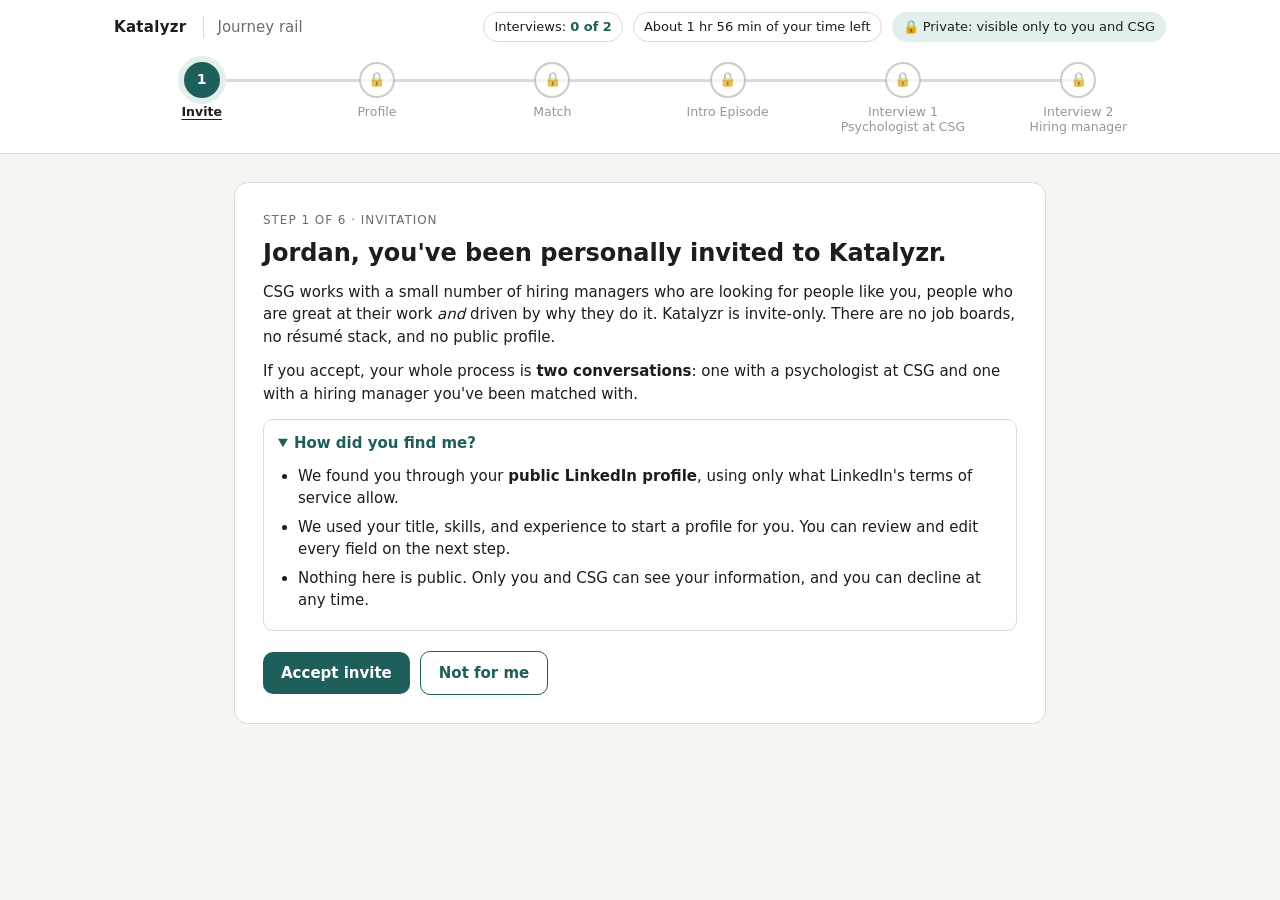
==== katalyzr/index.html @ b051dd06 "Add calendar date picker to interview booking Co-Authored-By: Claude Opus 5.5 <noreply@anthropic.com" ====
<!doctype html>
<html lang="en">
<head>
<meta charset="utf-8">
<meta name="viewport" content="width=device-width, initial-scale=1">
<title>Katalyzr Prototype</title>
<style>
:root{
  --bg:#f6f5f2; --panel:#ffffff; --ink:#1d1d1f; --muted:#6b6b70; --line:#dcdad4;
  --accent:#1f5f5b; --accent-soft:#e3efed; --done:#2e7d4f; --locked:#b9b7b0; --warn:#8a5a00;
}
@media (prefers-color-scheme: dark){
  :root:not([data-theme="light"]){
    --bg:#16171a; --panel:#1f2024; --ink:#ececee; --muted:#a3a3a8; --line:#34353a;
    --accent:#6cc2b9; --accent-soft:#1f3633; --done:#6fcf97; --locked:#55565c; --warn:#e0b25c;
  }
}
:root[data-theme="dark"]{
  --bg:#16171a; --panel:#1f2024; --ink:#ececee; --muted:#a3a3a8; --line:#34353a;
  --accent:#6cc2b9; --accent-soft:#1f3633; --done:#6fcf97; --locked:#55565c; --warn:#e0b25c;
}
*{box-sizing:border-box}
body{margin:0;background:var(--bg);color:var(--ink);font:15px/1.5 system-ui,-apple-system,"Segoe UI",sans-serif}
button{font:inherit;cursor:pointer}
.top{position:sticky;top:0;z-index:5;background:var(--panel);border-bottom:1px solid var(--line)}
.bar{max-width:1100px;margin:0 auto;padding:12px 24px;display:flex;align-items:center;gap:16px;flex-wrap:wrap}
.logo{font-weight:700;letter-spacing:.02em}
.ptitle{font-size:15px;font-weight:500;color:var(--muted);margin:0;padding-left:14px;border-left:1px solid var(--line)}
.status{margin-left:auto;display:flex;gap:10px;align-items:center;flex-wrap:wrap;font-size:13px}
.pill{border:1px solid var(--line);border-radius:999px;padding:4px 10px;white-space:nowrap}
.pill strong{color:var(--accent)}
.pill.private{background:var(--accent-soft);border-color:transparent}
.rail{max-width:1100px;margin:0 auto;padding:8px 24px 18px;display:grid;grid-template-columns:repeat(6,1fr);position:relative}
.rail::before{content:"";position:absolute;left:calc(24px + 100%/12 - 4px);right:calc(24px + 100%/12 - 4px);top:25px;height:3px;background:var(--line)}
.fill{position:absolute;left:calc(24px + (100% - 48px)/12);top:25px;height:3px;background:var(--done);transition:width .4s}
.stop{position:relative;display:flex;flex-direction:column;align-items:center;gap:6px;background:none;border:0;color:var(--muted);padding:0 4px;text-align:center}
.dot{width:36px;height:36px;border-radius:50%;display:grid;place-items:center;background:var(--panel);border:2px solid var(--locked);font-size:14px;font-weight:600;transition:.2s}
.stop .lbl{font-size:12.5px;line-height:1.25}
.stop.done .dot{border-color:var(--done);background:var(--done);color:#fff}
.stop.done{color:var(--ink)}
.stop.current .dot{border-color:var(--accent);background:var(--accent);color:#fff;box-shadow:0 0 0 6px var(--accent-soft)}
.stop.current{color:var(--ink);font-weight:600}
.stop.locked{cursor:not-allowed;opacity:.7}
.stop.viewing .lbl{text-decoration:underline;text-underline-offset:3px}
main{max-width:860px;margin:28px auto;padding:0 24px}
.card{background:var(--panel);border:1px solid var(--line);border-radius:14px;padding:28px}
.eyebrow{font-size:12px;text-transform:uppercase;letter-spacing:.08em;color:var(--muted);margin:0 0 6px}
h1{font-size:24px;margin:0 0 10px}
h2{font-size:16px;margin:22px 0 8px}
p{margin:0 0 12px}
.muted{color:var(--muted)}
.btn{background:var(--accent);color:#fff;border:0;border-radius:10px;padding:10px 18px;font-weight:600}
.btn:disabled{background:var(--locked);cursor:not-allowed}
.btn.ghost{background:none;color:var(--accent);border:1px solid var(--accent)}
.row{display:flex;gap:10px;align-items:center;flex-wrap:wrap;margin-top:20px}
details{border:1px solid var(--line);border-radius:10px;padding:12px 14px;margin:14px 0}
summary{cursor:pointer;font-weight:600;color:var(--accent)}
details ul{margin:10px 0 0;padding-left:20px}
details li{margin-bottom:6px}
.grid2{display:grid;grid-template-columns:1fr 1fr;gap:14px}
label{display:block;font-size:13px;color:var(--muted);margin-bottom:4px}
input,textarea{width:100%;font:inherit;color:var(--ink);background:var(--bg);border:1px solid var(--line);border-radius:8px;padding:9px 10px}
textarea{min-height:70px;resize:vertical}
.person{display:flex;gap:16px;align-items:center}
.avatar{width:64px;height:64px;border-radius:50%;background:var(--accent-soft);color:var(--accent);display:grid;place-items:center;font-weight:700;font-size:20px;flex:none}
.player{border:1px solid var(--line);border-radius:12px;padding:16px;margin-top:12px}
.track{height:6px;background:var(--line);border-radius:3px;overflow:hidden;margin:12px 0 6px}
.track div{height:100%;width:0;background:var(--accent);transition:width .2s linear}
.times{display:flex;justify-content:space-between;font-size:12px;color:var(--muted)}
.chapters{list-style:none;padding:0;margin:12px 0 0}
.chapters li{display:flex;gap:10px;padding:6px 0;border-top:1px solid var(--line);font-size:14px}
.chapters li span:first-child{color:var(--muted);width:44px;flex:none}
.seg{display:inline-flex;border:1px solid var(--line);border-radius:10px;overflow:hidden}
.seg button{background:none;border:0;padding:7px 12px;color:var(--ink)}
.seg button.on{background:var(--accent);color:#fff}
.calwrap{display:grid;grid-template-columns:320px 1fr;gap:24px;margin-top:8px}
.cal{border:1px solid var(--line);border-radius:12px;padding:14px}
.calhead{display:flex;align-items:center;justify-content:space-between;margin-bottom:8px}
.caltitle{font-weight:600;margin:0}
.navb{background:none;border:1px solid var(--line);border-radius:8px;width:32px;height:32px;color:var(--ink);font-size:18px}
.calgrid{display:grid;grid-template-columns:repeat(7,1fr);gap:4px;text-align:center}
.dow{font-size:11px;color:var(--muted);padding:4px 0}
.day{aspect-ratio:1;border:0;border-radius:8px;background:none;color:var(--locked);font-size:14px}
.day.avail{background:var(--accent-soft);color:var(--accent);font-weight:600}
.day.avail:hover{outline:2px solid var(--accent)}
.day.sel{background:var(--accent);color:#fff}
.day.today{box-shadow:inset 0 0 0 1px var(--muted)}
.day:disabled{cursor:default}
.legend{display:inline-block;width:12px;height:12px;border-radius:3px;background:var(--accent-soft);border:1px solid var(--accent);vertical-align:-1px}
.timepanel .slots{grid-template-columns:repeat(2,1fr);margin-top:0;align-content:start}
.timepanel .slot{text-align:center}
.slots{display:grid;grid-template-columns:repeat(3,1fr);gap:10px;margin-top:10px}
.slot{background:var(--bg);border:1px solid var(--line);border-radius:10px;padding:12px;text-align:left;color:var(--ink)}
.slot.on{border-color:var(--accent);background:var(--accent-soft);font-weight:600}
.booked{border:1px dashed var(--accent);border-radius:12px;padding:14px 16px;margin-top:16px;background:var(--accent-soft)}
.demo{background:none;border:1px dashed var(--muted);color:var(--muted);border-radius:8px;padding:6px 10px;font-size:12.5px}
.room{background:#111;border-radius:14px;padding:14px;margin-top:6px}
.tiles{display:grid;grid-template-columns:1fr 1fr;gap:12px}
.tile{aspect-ratio:16/10;background:#2a2b2f;border-radius:10px;position:relative;display:grid;place-items:center;color:#ddd;overflow:hidden}
.tile video{width:100%;height:100%;object-fit:cover;transform:scaleX(-1)}
.tile .big{width:72px;height:72px;border-radius:50%;background:#3d3f45;display:grid;place-items:center;font-size:24px;font-weight:700}
.tile .name{position:absolute;left:10px;bottom:8px;font-size:12px;background:rgba(0,0,0,.5);padding:2px 8px;border-radius:6px}
.controls{display:flex;justify-content:center;gap:10px;margin-top:12px}
.controls button{border:0;border-radius:999px;padding:8px 14px;background:#3d3f45;color:#fff;font-size:13px}
.controls .end{background:#c0392b}
.note{font-size:13px;color:var(--muted);margin-top:10px}
.recap{list-style:none;padding:0;margin:16px 0 0}
.recap li{padding:8px 0;border-top:1px solid var(--line);display:flex;gap:10px}
.recap li::before{content:"✓";color:var(--done);font-weight:700}
.toast{position:fixed;left:50%;bottom:28px;transform:translateX(-50%) translateY(20px);opacity:0;background:var(--ink);color:var(--bg);padding:10px 18px;border-radius:10px;font-size:14px;transition:.25s;pointer-events:none;z-index:10}
.toast.show{opacity:1;transform:translateX(-50%) translateY(0)}
.revisit{font-size:13px;background:var(--accent-soft);border-radius:8px;padding:8px 12px;margin-bottom:14px}
</style>
</head>
<body>
<div class="top">
  <div class="bar">
    <span class="logo">Katalyzr</span><h1 class="ptitle">Journey rail</h1>
    <div class="status">
      <span class="pill">Interviews: <strong id="ivCount">0 of 2</strong></span>
      <span class="pill" id="timeLeft"></span>
      <span class="pill private">🔒 Private: visible only to you and CSG</span>
    </div>
  </div>
  <nav class="rail" id="rail" aria-label="Your hiring journey"><div class="fill" id="fill"></div></nav>
</div>
<main id="main"></main>
<div class="toast" id="toast" role="status"></div>

<script>
const STOPS = [
  {key:"invite",  label:"Invite",                 mins:2},
  {key:"profile", label:"Profile",                mins:3},
  {key:"match",   label:"Match",                  mins:3},
  {key:"episode", label:"Intro Episode",          mins:3},
  {key:"int1",    label:"Interview 1<br>Psychologist at CSG", mins:45},
  {key:"int2",    label:"Interview 2<br>Hiring manager",      mins:60},
];
const DOW=["Sun","Mon","Tue","Wed","Thu","Fri","Sat"];
const MON=["Jan","Feb","Mar","Apr","May","Jun","Jul","Aug","Sep","Oct","Nov","Dec"];
const MONTH_FULL=["January","February","March","April","May","June","July","August","September","October","November","December"];
const TODAY=new Date(2026,9,21);
const key=d=>d.getFullYear()+"-"+(d.getMonth()+1)+"-"+d.getDate();
const fromKey=k=>{const [y,m,d]=k.split("-").map(Number);return new Date(y,m-1,d);};
const label=d=>DOW[d.getDay()]+", "+MON[d.getMonth()]+" "+d.getDate();
// Open times for a given interview and date ([] = unavailable)
function openTimes(n,d){
  const wd=d.getDay(); if(wd===0||wd===6||d<=TODAY) return [];
  if(n===1){
    const start=new Date(2026,9,26), end=new Date(2026,10,13);
    if(d<start||d>end||[30].includes(d.getDate())&&d.getMonth()===9||key(d)==="2026-11-11") return [];
    const base=["9:30 AM","11:00 AM","1:30 PM","4:00 PM"]; base.splice(d.getDate()%4,1); return base;
  } else {
    const b=S.int[1].date?fromKey(S.int[1].date):new Date(2026,9,28);
    const start=new Date(b.getFullYear(),b.getMonth(),b.getDate()+3), end=new Date(2026,10,25);
    if(d<start||d>end||key(d)==="2026-11-11") return [];
    const base=["10:00 AM","2:00 PM","3:30 PM"]; base.splice(d.getDate()%3,1); return base;
  }
}

const S = {
  reached:0, viewing:0, finished:false, interviews:0,
  profile:{name:"Jordan Reyes", role:"Senior Product Designer", skills:"Service design, research synthesis, design systems", motivation:"Building products that make complicated systems feel human."},
  episodeStarted:false, mode:"highlight", pos:0, playing:false, timer:null,
  int:{1:{slot:null,date:null,time:null,month:null,booked:false,open:false,inRoom:false,done:false},2:{slot:null,date:null,time:null,month:null,booked:false,open:false,inRoom:false,done:false}},
  stream:null
};

const $ = id => document.getElementById(id);
function toast(msg){const t=$("toast");t.textContent=msg;t.classList.add("show");clearTimeout(t._h);t._h=setTimeout(()=>t.classList.remove("show"),2400);}
function esc(s){return s.replace(/[&<>"]/g,c=>({"&":"&amp;","<":"&lt;",">":"&gt;",'"':"&quot;"}[c]));}
function fmt(sec){sec=Math.floor(sec);return Math.floor(sec/60)+":"+String(sec%60).padStart(2,"0");}

function renderStatus(){
  $("ivCount").textContent = S.interviews+" of 2";
  const left = S.finished ? 0 : STOPS.slice(S.reached).reduce((a,s)=>a+s.mins,0);
  const h=Math.floor(left/60), m=left%60;
  $("timeLeft").textContent = S.finished ? "Process complete" : "About "+(h?h+" hr ":"")+(m?m+" min":"")+" of your time left";
}

function renderRail(){
  const rail=$("rail"); rail.querySelectorAll(".stop").forEach(n=>n.remove());
  STOPS.forEach((s,i)=>{
    const done = S.finished || i<S.reached;
    const current = !S.finished && i===S.reached;
    const locked = i>S.reached;
    const b=document.createElement("button");
    b.className="stop "+(done?"done":current?"current":"locked")+(i===S.viewing&&!S.finished?" viewing":"");
    b.innerHTML=`<span class="dot">${done?"✓":locked?"🔒":i+1}</span><span class="lbl">${s.label}</span>`;
    b.setAttribute("aria-label",s.label.replace("<br>"," – ")+(done?" (completed)":locked?" (locked)":" (current)"));
    b.onclick=()=>{ if(locked){toast("Finish the current step to unlock this one.");return;} S.viewing=i; S.finished? showStop(i,true) : render(); };
    rail.appendChild(b);
  });
  const pct = S.finished?1:S.reached/(STOPS.length-1);
  $("fill").style.width = `calc((100% - 48px) * ${5/6} * ${pct})`;
}

function advance(){
  stopAudio();
  if(S.reached<STOPS.length-1){S.reached++; S.viewing=S.reached;}
  render(); window.scrollTo({top:0,behavior:"smooth"});
}

function render(){renderStatus();renderRail();showStop(S.viewing,false);}

function revisitNote(i){
  return (i<S.reached && !S.finished) ? `<div class="revisit">You're revisiting a completed step. <button class="demo" onclick="S.viewing=S.reached;render()">Back to current step →</button></div>` : "";
}

function showStop(i,fromDone){
  const m=$("main"), k=STOPS[i].key;
  if(S.finished && !fromDone){ return showDone(); }
  let h = fromDone ? `<div class="revisit">Looking back at a completed step. <button class="demo" onclick="S.viewing=-1;showDone();renderRail()">Back to summary →</button></div>` : revisitNote(i);
  const isPast = i<S.reached || S.finished;

  if(k==="invite"){
    h+=`<div class="card"><p class="eyebrow">Step 1 of 6 · Invitation</p>
    <h1>Jordan, you've been personally invited to Katalyzr.</h1>
    <p>CSG works with a small number of hiring managers who are looking for people like you, people who are great at their work <em>and</em> driven by why they do it. Katalyzr is invite-only. There are no job boards, no résumé stack, and no public profile.</p>
    <p>If you accept, your whole process is <strong>two conversations</strong>: one with a psychologist at CSG and one with a hiring manager you've been matched with.</p>
    <details open><summary>How did you find me?</summary><ul>
      <li>We found you through your <strong>public LinkedIn profile</strong>, using only what LinkedIn's terms of service allow.</li>
      <li>We used your title, skills, and experience to start a profile for you. You can review and edit every field on the next step.</li>
      <li>Nothing here is public. Only you and CSG can see your information, and you can decline at any time.</li>
    </ul></details>
    <div class="row">${isPast?`<span class="muted">✓ Invite accepted</span>`:`<button class="btn" id="accept">Accept invite</button><button class="btn ghost" onclick="toast('No problem. Your data will be deleted and you won\\'t hear from us again.')">Not for me</button>`}</div></div>`;
    m.innerHTML=h; if($("accept")) $("accept").onclick=()=>{toast("Invite accepted. Welcome to Katalyzr.");advance();};
  }

  if(k==="profile"){
    const p=S.profile;
    h+=`<div class="card"><p class="eyebrow">Step 2 of 6 · Your profile</p>
    <h1>Does this sound like you?</h1>
    <p class="muted">We started this from your public LinkedIn. Change anything that's off. This is what the matching uses, along with what motivates you.</p>
    <div class="grid2" style="margin-top:16px">
      <div><label for="f1">Name</label><input id="f1" value="${esc(p.name)}"></div>
      <div><label for="f2">Current role</label><input id="f2" value="${esc(p.role)}"></div>
    </div>
    <div style="margin-top:14px"><label for="f3">Top skills</label><input id="f3" value="${esc(p.skills)}"></div>
    <div style="margin-top:14px"><label for="f4">What motivates you at work? (in your words)</label><textarea id="f4">${esc(p.motivation)}</textarea></div>
    <div class="row"><button class="btn" id="conf">${isPast?"Save changes":"Confirm profile"}</button><span class="muted" style="font-size:13px">🔒 Never shared outside Katalyzr</span></div></div>`;
    m.innerHTML=h;
    $("conf").onclick=()=>{
      S.profile={name:$("f1").value,role:$("f2").value,skills:$("f3").value,motivation:$("f4").value};
      if(isPast){toast("Profile updated.");} else {toast("Profile confirmed.");advance();}
    };
  }

  if(k==="match"){
    h+=`<div class="card"><p class="eyebrow">Step 3 of 6 · Your match</p>
    <h1>You've been matched with one hiring manager.</h1>
    <div class="person" style="margin-top:16px"><div class="avatar">DW</div>
      <div><strong style="font-size:18px">Dana Whitfield</strong><br><span class="muted">VP of Product · Meridian Health · Chicago (hybrid)</span><br><span style="font-size:14px">Role: Principal Product Designer, Care Experience</span></div></div>
    <details id="why"><summary>Why you were paired</summary><ul>
      <li><strong>Shared motivation:</strong> You both describe the goal of your work as making complicated systems feel human. Dana talks about this a lot on her podcast episode.</li>
      <li><strong>Skills she needs:</strong> Her team is rebuilding patient scheduling and needs someone strong in service design and research synthesis. Those are your top two skills.</li>
      <li><strong>How you like to work:</strong> You both prefer small teams, direct feedback, and time to think before deciding.</li>
    </ul><p class="note">Matching does not use age, gender, race, or other demographic factors, and it doesn't reward simply being similar to the hiring manager. Dana sees these same three reasons, nothing more.</p></details>
    <div class="row">${isPast?`<span class="muted">✓ Match viewed</span>`:`<button class="btn" id="go">Continue to intro episode</button>`}</div></div>`;
    m.innerHTML=h;
    $("why").addEventListener("toggle",e=>{ if(e.target.open) toast("Showing why you were paired."); });
    if($("go")) $("go").onclick=()=>advance();
  }

  if(k==="episode"){
    const dur = S.mode==="highlight"?180:3480;
    h+=`<div class="card"><p class="eyebrow">Step 4 of 6 · Get to know Dana</p>
    <h1>Hear from Dana before you meet her.</h1>
    <p class="muted">Dana was a guest on CSG's podcast. Start with a 3-minute highlight, or listen to the full conversation if you want more.</p>
    <div class="player">
      <div style="display:flex;justify-content:space-between;align-items:center;gap:10px;flex-wrap:wrap">
        <div><strong>Ep. 42 · Dana Whitfield on designing care people can actually use</strong></div>
        <div class="seg"><button id="mH" class="${S.mode==="highlight"?"on":""}">3-min highlight</button><button id="mF" class="${S.mode==="full"?"on":""}">Full episode (58 min)</button></div>
      </div>
      <div class="track"><div id="prog"></div></div>
      <div class="times"><span id="cur">${fmt(S.pos)}</span><span>${fmt(dur)}</span></div>
      <div class="row" style="margin-top:10px"><button class="btn" id="play">${S.playing?"❚❚ Pause":"▶ Play"}</button><span class="note" style="margin:0">Demo plays sped up.</span></div>
      <ul class="chapters">${(S.mode==="highlight"
        ?[["0:00","Why I left consulting for healthcare"],["1:05","What a great first 90 days looks like on my team"],["2:10","The kind of person I want to hire"]]
        :[["0:00","Intro"],["6:40","Why I left consulting for healthcare"],["21:15","Building a team that disagrees well"],["38:30","What a great first 90 days looks like"],["51:00","The kind of person I want to hire"]]
      ).map(c=>`<li data-t="${c[0]}"><span>${c[0]}</span><span>${c[1]}</span></li>`).join("")}</ul>
    </div>
    <div class="row">${isPast?`<span class="muted">✓ Episode started</span>`:`<button class="btn" id="go" ${S.episodeStarted?"":"disabled"}>Continue to Interview 1</button>${S.episodeStarted?"":`<span class="muted" style="font-size:13px">Press play to continue</span>`}`}</div></div>`;
    m.innerHTML=h;
    const setMode=md=>{stopAudio();S.mode=md;S.pos=0;showStop(i,fromDone);toast(md==="highlight"?"Switched to 3-minute highlight.":"Switched to full episode.");};
    $("mH").onclick=()=>setMode("highlight"); $("mF").onclick=()=>setMode("full");
    $("play").onclick=()=>togglePlay(dur,i,fromDone);
    m.querySelectorAll(".chapters li").forEach(li=>li.onclick=()=>{const [mm,ss]=li.dataset.t.split(":");S.pos=(+mm)*60+(+ss);updProg(dur);toast("Jumped to "+li.dataset.t);});
    updProg(dur);
    if($("go")) $("go").onclick=()=>advance();
  }

  if(k==="int1"||k==="int2") showInterview(k==="int1"?1:2, h, isPast);
}

function updProg(dur){const p=$("prog"); if(!p) return; p.style.width=Math.min(100,S.pos/dur*100)+"%"; $("cur").textContent=fmt(S.pos);}
function togglePlay(dur,i,fromDone){
  if(S.playing){stopAudio();$("play").textContent="▶ Play";return;}
  S.playing=true; $("play").textContent="❚❚ Pause";
  if(!S.episodeStarted){S.episodeStarted=true; toast("Playing highlight. You can continue whenever you're ready."); if($("go")){$("go").disabled=false; const n=$("go").nextElementSibling; if(n) n.remove();}}
  const step = dur/60;
  S.timer=setInterval(()=>{S.pos+=step/4; if(S.pos>=dur){S.pos=dur;stopAudio();if($("play"))$("play").textContent="▶ Replay";S.pos=0;toast("Highlight finished.");} updProg(dur);},250);
}
function stopAudio(){S.playing=false;clearInterval(S.timer);}

function calendarHTML(n,st){
  if(!st.month){ // open on the month of the first available date
    const d=new Date(TODAY); for(let i=0;i<90;i++){d.setDate(d.getDate()+1); if(openTimes(n,d).length) break;}
    st.month=[d.getFullYear(),d.getMonth()];
  }
  const [y,mo]=st.month, first=new Date(y,mo,1), days=new Date(y,mo+1,0).getDate();
  let cells=DOW.map(d=>`<div class="dow">${d.slice(0,2)}</div>`).join("");
  for(let i=0;i<first.getDay();i++) cells+=`<div></div>`;
  for(let d=1;d<=days;d++){
    const dt=new Date(y,mo,d), k=key(dt), ok=openTimes(n,dt).length>0;
    cells+=`<button class="day ${ok?"avail":""} ${st.date===k?"sel":""} ${k===key(TODAY)?"today":""}" ${ok?`data-k="${k}"`:"disabled"} aria-label="${label(dt)}${ok?" (available)":" (unavailable)"}">${d}</button>`;
  }
  const times = st.date ? openTimes(n,fromKey(st.date)) : [];
  const right = st.date
    ? `<p class="caltitle" style="margin-top:6px">${label(fromKey(st.date))}</p><p class="muted" style="font-size:13px;margin-bottom:10px">Open times (Central Time)</p>
       <div class="slots">${times.map(t=>`<button class="slot ${st.time===t?"on":""}" data-t="${t}">${t}</button>`).join("")}</div>`
    : `<p class="muted" style="margin-top:40px">Pick a highlighted date to see open times.</p>`;
  return `<h2>Pick a date and time</h2><div class="calwrap">
    <div class="cal"><div class="calhead"><button class="navb" id="calPrev" aria-label="Previous month">‹</button><span class="caltitle">${MONTH_FULL[mo]} ${y}</span><button class="navb" id="calNext" aria-label="Next month">›</button></div>
      <div class="calgrid">${cells}</div>
      <p class="note" style="margin:10px 0 0"><span class="legend"></span> Available ${n===2?"(starting a few days after Interview 1)":""}</p></div>
    <div class="timepanel">${right}</div></div>`;
}

function showInterview(n, h, isPast){
  const st=S.int[n], m=$("main");
  const who = n===1
    ? {title:"Interview 1 of 2 · Psychologist at CSG", head:"A two-way check, not a test.", init:"PC", name:"Psychologist at CSG",
       body:"This is a relaxed 45-minute conversation. The psychologist helps you think through what you want from your next role and what Dana's team is really like, and she can share your strengths with Dana in your words. There's nothing to prepare and no right answers. You can also ask her anything."}
    : {title:"Interview 2 of 2 · Hiring manager", head:"Meet Dana. This is the last step.", init:"DW", name:"Dana Whitfield",
       body:"A 60-minute conversation with Dana Whitfield. She's already heard your strengths from the psychologist at CSG, in your words, so this is about getting to know each other, not proving yourself."};
  h+=`<div class="card"><p class="eyebrow">${who.title}</p><h1>${who.head}</h1><p>${who.body}</p>`;

  if(st.inRoom){
    h+=`<div class="room"><div class="tiles">
      <div class="tile" id="meTile"><div class="big">${esc(S.profile.name.split(" ").map(w=>w[0]).join("").slice(0,2))}</div><span class="name">You</span></div>
      <div class="tile"><div class="big">${who.init}</div><span class="name">${who.name}</span></div></div>
      <div class="controls"><button id="cam">📷 Turn on my camera</button><button onclick="toast('Mic muted (demo).')">🎙 Mute</button><button class="end" id="end">Leave call</button></div></div>
      <p class="note">Mock video room. Your camera is only shown on your own screen and nothing is recorded.</p>`;
  } else if(st.done){
    h+=`<div class="booked">✓ Completed · ${st.slot}</div>`;
  } else if(!st.booked){
    h+=calendarHTML(n,st)+`<div class="row"><button class="btn" id="book" ${st.time?"":"disabled"}>${st.time?"Book "+label(fromKey(st.date))+" at "+st.time:"Book this time"}</button>
      <span class="muted" style="font-size:13px">${n===1?"45":"60"} min · video call inside Katalyzr</span></div>`;
  } else {
    h+=`<div class="booked"><strong>Booked: ${st.slot} CT</strong><br>
      ${st.open?"Your room is open now.":"Your room opens at your booked time. We'll send a reminder."}</div>
      <div class="row"><button class="btn" id="join" ${st.open?"":"disabled"}>Join interview</button>
      ${st.open?"":`<button class="demo" id="skip">⏩ Prototype only: skip to booked time</button>`}
      <button class="btn ghost" id="resched">Change time</button></div>`;
  }
  h+=`</div>`;
  m.innerHTML=h;

  const re=()=>showInterview(n,revisitNote(S.viewing),isPast);
  m.querySelectorAll(".day.avail").forEach(b=>b.onclick=()=>{st.date=b.dataset.k;st.time=null;re();});
  m.querySelectorAll(".slot").forEach(b=>b.onclick=()=>{st.time=b.dataset.t;re();});
  if($("calPrev")) $("calPrev").onclick=()=>{const [y,mo]=st.month;st.month=mo===0?[y-1,11]:[y,mo-1];re();};
  if($("calNext")) $("calNext").onclick=()=>{const [y,mo]=st.month;st.month=mo===11?[y+1,0]:[y,mo+1];re();};
  if($("book")) $("book").onclick=()=>{st.slot=label(fromKey(st.date))+" · "+st.time;st.booked=true;toast("Interview booked: "+st.slot);showInterview(n,revisitNote(S.viewing),isPast);};
  if($("skip")) $("skip").onclick=()=>{st.open=true;toast("It's "+st.slot.split(" · ")[1]+" on "+st.slot.split(" · ")[0]+". Your room is open.");showInterview(n,revisitNote(S.viewing),isPast);};
  if($("resched")) $("resched").onclick=()=>{st.booked=false;st.open=false;toast("Pick a new time.");showInterview(n,revisitNote(S.viewing),isPast);};
  if($("join")) $("join").onclick=()=>{
    st.inRoom=true;
    S.interviews=n; renderStatus();
    toast(n===1?"You've joined. The psychologist will be right with you.":"You've joined. Dana is here.");
    showInterview(n,"",isPast);
  };
  if($("cam")) $("cam").onclick=async()=>{
    try{ if(S.stream){S.stream.getTracks().forEach(t=>t.stop());S.stream=null;$("meTile").querySelector("video")?.remove();$("cam").textContent="📷 Turn on my camera";return;}
      S.stream=await navigator.mediaDevices.getUserMedia({video:true});
      const v=document.createElement("video");v.autoplay=true;v.muted=true;v.playsInline=true;v.srcObject=S.stream;
      const t=$("meTile");t.querySelector(".big").style.display="none";t.prepend(v);$("cam").textContent="📷 Turn off camera";
    }catch(e){toast("Camera unavailable. That's fine for this demo.");}
  };
  if($("end")) $("end").onclick=()=>{
    if(S.stream){S.stream.getTracks().forEach(t=>t.stop());S.stream=null;}
    st.inRoom=false; st.done=true;
    if(n===1){ S.interviews=1; toast("Interview 1 complete. Only one to go."); advance(); }
    else { S.finished=true; S.viewing=-1; toast("Interview 2 complete."); renderStatus(); renderRail(); showDone(); window.scrollTo({top:0,behavior:"smooth"}); }
  };
}

function showDone(){
  $("main").innerHTML=`<div class="card"><p class="eyebrow">Complete</p>
  <h1>That's it: two interviews.</h1>
  <p>You're done, Jordan. Dana and the psychologist at CSG will compare notes, and you'll hear back from CSG within 3 business days. There are no more rounds, take-home tests, or panels.</p>
  <ul class="recap">
    <li>Accepted your invite and saw exactly how CSG found you</li>
    <li>Confirmed your profile in your own words</li>
    <li>Matched with Dana Whitfield, and saw why</li>
    <li>Heard Dana's story before meeting her</li>
    <li>Interview 1 with the psychologist at CSG · ${S.int[1].slot}</li>
    <li>Interview 2 with Dana Whitfield · ${S.int[2].slot}</li>
  </ul>
  <p class="note">Click any stop on the rail to look back. 🔒 Everything stays private between you and CSG.</p>
  <div class="row"><button class="btn ghost" onclick="location.reload()">Restart demo</button></div></div>`;
}

render();
</script>
</body>
</html>
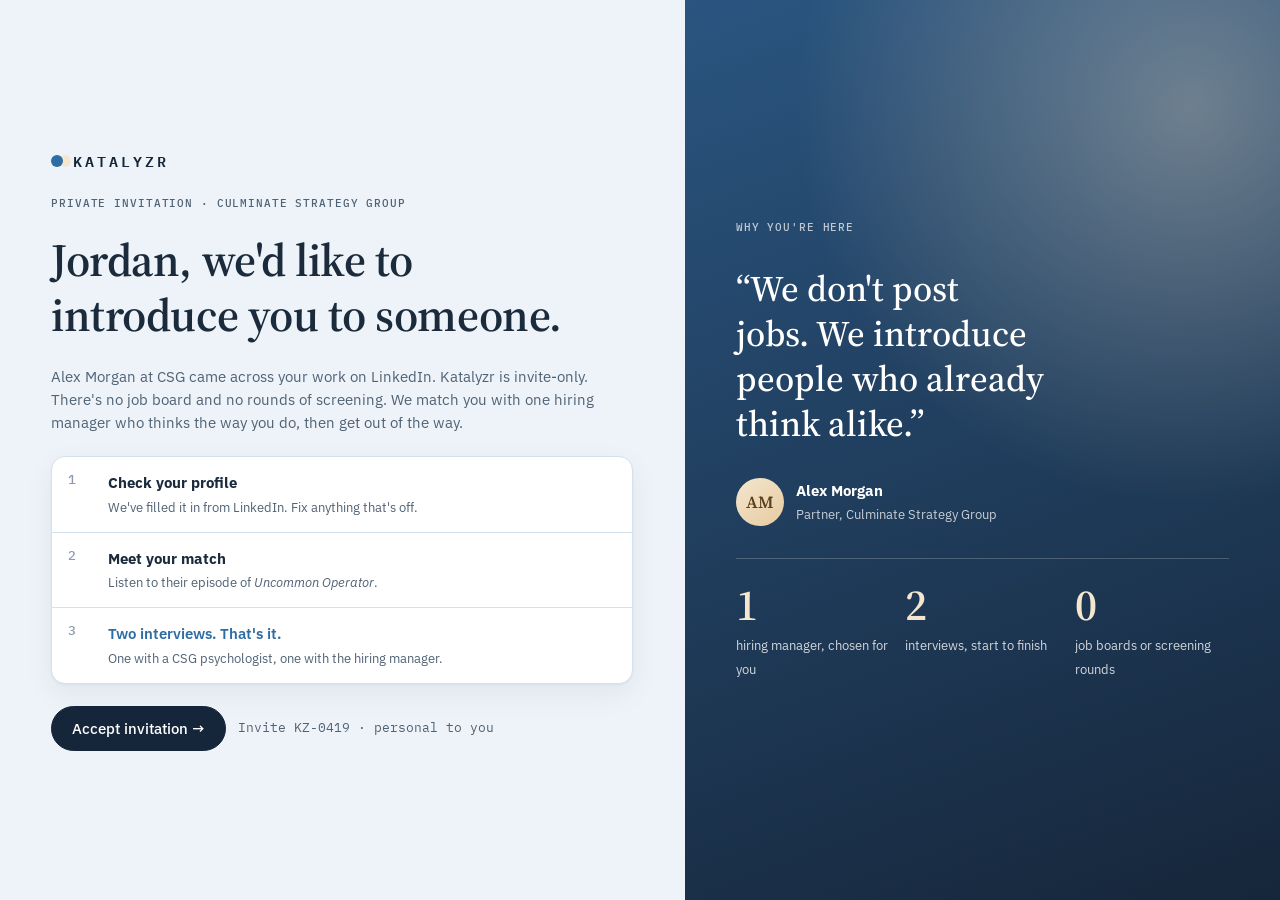
==== commit 40004a2b: "Update Katalyzr applicant prototype to latest version" ====
--- a/katalyzr/index.html
+++ b/katalyzr/index.html
@@ -1,408 +1,884 @@
-<!doctype html>
-<html lang="en">
-<head>
+<!doctype html><html><head><meta charset=utf8><meta name=viewport content="width=device-width,initial-scale=1,viewport-fit=cover"><style>:root{color-scheme:light;box-sizing:border-box;padding-top:env(safe-area-inset-top,0px);padding-bottom:env(safe-area-inset-bottom,0px)}html{scroll-padding-top:env(safe-area-inset-top,0px)}body{margin:0;padding:0;font:14px -apple-system,BlinkMacSystemFont,sans-serif;background:#fff;color:#000}img{max-width:100%}[hidden]:not([hidden=until-found i]){display:none!important}</style></head><body>
 <meta charset="utf-8">
-<meta name="viewport" content="width=device-width, initial-scale=1">
-<title>Katalyzr Prototype</title>
+<title>Katalyzr Applicant Prototype</title>
+<link rel="preconnect" href="https://fonts.googleapis.com">
+<link rel="stylesheet" href="https://fonts.googleapis.com/css2?family=IBM+Plex+Mono:wght@400;500&family=IBM+Plex+Sans:wght@400;500;600;700&family=Source+Serif+4:opsz,wght@8..60,500;8..60,600&display=swap">
 <style>
+/* Layout: fixed left sidebar (doubles as progress), full-width main column. Calm light-blue ground, navy ink, a little sand for warmth. Single light look on purpose. */
 :root{
-  --bg:#f6f5f2; --panel:#ffffff; --ink:#1d1d1f; --muted:#6b6b70; --line:#dcdad4;
-  --accent:#1f5f5b; --accent-soft:#e3efed; --done:#2e7d4f; --locked:#b9b7b0; --warn:#8a5a00;
-}
-@media (prefers-color-scheme: dark){
-  :root:not([data-theme="light"]){
-    --bg:#16171a; --panel:#1f2024; --ink:#ececee; --muted:#a3a3a8; --line:#34353a;
-    --accent:#6cc2b9; --accent-soft:#1f3633; --done:#6fcf97; --locked:#55565c; --warn:#e0b25c;
+  color-scheme:light;
+  --paper:#edf3f8; --card:#ffffff; --ink:#1b2b3c; --ink2:#506275; --ink3:#8b9bad;
+  --line:#d5e1ec; --fill:#e4edf5; --accent:#2e6da4; --accent-soft:#deebf7; --ok:#2f7d5b; --bad:#c94a4a;
+  --navy:#16263a; --sand:#f4e6cf; --sand-ink:#8a6532;
+  --f:'IBM Plex Sans',system-ui,-apple-system,'Segoe UI',sans-serif;
+  --disp:'Source Serif 4',Georgia,'Times New Roman',serif;
+  --mono:'IBM Plex Mono',ui-monospace,Consolas,monospace;
+  --sb:256px; --r:14px;
+  --shadow:0 1px 2px rgba(22,38,58,.05),0 10px 30px rgba(22,38,58,.06);
+}
+html,body,#app{height:100%}
+body{background:var(--paper);color:var(--ink);font:15px/1.55 var(--f)}
+h1,h2,h3{margin:0;line-height:1.2;text-wrap:balance}
+h1{font-family:var(--disp);font-size:36px;font-weight:600;letter-spacing:-.01em}
+h2{font-family:var(--disp);font-size:22px;font-weight:600}
+h3{font-size:15px;font-weight:600}
+p{margin:0}
+button{font:inherit;color:inherit;cursor:pointer}
+button:focus-visible,[tabindex]:focus-visible,input:focus-visible,textarea:focus-visible{outline:2px solid var(--accent);outline-offset:2px}
+.eyebrow{font:500 11px/1.3 var(--mono);letter-spacing:.08em;text-transform:uppercase;color:var(--ink2)}
+.muted{color:var(--ink2)}
+.small{font-size:13px}
+.mono{font-family:var(--mono);font-variant-numeric:tabular-nums}
+
+/* buttons */
+.btn{display:inline-flex;align-items:center;gap:8px;border:1px solid var(--line);background:var(--card);border-radius:999px;padding:10px 20px;font-weight:500}
+.btn:hover{background:var(--fill)}
+.btn.primary{background:var(--navy);border-color:var(--navy);color:#fff}
+.btn.primary:hover{background:var(--accent);border-color:var(--accent)}
+.btn.ghost{border-color:var(--line)}
+.btn.danger{background:var(--bad);border-color:var(--bad);color:#fff}
+.btn:disabled{opacity:.4;cursor:not-allowed}
+.row{display:flex;gap:12px;flex-wrap:wrap;align-items:center}
+
+/* placeholder image (wireframe X) */
+.ph{background:linear-gradient(140deg,var(--accent-soft),#c3d8ec);border-radius:var(--r);position:relative;flex:none;overflow:hidden;display:grid;place-items:center}
+.ph.hm{background:linear-gradient(140deg,var(--sand),#e6cb9f)}
+.ph .ini{font-family:var(--disp);font-weight:600;color:var(--navy);line-height:1}
+.ph.hm .ini{color:#5d4220}
+.ph.round{border-radius:50%}
+.ph img{position:absolute;inset:0;width:100%;height:100%;object-fit:cover}
+.ph .ph-l{position:absolute;left:6px;bottom:4px;font:500 10px var(--mono);color:var(--ink3);background:var(--fill);padding:0 3px}
+
+/* shell */
+.shell{display:grid;grid-template-columns:var(--sb) minmax(0,1fr);height:100%;transition:grid-template-columns .3s}
+.shell.collapsed{grid-template-columns:0 minmax(0,1fr)}
+.sb{border-right:1px solid var(--line);background:var(--card);overflow:hidden;display:flex;flex-direction:column;min-width:0}
+.sb-in{width:var(--sb);padding:20px 16px;display:flex;flex-direction:column;gap:20px;height:100%;overflow:auto}
+.logo{font:600 15px var(--mono);letter-spacing:.2em;color:var(--navy);display:inline-flex;align-items:center;gap:10px;align-self:flex-start}
+.logo::before{content:"";width:12px;height:12px;border-radius:50%;background:var(--accent);box-shadow:8px 0 0 var(--sand)}
+.me{display:flex;gap:10px;align-items:center}
+.me b{display:block;font-size:14px}
+.nav{display:flex;flex-direction:column;gap:2px}
+.nav-i{display:grid;grid-template-columns:22px 1fr auto;gap:10px;align-items:center;text-align:left;border:0;background:none;padding:9px 10px;border-radius:6px}
+.nav-i:hover{background:var(--fill)}
+.nav-i.on{background:var(--accent-soft);color:var(--accent);font-weight:600}
+.nav-i.locked{color:var(--ink3)}
+.nav-i .sub{display:block;font-size:11px;color:var(--ink3);font-weight:400}
+.nav-i .badge{font:500 10px var(--mono);color:var(--ink3)}
+.nav-i .done{color:var(--ok)}
+.sb-prog{margin-top:auto;border-top:1.5px solid var(--line);padding-top:14px;display:flex;flex-direction:column;gap:8px}
+.bar{height:6px;background:var(--fill);border-radius:3px;overflow:hidden}
+.bar i{display:block;height:100%;background:var(--ink)}
+
+.main{overflow:auto;height:100%;min-width:0}
+.wrap{max-width:1480px;margin:0 auto;padding:32px max(16px,3vw,env(safe-area-inset-right,0px)) 56px max(16px,3vw,env(safe-area-inset-left,0px));display:flex;flex-direction:column;gap:28px}
+.pagehead{display:flex;flex-direction:column;gap:10px}
+.back{align-self:flex-start;border:0;background:none;color:var(--ink2);padding:4px 0;display:inline-flex;gap:6px;align-items:center;font-size:14px}
+.back:hover{color:var(--ink)}
+.row .back{align-self:center}
+.card{background:var(--card);border:1px solid var(--line);border-radius:var(--r);padding:24px;box-shadow:var(--shadow);display:flex;flex-direction:column;gap:12px;min-width:0}
+.grid2{display:grid;grid-template-columns:repeat(auto-fit,minmax(280px,1fr));gap:16px}
+.grid3{display:grid;grid-template-columns:repeat(auto-fit,minmax(220px,1fr));gap:16px}
+.chips{display:flex;flex-wrap:wrap;gap:6px}
+.chip{border:1.5px solid var(--line);border-radius:999px;padding:3px 10px;font-size:13px;background:var(--card)}
+.chip.match{border-color:var(--accent);color:var(--accent);background:var(--accent-soft)}
+
+/* full-screen (welcome, reveal) */
+.full{min-height:100%;box-sizing:border-box;display:grid;place-items:center;padding:40px max(16px,env(safe-area-inset-right,0px)) 56px max(16px,env(safe-area-inset-left,0px));background:radial-gradient(ellipse at 50% 0%,#d4e5f5,var(--paper) 65%)}
+.invite{max-width:620px;display:flex;flex-direction:column;gap:22px}
+.invite h1{font-size:46px}
+.how{margin:0;padding:0;list-style:none;display:flex;flex-direction:column;gap:0;border:1px solid var(--line);border-radius:var(--r);background:var(--card);box-shadow:var(--shadow)}
+.how li{display:grid;grid-template-columns:28px 1fr;gap:12px;padding:14px 16px;border-top:1px solid var(--line)}
+.welcome{display:grid;grid-template-columns:minmax(0,1.15fr) minmax(0,1fr);min-height:100%}
+.w-left{display:grid;place-items:center;padding:48px max(16px,4vw,env(safe-area-inset-left,0px))}
+.w-right{background:radial-gradient(circle at 85% 12%,rgba(244,230,207,.35),transparent 42%),linear-gradient(160deg,#2a5580,var(--navy));color:#fff;display:flex;flex-direction:column;justify-content:center;gap:32px;padding:48px max(16px,4vw,env(safe-area-inset-right,0px))}
+.w-right .eyebrow{color:rgba(255,255,255,.7)}
+.w-quote{font:500 36px/1.25 var(--disp);max-width:18ch;text-wrap:balance}
+.w-from{display:flex;gap:12px;align-items:center}
+.w-from b{display:block}
+.w-from span{font-size:13px;color:rgba(255,255,255,.75)}
+.w-stats{display:grid;grid-template-columns:repeat(3,minmax(0,1fr));gap:16px;border-top:1px solid rgba(255,255,255,.2);padding-top:24px}
+.w-stats b{display:block;font:600 44px/1 var(--disp);color:var(--sand);margin-bottom:6px}
+.w-stats span{font-size:13px;color:rgba(255,255,255,.8)}
+.how li:first-child{border-top:0}
+.how .n{font:500 13px var(--mono);color:var(--ink3)}
+.how b{display:block}
+.how .two{color:var(--accent);font-weight:600}
+
+/* profile */
+.prof{display:grid;grid-template-columns:200px minmax(0,1fr);gap:24px;align-items:start}
+.li-note{display:flex;gap:10px;align-items:center;border:1.5px dashed var(--accent);background:var(--accent-soft);color:var(--accent);border-radius:var(--r);padding:10px 14px;font-size:14px}
+.field{display:flex;flex-direction:column;gap:6px}
+.field-h{display:flex;gap:8px;align-items:baseline;flex-wrap:wrap}
+.field label{font-weight:600;font-size:14px}
+.src{font:500 10px var(--mono);color:var(--ink3);text-transform:uppercase;letter-spacing:.06em}
+.edited{font:500 10px var(--mono);color:var(--accent);text-transform:uppercase;letter-spacing:.06em;display:none}
+.field.is-edited .edited{display:inline}
+.field input,.field textarea{font:inherit;color:var(--ink);background:var(--card);border:1.5px solid var(--line);border-radius:6px;padding:9px 11px;width:100%;box-sizing:border-box;resize:vertical}
+.field input:focus,.field textarea:focus{border-color:var(--ink)}
+.filebtn{position:relative;overflow:hidden}
+.filebtn input{position:absolute;inset:0;opacity:0;cursor:pointer}
+
+/* waiting */
+.wait{display:flex;flex-direction:column;align-items:center;text-align:center;gap:16px;padding:56px 16px}
+.spin{width:72px;height:72px;border:2px dashed var(--ink3);border-radius:50%;display:grid;place-items:center;animation:spin 12s linear infinite}
+.spin b{font:600 18px var(--mono);animation:spin 12s linear infinite reverse}
+@keyframes spin{to{transform:rotate(360deg)}}
+.checks{list-style:none;margin:0;padding:0;display:flex;flex-direction:column;gap:8px;text-align:left}
+.checks li{display:flex;gap:10px;align-items:center;font-size:14px;color:var(--ink3)}
+.checks li.done{color:var(--ink)}
+.checks li.now{color:var(--ink);font-weight:600}
+.dot{width:14px;height:14px;border:1.5px solid currentColor;border-radius:50%;flex:none;display:grid;place-items:center;font-size:9px}
+.done .dot{background:var(--ink);border-color:var(--ink);color:#fff}
+.now .dot{border-style:dashed;animation:spin 4s linear infinite}
+
+/* reveal */
+.seal{width:min(440px,100%);aspect-ratio:4/3;border:1px solid var(--line);border-radius:20px;background:var(--card);box-shadow:var(--shadow);display:flex;flex-direction:column;align-items:center;justify-content:center;gap:12px;text-align:center;padding:24px;box-sizing:border-box;transition:transform .5s,opacity .5s}
+.seal:hover{transform:translateY(-3px)}
+.seal .k{width:56px;height:56px;border-radius:50%;background:var(--navy);color:var(--sand);display:grid;place-items:center;font:600 24px var(--disp)}
+.seal.opening{transform:scale(1.08) rotateX(70deg);opacity:0}
+.pulse{animation:pulse 2s ease-in-out infinite}
+@keyframes pulse{50%{box-shadow:0 0 0 10px rgba(47,86,200,.12)}}
+.revealed{max-width:900px;width:100%;display:flex;flex-direction:column;align-items:center;gap:20px;text-align:center}
+.pair{display:flex;align-items:center;gap:0}
+.pair .link{width:110px;border-top:2px dashed var(--ink);position:relative}
+.pair .link span{position:absolute;left:50%;top:-14px;transform:translateX(-50%);background:var(--paper);padding:0 8px;font:600 14px var(--mono)}
+.rise{animation:rise .6s both}
+.rise.d1{animation-delay:.15s}.rise.d2{animation-delay:.3s}.rise.d3{animation-delay:.45s}
+@keyframes rise{from{opacity:0;transform:translateY(12px)}}
+.pair .ph:first-child{animation:inL .7s both}
+.pair .ph:last-child{animation:inR .7s both}
+@keyframes inL{from{transform:translateX(-60px);opacity:0}}
+@keyframes inR{from{transform:translateX(60px);opacity:0}}
+.revealed .grid3{width:100%;text-align:left}
+
+/* player */
+.hero{border:1px solid var(--line);border-radius:var(--r);overflow:hidden;background:var(--card);box-shadow:var(--shadow)}
+.ph.cover{position:relative;display:block;width:100%;aspect-ratio:21/8;min-height:320px;max-width:100%;border-radius:0;
+  background:radial-gradient(circle at 78% 35%,rgba(244,230,207,.55),transparent 38%),radial-gradient(circle at 15% 110%,rgba(110,165,215,.65),transparent 55%),linear-gradient(120deg,var(--navy),#2a5580)}
+.cover-ui{position:absolute;inset:0;display:flex;flex-direction:column;justify-content:flex-end;gap:12px;padding:32px;color:#fff;background:linear-gradient(to right,rgba(22,38,58,.75),rgba(22,38,58,.25) 60%,transparent)}
+.cover-ui .eyebrow,.cover-ui .muted{color:rgba(255,255,255,.78)}
+.cover-ui h2{font-size:40px;max-width:16ch}
+.cover-ui .btn.primary{background:#fff;color:var(--navy);border-color:#fff}
+.cover-ui .btn.primary:hover{background:var(--sand);border-color:var(--sand)}
+.cover-ui .btn:not(.primary){background:transparent;color:#fff;border-color:rgba(255,255,255,.5)}
+.wave{position:absolute;right:32px;top:32px;display:flex;gap:4px;align-items:flex-end;height:44px}
+.wave i{width:4px;border-radius:2px;background:rgba(255,255,255,.85);height:var(--h);transform-origin:bottom;animation:wv 1s ease-in-out infinite alternate;animation-play-state:paused}
+.is-playing .wave i{animation-play-state:running}
+@keyframes wv{to{transform:scaleY(.25)}}
+.player{display:grid;grid-template-columns:auto auto auto auto minmax(0,1fr) auto auto;gap:12px;align-items:center;padding:14px 18px}
+.pbtn{border:1.5px solid var(--line);background:var(--card);border-radius:6px;height:36px;min-width:36px;padding:0 8px;display:inline-flex;align-items:center;justify-content:center;gap:4px;font:500 12px var(--mono)}
+.pbtn:hover{border-color:var(--ink)}
+.pbtn.big{width:48px;height:48px;border-radius:50%;border-color:var(--ink);background:var(--ink);color:#fff}
+.scrub{position:relative;height:28px;display:flex;align-items:center;cursor:pointer;touch-action:none}
+.track{position:relative;height:6px;width:100%;background:var(--fill);border-radius:3px}
+.fill{position:absolute;left:0;top:0;bottom:0;background:var(--ink);border-radius:3px}
+.mark{position:absolute;top:-3px;width:2px;height:12px;background:var(--ink3)}
+.knob{position:absolute;top:50%;width:14px;height:14px;margin:-7px 0 0 -7px;background:var(--card);border:2px solid var(--ink);border-radius:50%}
+.tip{position:absolute;bottom:30px;transform:translateX(-50%);background:var(--ink);color:#fff;font:500 11px var(--mono);padding:3px 6px;border-radius:4px;white-space:nowrap;pointer-events:none;display:none}
+.scrub:hover .tip{display:block}
+.pmeta{display:flex;justify-content:space-between;gap:12px;flex-wrap:wrap;padding:0 18px 14px;font-size:13px;color:var(--ink2)}
+.ep-info{display:flex;flex-direction:column;gap:6px;max-width:68ch}
+.chapters{list-style:none;margin:0;padding:0;display:flex;flex-direction:column}
+.chapters button{width:100%;display:grid;grid-template-columns:64px 1fr;gap:12px;text-align:left;border:0;border-top:1.5px solid var(--fill);background:none;padding:10px 4px}
+.chapters li:first-child button{border-top:0}
+.chapters button:hover{background:var(--fill)}
+.chapters button.on{font-weight:600;color:var(--accent)}
+
+/* match */
+.hm-head{display:flex;gap:20px;align-items:center;flex-wrap:wrap}
+.trait{display:grid;grid-template-columns:120px minmax(0,1fr) 120px;gap:12px;align-items:center;font-size:13px}
+.trait .axis{position:relative;height:2px;background:var(--line)}
+.trait .axis span{position:absolute;top:-6px;width:14px;height:14px;margin-left:-7px;border-radius:50%;border:2px solid var(--ink);background:var(--card)}
+.trait .axis span.hm{background:var(--ink)}
+.trait .r{text-align:right}
+.legend{display:flex;gap:16px;font-size:12px;color:var(--ink2)}
+.legend i{display:inline-block;width:10px;height:10px;border-radius:50%;border:2px solid var(--ink);margin-right:6px;vertical-align:-1px}
+.legend i.hm{background:var(--ink)}
+.career{list-style:none;margin:0;padding:0;display:flex;flex-direction:column;gap:10px}
+.career li{display:grid;grid-template-columns:96px 1fr;gap:12px;font-size:14px}
+blockquote{margin:0;border-left:3px solid var(--ink);padding:4px 0 4px 14px;font-size:17px}
+
+/* interviews */
+.iv{display:grid;grid-template-columns:48px minmax(0,1fr);gap:16px}
+.iv .num{width:40px;height:40px;border-radius:50%;border:1.5px solid var(--ink);display:grid;place-items:center;font:600 15px var(--mono)}
+.iv.locked{opacity:.5}
+.iv.done .num{background:var(--ok);border-color:var(--ok);color:#fff}
+.slots{display:flex;flex-wrap:wrap;gap:8px}
+.slot{border:1.5px solid var(--line);background:var(--card);border-radius:6px;padding:8px 12px;font-size:14px}
+.slot.on{border-color:var(--ink);background:var(--ink);color:#fff}
+.booked{display:flex;gap:10px;align-items:center;flex-wrap:wrap;border:1.5px dashed var(--line);border-radius:6px;padding:10px 14px}
+
+/* call */
+.callwrap{height:100%;display:flex;flex-direction:column}
+.call-top{display:flex;align-items:center;gap:14px;padding:12px max(16px,env(safe-area-inset-right,0px)) 12px max(16px,env(safe-area-inset-left,0px));border-bottom:1.5px solid var(--line);background:var(--card);flex-wrap:wrap}
+.live-dot{display:inline-flex;align-items:center;gap:6px;font:500 12px var(--mono);color:var(--bad)}
+.live-dot::before{content:"";width:8px;height:8px;border-radius:50%;background:var(--bad);animation:pulse2 1.4s infinite}
+@keyframes pulse2{50%{opacity:.3}}
+.stage{flex:1;position:relative;margin:16px max(16px,env(safe-area-inset-right,0px)) 0 max(16px,env(safe-area-inset-left,0px));border:0;border-radius:var(--r);background:radial-gradient(circle at 50% 40%,#2c5179,var(--navy) 72%);display:grid;place-items:center;min-height:300px;overflow:hidden}
+.stage .who{position:absolute;left:16px;bottom:14px;color:#fff;font-size:14px;background:rgba(0,0,0,.45);padding:4px 10px;border-radius:4px}
+.speaking{box-shadow:0 0 0 4px rgba(255,255,255,.18);animation:spk 1.6s ease-in-out infinite}
+@keyframes spk{50%{box-shadow:0 0 0 10px rgba(255,255,255,.06)}}
+.caption{position:absolute;left:50%;bottom:56px;transform:translateX(-50%);max-width:80%;background:rgba(0,0,0,.7);color:#fff;padding:6px 12px;border-radius:4px;font-size:15px;text-align:center}
+.pip{position:absolute;right:16px;bottom:16px;width:180px;aspect-ratio:4/3;max-width:40%;border:2px solid rgba(255,255,255,.8);border-radius:10px;background:#2a5580;display:grid;place-items:center;color:#fff;font-size:12px}
+.controls{display:flex;justify-content:center;gap:12px;padding:16px;flex-wrap:wrap}
+.ctl{border:1.5px solid var(--ink);background:var(--card);border-radius:999px;padding:10px 18px;font-weight:500}
+.ctl.off{background:var(--fill);color:var(--bad);border-color:var(--bad)}
+.waitroom{display:grid;grid-template-columns:minmax(0,1.3fr) minmax(0,1fr);gap:24px;align-items:start}
+.selfview{aspect-ratio:16/10;max-width:100%;border:0;border-radius:var(--r);background:radial-gradient(circle at 50% 40%,#2c5179,var(--navy) 72%);display:grid;place-items:center;position:relative;color:#fff}
+
+/* status */
+.tl{list-style:none;margin:0;padding:0}
+.tl li{display:grid;grid-template-columns:32px minmax(0,1fr) auto;gap:14px;padding-bottom:22px;position:relative}
+.tl li::before{content:"";position:absolute;left:15px;top:30px;bottom:0;border-left:1.5px dashed var(--line)}
+.tl li:last-child::before{display:none}
+.tl .m{width:30px;height:30px;border-radius:50%;border:1.5px solid var(--line);display:grid;place-items:center;font:500 12px var(--mono);color:var(--ink3);background:var(--card)}
+.tl li.done .m{background:var(--ink);border-color:var(--ink);color:#fff}
+.tl li.done::before{border-left-style:solid;border-color:var(--ink)}
+.tl li.now .m{border-color:var(--accent);color:var(--accent);border-width:2px}
+.tl li.todo h3{color:var(--ink3)}
+.tl .date{font:500 12px var(--mono);color:var(--ink2)}
+
+/* demo shortcut (sidebar footer, deliberately quiet) */
+.demo{border-top:1.5px dashed var(--line);padding-top:12px;display:flex;flex-direction:column;gap:4px}
+.demo .eyebrow{color:var(--ink3)}
+.linkbtn{border:0;background:none;padding:2px 0;text-align:left;font-size:12px;color:var(--ink2);text-decoration:underline;text-decoration-color:var(--line);text-underline-offset:3px}
+.linkbtn:hover{color:var(--ink);text-decoration-color:var(--ink)}
+.linkbtn:disabled{color:var(--ink3);text-decoration:none;cursor:default}
+.toast{position:fixed;left:50%;bottom:calc(24px + env(safe-area-inset-bottom,0px));transform:translateX(-50%);background:var(--ink);color:#fff;padding:10px 16px;border-radius:8px;font-size:14px;z-index:60;max-width:calc(100vw - 32px)}
+
+@media (max-width:760px){
+  .shell,.shell.collapsed{grid-template-columns:minmax(0,1fr);grid-template-rows:auto minmax(0,1fr)}
+  .sb{border-right:0;border-bottom:1.5px solid var(--line)}
+  .sb-in{width:auto;height:auto;padding:12px 16px;gap:10px}
+  .me,.sb-prog,.demo{display:none}
+  .welcome{grid-template-columns:minmax(0,1fr)}
+  .invite h1{font-size:34px}
+  .cover-ui h2{font-size:26px}
+  .nav{flex-direction:row;overflow-x:auto}
+  .nav-i{grid-template-columns:auto auto;white-space:nowrap}
+  .nav-i .sub,.nav-i .badge{display:none}
+  .shell.collapsed .sb{display:none}
+  .prof,.waitroom{grid-template-columns:minmax(0,1fr)}
+  .player{grid-template-columns:auto auto auto minmax(0,1fr) auto}
+  .player .p-cur,.player .p-rem{display:none}
+  .cover{aspect-ratio:4/3}
+  .trait{grid-template-columns:80px minmax(0,1fr) 80px}
+}
+@media (prefers-reduced-motion:reduce){*{animation:none!important;transition:none!important}}
+</style>
+
+<div id="app"></div>
+<div id="toast" class="toast" hidden></div>
+
+<script>
+/* ---------- fake data ---------- */
+const DUR = 3522; // 58:42
+const LINKEDIN = {
+  name:'Jordan Ellis',
+  role:'Senior Operations Lead, Brightline Health',
+  location:'Denver, CO',
+  skills:'Operating cadence design, Cross-functional leadership, Process automation, Data storytelling, Change management',
+  experience:'9 years in operations across logistics and digital health. Scaled Brightline Health\'s operating rhythm from 40 to 400 people and led a 12-state clinic rollout. Before that: fulfillment ops at a regional 3PL.',
+  values:'Candor, Ownership, Calm under pressure, Curiosity',
+  style:'Writes things down first. Prefers short async updates and one deep weekly sync.',
+  personality:'Calm, direct, quietly competitive. Recharges alone, energized by hard problems.',
+  mindset:'I like walking into messy situations and leaving them calmer than I found them. I\'d rather fix the system than be the hero who puts out the fire.'
+};
+const FIELDS = [
+  ['name','Name','input','From LinkedIn'],
+  ['role','Current role','input','From LinkedIn'],
+  ['location','Location','input','From LinkedIn'],
+  ['skills','Key skills','input','From LinkedIn · comma separated'],
+  ['experience','Experience','textarea','From LinkedIn'],
+  ['values','Values','input','Drafted from your LinkedIn posts'],
+  ['style','Working style','textarea','Drafted from your LinkedIn posts'],
+  ['personality','Personality','textarea','Drafted from your LinkedIn posts'],
+  ['mindset','Mindset','textarea','Drafted from your LinkedIn posts'],
+];
+const HM = {
+  name:'Daniel Reyes', title:'VP, Operations', company:'Northwind Labs',
+  companyLine:'Climate-logistics company · Series C · 280 people', location:'Austin, TX · Hybrid',
+  about:'Daniel started on a warehouse floor and has run operations at three logistics companies. At Northwind he owns planning, fulfillment and the internal tools that tie them together.',
+  hiring:'Head of Operating Systems: the person who designs how Northwind plans, decides and ships as it doubles in size.',
+  quote:'I don\'t need someone who has done this job. I need someone who gets curious when things break.',
+  career:[['2021 – now','VP, Operations · Northwind Labs'],['2016 – 2021','Director of Fulfillment Ops · Parcelwise'],['2011 – 2016','Site lead → Regional ops manager · Meridian Freight']],
+  skills:['Operating cadence design','Cross-functional leadership','Process automation','Change management','Network planning'],
+  values:['Candor','Ownership','Calm under pressure','Long-term thinking'],
+  fit:92
+};
+const SHARED_SKILLS = ['Operating cadence design','Cross-functional leadership','Process automation','Change management'];
+const SHARED_VALUES = ['Candor','Ownership','Calm under pressure'];
+const TRAITS = [ // [left label, right label, you 0-100, Daniel 0-100]
+  ['Recharges alone','Recharges with people',34,42],
+  ['Improvises','Plans ahead',70,76],
+  ['Detail first','Big picture first',62,66],
+  ['Moves fast','Moves deliberately',48,40],
+];
+const PSY = {name:'Dr. Priya Raman', title:'Talent Psychologist, CSG'};
+const CHAPTERS = [
+  [0,'Cold open'],[130,'From the warehouse floor to VP'],[705,'Why I hire for curiosity over credentials'],
+  [1470,'The operating rhythm at Northwind'],[2165,'What a bad week looks like'],[2840,'The person I\'m looking for'],[3310,'A question for you']
+];
+const IV = {
+  psych:{n:1,title:'Conversation with a CSG psychologist',who:PSY.name,whoLine:PSY.title,len:'30 min',
+    why:'Priya is your go-between. She checks the match from your side, answers questions you might not want to ask Daniel directly, and passes on anything he should know.',
+    slots:['Tue, Oct 27 · 10:00 AM CT','Tue, Oct 27 · 2:30 PM CT','Wed, Oct 28 · 11:00 AM CT','Thu, Oct 29 · 9:30 AM CT'],
+    lines:['Thanks for joining, Jordan. This is a relaxed conversation.','I want to understand how you like to work. This isn\'t a quiz.','What stayed with you from Daniel\'s episode?','Tell me about a time you changed your mind about something important.']},
+  hm:{n:2,title:'Conversation with the hiring manager',who:HM.name,whoLine:HM.title+' · '+HM.company,len:'45 min',
+    why:'You\'ve heard Daniel\'s story. This is your turn. No panel, no case study, just the two of you.',
+    slots:['Mon, Nov 2 · 1:00 PM CT','Tue, Nov 3 · 10:30 AM CT','Wed, Nov 4 · 4:00 PM CT'],
+    lines:['Great to finally meet you after the episode.','Priya told me you like fixing the system, not the fire.','Walk me through how you\'d spend your first 30 days.','What would make you say no to this?']}
+};
+
+/* ---------- state ---------- */
+function initial(){
+  return {view:'welcome', hist:[], stage:0, matchReady:false, revealOpen:false, sbCollapsed:false,
+    profile:{...LINKEDIN, photo:null},
+    p:{t:0, playing:false, speed:1, heard:false},
+    iv:{psych:{status:'open',slot:null,pick:0}, hm:{status:'locked',slot:null,pick:0}},
+    call:null, callT:0, mic:true, cam:true, cc:true};
+}
+let S = initial();
+let stepIdx = 0;
+
+function listened(s){ s.p.heard=true; s.stage=Math.max(s.stage,3); }
+function book(s,k){ const iv=s.iv[k]; iv.slot=IV[k].slots[iv.pick||0]; iv.status='scheduled'; }
+function waitRoom(s,k){ if(!s.iv[k].slot) book(s,k); s.iv[k].status='waiting'; s.call=k; s.view='call'; s.sbCollapsed=false; }
+function goLive(s,k){ s.iv[k].status='live'; s.call=k; s.callT=0; s.view='call'; s.sbCollapsed=true; }
+function endCall(s,k){
+  s.iv[k].status='done'; s.call=null; s.sbCollapsed=false;
+  if(k==='psych'){ s.stage=Math.max(s.stage,4); if(s.iv.hm.status==='locked') s.iv.hm.status='open'; s.view='interviews'; }
+  else { s.stage=5; s.view='status'; }
+}
+
+/* Each step is one move through the core flow. Next applies the following step with dummy data. */
+const STEPS = [
+  ['welcome','Welcome screen', s=>{s.view='welcome'}],
+  ['accept','Accept the invitation', s=>{s.view='profile'}],
+  ['confirm','Confirm the LinkedIn profile', s=>{s.stage=Math.max(s.stage,1); s.view='home'}],
+  ['matched','Match is ready', s=>{s.matchReady=true; s.revealOpen=false; s.view='reveal'}],
+  ['open','Open the match card', s=>{s.matchReady=true; s.revealOpen=true; s.view='reveal'}],
+  ['toHome','Go to the introduction', s=>{s.stage=Math.max(s.stage,2); s.view='home'}],
+  ['play','Play the episode', s=>{s.view='intro'; s.p.playing=true}],
+  ['pause','Leave partway (shows resume)', s=>{s.p.t=1394; s.p.playing=false; s.view='home'}],
+  ['finish','Finish the episode', s=>{s.p.t=DUR; s.p.playing=false; listened(s); s.view='home'}],
+  ['ivs','Open Interviews', s=>{s.view='interviews'}],
+  ['bookPsych','Book the psychologist', s=>{s.view='interviews'; book(s,'psych')}],
+  ['psychWait','Enter the waiting room', s=>waitRoom(s,'psych')],
+  ['psychLive','Join the call', s=>goLive(s,'psych')],
+  ['psychEnd','End the call', s=>endCall(s,'psych')],
+  ['bookHm','Book the hiring manager', s=>{s.view='interviews'; book(s,'hm')}],
+  ['hmWait','Enter the waiting room', s=>waitRoom(s,'hm')],
+  ['hmLive','Join the call', s=>goLive(s,'hm')],
+  ['hmEnd','End the call', s=>endCall(s,'hm')],
+];
+const stepNo = id => STEPS.findIndex(x=>x[0]===id);
+
+function runStep(i){
+  if(i<0||i>=STEPS.length) return;
+  const before=S.view;
+  STEPS[i][2](S);
+  if(S.view!==before) S.hist.push(before);
+  stepIdx=i;
+  render();
+}
+
+/* ---------- helpers ---------- */
+const esc = v => String(v??'').replace(/[&<>"]/g,c=>({'&':'&amp;','<':'&lt;','>':'&gt;','"':'&quot;'}[c]));
+const fmt = t => { t=Math.max(0,Math.floor(t)); return Math.floor(t/60)+':'+String(t%60).padStart(2,'0'); };
+const first = n => String(n||'').trim().split(/\s+/)[0] || 'there';
+function ph(w,h,label,{round=false,img=null,cls='',init=''}={}){
+  const inner = img ? `<img src="${img}" alt="">` : init ? `<span class="ini" style="font-size:${Math.round(Math.min(w,h)*.36)}px">${esc(init)}</span>` : '';
+  return `<div class="ph ${round?'round':''} ${cls}" style="width:${w}px;height:${h}px;max-width:100%">${inner}${label&&!round&&!img?`<span class="ph-l">${esc(label)}</span>`:''}</div>`;
+}
+const ini = n => String(n||'').trim().split(/\s+/).map(x=>x[0]||'').slice(0,2).join('').toUpperCase();
+function toast(msg){
+  const t=document.getElementById('toast'); t.textContent=msg; t.hidden=false;
+  clearTimeout(toast.h); toast.h=setTimeout(()=>t.hidden=true,2600);
+}
+function nav(v){
+  if(v===S.view){ render(); return; }
+  S.hist.push(S.view); S.view=v; render();
+}
+function back(){
+  if(S.view==='call'){ const k=S.call; if(S.iv[k].status==='live'||S.iv[k].status==='waiting') S.iv[k].status='scheduled'; S.call=null; S.sbCollapsed=false; }
+  S.view = S.hist.pop() || 'home';
+  if(S.view==='call' && !S.call) S.view='interviews';
+  render();
+}
+const backBtn = () => `<button class="back" data-act="back">← Back</button>`;
+function head(eyebrow,title,sub){
+  return `<div class="pagehead">${backBtn()}<p class="eyebrow">${eyebrow}</p><h1>${title}</h1>${sub?`<p class="muted">${sub}</p>`:''}</div>`;
+}
+
+/* ---------- sidebar ---------- */
+const NAV = [
+  ['home','Home'],['profile','My Profile'],['match','My Match'],['intro','Introduction','Podcast'],['interviews','Interviews'],['status','Status']
+];
+function unlocked(v){
+  if(v==='match'||v==='intro') return S.stage>=2;
+  if(v==='interviews') return S.stage>=3;
+  return true;
+}
+function lockHint(v){
+  return v==='interviews' ? 'Interviews unlock after you listen to the episode.' : 'This unlocks when you\'re matched.';
+}
+function navState(v){
+  if(!unlocked(v)) return `<span class="badge">🔒</span>`;
+  const done = (v==='profile'&&S.stage>=1)||(v==='match'&&S.stage>=2)||(v==='intro'&&S.p.heard)||(v==='interviews'&&S.stage>=5);
+  if(done) return `<span class="done">✓</span>`;
+  if(v==='interviews') return `<span class="badge">${S.stage>=4?1:0}/2</span>`;
+  return '';
+}
+const ICON = {home:'⌂',profile:'◐',match:'✦',intro:'▶',interviews:'◫',status:'⚑'};
+function sidebar(){
+  const p=S.profile; const pct=Math.round(S.stage/5*100);
+  const active = S.view==='call' ? 'interviews' : S.view;
+  return `<aside class="sb" aria-label="Sections"><div class="sb-in">
+    <div class="logo">KATALYZR</div>
+    <div class="me">${ph(40,40,'',{round:true,img:p.photo,init:ini(p.name)})}<div><b>${esc(p.name)}</b><span class="small muted">Invited by CSG</span></div></div>
+    <nav class="nav">${NAV.map(([v,l,sub])=>`
+      <button class="nav-i ${active===v?'on':''} ${unlocked(v)?'':'locked'}" data-act="nav" data-v="${v}" ${active===v?'aria-current="page"':''}>
+        <span aria-hidden="true">${ICON[v]}</span><span>${l}${sub?`<span class="sub">${sub}</span>`:''}</span>${navState(v)}
+      </button>`).join('')}</nav>
+    <div class="sb-prog">
+      <p class="eyebrow">Your progress</p>
+      <div class="bar"><i style="width:${pct}%"></i></div>
+      <p class="small muted">${['Invited','Profile confirmed','Matched','Episode listened','1 of 2 interviews done','Both interviews done'][S.stage]}</p>
+    </div>
+    ${demoLinks()}
+  </div></aside>`;
+}
+
+/* ---------- views ---------- */
+function vWelcome(){
+  return `<div class="welcome"><div class="w-left"><div class="invite">
+    <div class="logo">KATALYZR</div>
+    <p class="eyebrow">Private invitation · Culminate Strategy Group</p>
+    <h1>${esc(first(S.profile.name))}, we'd like to introduce you to someone.</h1>
+    <p class="muted">Alex Morgan at CSG came across your work on LinkedIn. Katalyzr is invite-only. There's no job board and no rounds of screening. We match you with one hiring manager who thinks the way you do, then get out of the way.</p>
+    <ol class="how">
+      <li><span class="n">1</span><span><b>Check your profile</b><span class="muted small">We've filled it in from LinkedIn. Fix anything that's off.</span></span></li>
+      <li><span class="n">2</span><span><b>Meet your match</b><span class="muted small">Listen to their episode of <i>Uncommon Operator</i>.</span></span></li>
+      <li><span class="n">3</span><span><b class="two">Two interviews. That's it.</b><span class="muted small">One with a CSG psychologist, one with the hiring manager.</span></span></li>
+    </ol>
+    <div class="row"><button class="btn primary" data-act="step" data-v="accept">Accept invitation →</button><span class="small muted mono">Invite KZ-0419 · personal to you</span></div>
+  </div></div>
+  <aside class="w-right">
+    <p class="eyebrow">Why you're here</p>
+    <p class="w-quote">“We don't post jobs. We introduce people who already think alike.”</p>
+    <div class="w-from">${ph(48,48,'',{round:true,init:'AM',cls:'hm'})}<div><b>Alex Morgan</b><span>Partner, Culminate Strategy Group</span></div></div>
+    <div class="w-stats">
+      <div><b>1</b><span>hiring manager, chosen for you</span></div>
+      <div><b>2</b><span>interviews, start to finish</span></div>
+      <div><b>0</b><span>job boards or screening rounds</span></div>
+    </div>
+  </aside></div>`;
+}
+
+function vProfile(){
+  const p=S.profile;
+  return `${head('My Profile','Is this you?','We pulled this from your LinkedIn. Edit anything in plain words. The hiring manager sees exactly this.')}
+  <div class="li-note">in&nbsp; Imported from LinkedIn on Oct 19. Fields marked “drafted” are our best guess from your posts.</div>
+  <div class="prof">
+    <div class="card" style="align-items:flex-start">
+      ${ph(160,160,'',{img:p.photo,init:ini(p.name)})}
+      <span class="btn ghost filebtn small">Replace photo<input type="file" accept="image/*" id="f-photo" aria-label="Replace photo"></span>
+      <p class="small muted">From LinkedIn</p>
+    </div>
+    <div class="card" style="gap:18px">
+      ${FIELDS.map(([k,l,t,src])=>{
+        const ed = p[k]!==LINKEDIN[k];
+        const val=esc(p[k]);
+        return `<div class="field ${ed?'is-edited':''}" data-wrap="${k}">
+          <div class="field-h"><label for="f-${k}">${l}</label><span class="src">${src}</span><span class="edited">· edited</span></div>
+          ${t==='input'?`<input id="f-${k}" data-f="${k}" value="${val}">`:`<textarea id="f-${k}" data-f="${k}" rows="3">${val}</textarea>`}
+        </div>`;}).join('')}
+      <div class="row">
+        ${S.stage<1
+          ? `<button class="btn primary" data-act="step" data-v="confirm">Looks right, find my match →</button><span class="small muted">You can still edit it later.</span>`
+          : `<span class="small muted">✓ Confirmed. Changes save as you type.</span>`}
+      </div>
+    </div>
+  </div>`;
+}
+
+function vHome(){
+  if(S.stage<1) return `${head('Home','Welcome, '+esc(first(S.profile.name)))}
+    <div class="card"><h2>Check your profile to start matching</h2><p class="muted">It's already filled in from LinkedIn. It takes about two minutes.</p><div><button class="btn primary" data-act="nav" data-v="profile">Review my profile →</button></div></div>`;
+  if(!S.matchReady) return `${backBtn()}<div class="wait card">
+      <div class="spin"><b>K</b></div>
+      <p class="eyebrow">Matching in progress</p>
+      <h1>The Katalyzr bot is finding your match.</h1>
+      <p class="muted" style="max-width:52ch">We're looking for one hiring manager who shares your mindset. There's nothing you need to do. We'll email you when it's ready, usually within 2–3 days.</p>
+      <p class="small muted">In this prototype, your match arrives in a few seconds.</p>
+      <ul class="checks">
+        <li class="done"><span class="dot">✓</span>Profile received</li>
+        <li class="now"><span class="dot"></span>Comparing values, working style and personality</li>
+        <li><span class="dot"></span>A person at CSG reviews the match</li>
+        <li><span class="dot"></span>Your match is revealed</li>
+      </ul>
+    </div>`;
+  if(S.stage<2) return `${backBtn()}<div class="wait card">
+      <div class="spin"><b>✦</b></div><h1>Your match is ready.</h1>
+      <button class="btn primary pulse" data-act="nav" data-v="reveal">Open it →</button></div>`;
+  return `${head('Home · Your introduction','Meet '+HM.name.split(' ')[0]+' first.','Listen before you talk. Daniel recorded this episode so you know who you\'d be working with.')}
+    ${hero()}
+    ${epInfo()}
+    <div class="grid2">${matchSummary()}${nextStep()}</div>`;
+}
+
+function hero(){
+  const bars = Array.from({length:28},(_,i)=>`<i style="--h:${10+Math.round(30*Math.abs(Math.sin(i*1.7)))}px;animation-delay:${(i%7)*-.13}s"></i>`).join('');
+  const marks = CHAPTERS.slice(1).map(c=>`<span class="mark" style="left:${c[0]/DUR*100}%"></span>`).join('');
+  return `<section class="hero ${S.p.playing?'is-playing':''}" data-hero>
+    <div class="ph cover">
+      <div class="wave" aria-hidden="true">${bars}</div>
+      <div class="cover-ui">
+        <p class="eyebrow">Uncommon Operator · Episode 47</p>
+        <h2>Building calm inside chaos</h2>
+        <p class="small muted">with ${HM.name} · 58 min</p>
+        <div class="row p-cta">${cta()}</div>
+      </div>
+    </div>
+    <div class="player">
+      <button class="pbtn big p-play" data-act="toggle" aria-label="Play or pause">${S.p.playing?'❚❚':'▶'}</button>
+      <button class="pbtn" data-act="skip" data-v="-15" aria-label="Back 15 seconds">↺15</button>
+      <button class="pbtn" data-act="skip" data-v="30" aria-label="Forward 30 seconds">30↻</button>
+      <span class="mono small p-cur">0:00</span>
+      <div class="scrub" role="slider" tabindex="0" aria-label="Seek" aria-valuemin="0" aria-valuemax="${DUR}">
+        <div class="track"><div class="fill p-fill"></div>${marks}</div><div class="knob p-knob"></div><div class="tip"></div>
+      </div>
+      <span class="mono small p-rem">-58:42</span>
+      <button class="pbtn p-speed" data-act="speed" aria-label="Playback speed">1×</button>
+    </div>
+    <div class="pmeta"><span>Chapter: <b class="p-chap">Cold open</b></span><span class="p-saved">Your place is saved automatically</span></div>
+  </section>`;
+}
+function cta(){
+  const t=S.p.t;
+  if(S.p.playing) return `<button class="btn primary" data-act="toggle">❚❚ Pause</button>`;
+  if(t>0 && t<DUR) return `<button class="btn primary" data-act="toggle">▶ Resume from ${fmt(t)}</button><button class="btn ghost" data-act="restart">Start over</button>`;
+  if(t>=DUR) return `<button class="btn" data-act="restart">▶ Play again</button><span class="small">✓ Listened</span>`;
+  return `<button class="btn primary" data-act="toggle">▶ Play episode</button>`;
+}
+function epInfo(){
+  return `<div class="ep-info">
+    <h2>Building calm inside chaos</h2>
+    <p><b>${HM.name}</b> <span class="muted">· ${HM.title}, ${HM.company}</span></p>
+    <p class="muted">Daniel talks about going from the warehouse floor to VP, why he hires for curiosity over credentials, and what a bad week at Northwind looks like. He closes with a question for whoever he hires next.</p>
+  </div>`;
+}
+function matchSummary(){
+  return `<div class="card">
+    <p class="eyebrow">Your match</p>
+    <div class="row">${ph(48,48,'',{round:true,init:'DR',cls:'hm'})}<div><h3>${HM.name}</h3><p class="small muted">${HM.title} · ${HM.company}</p></div><span class="mono" style="margin-left:auto;font-size:22px;font-weight:600">${HM.fit}%</span></div>
+    <div class="chips">${SHARED_SKILLS.slice(0,3).map(x=>`<span class="chip match">${x}</span>`).join('')}${SHARED_VALUES.slice(0,2).map(x=>`<span class="chip">${x}</span>`).join('')}</div>
+    <div><button class="btn ghost" data-act="nav" data-v="match">Why you were matched →</button></div>
+  </div>`;
+}
+function nextStep(){
+  let t,d,b;
+  const ps=S.iv.psych, hs=S.iv.hm;
+  if(!S.p.heard){ t='Listen to Daniel\'s episode'; d='Interviews unlock once you\'ve heard it. You can stop and pick up where you left off.'; b=`<button class="btn primary" data-act="toggle">${S.p.t>0?'Resume':'Play'} episode</button>`; }
+  else if(ps.status!=='done'){ t=ps.slot?'Your call with Priya':'Book your first interview'; d=ps.slot?ps.slot:'30 minutes with Dr. Priya Raman at CSG. She\'s on your side of the table.'; b=`<button class="btn primary" data-act="nav" data-v="interviews">${ps.slot?'Go to interview':'Pick a time'} →</button>`; }
+  else if(hs.status!=='done'){ t=hs.slot?'Your call with Daniel':'Book your second and last interview'; d=hs.slot?hs.slot:'45 minutes with Daniel. No panel, no case study.'; b=`<button class="btn primary" data-act="nav" data-v="interviews">${hs.slot?'Go to interview':'Pick a time'} →</button>`; }
+  else { t='You\'re done'; d='Both interviews are complete. CSG will be in touch within 48 hours.'; b=`<button class="btn ghost" data-act="nav" data-v="status">See status →</button>`; }
+  return `<div class="card"><p class="eyebrow">Next step</p><h3>${t}</h3><p class="muted small">${d}</p><div>${b}</div></div>`;
+}
+
+function vIntro(){
+  const cur = curChapter();
+  return `${head('Introduction · Podcast','Uncommon Operator','The episode Daniel recorded about how he works and who he\'s looking for.')}
+    ${hero()}
+    ${epInfo()}
+    <div class="grid2">
+      <div class="card"><p class="eyebrow">Chapters</p><ul class="chapters">${CHAPTERS.map((c,i)=>`<li><button data-act="seek" data-v="${c[0]}" class="${i===cur?'on':''}" data-chap="${i}"><span class="mono">${fmt(c[0])}</span><span>${esc(c[1])}</span></button></li>`).join('')}</ul></div>
+      <div class="card"><p class="eyebrow">Think about before your interviews</p>
+        <ul style="margin:0;padding-left:18px;display:flex;flex-direction:column;gap:8px" class="small">
+          <li>Which part of Daniel's “bad week” sounded familiar?</li>
+          <li>Where would you push back on how Northwind runs today?</li>
+          <li>His closing question at 55:10. What's your answer?</li>
+        </ul>
+      </div>
+    </div>`;
+}
+
+function vMatch(){
+  return `${head('My Match','Why you were matched with '+HM.name.split(' ')[0])}
+    <div class="card"><div class="hm-head">${ph(96,96,'',{round:true,init:'DR',cls:'hm'})}
+      <div style="display:flex;flex-direction:column;gap:4px"><h2>${HM.name}</h2><p>${HM.title} · ${HM.company}</p><p class="small muted">${HM.companyLine} · ${HM.location}</p></div>
+      <div style="margin-left:auto;text-align:right"><span class="mono" style="font-size:34px;font-weight:600">${HM.fit}%</span><p class="small muted">overall fit</p></div></div>
+      <blockquote>“${HM.quote}”</blockquote>
+    </div>
+    <h2>Why you were matched</h2>
+    <div class="grid3">
+      <div class="card"><p class="eyebrow">Shared skills · ${SHARED_SKILLS.length}</p><div class="chips">${SHARED_SKILLS.map(x=>`<span class="chip match">${x}</span>`).join('')}</div><p class="small muted">You also bring <b>Data storytelling</b>. Daniel brings <b>Network planning</b>.</p></div>
+      <div class="card"><p class="eyebrow">Matching values · ${SHARED_VALUES.length}</p><div class="chips">${SHARED_VALUES.map(x=>`<span class="chip match">${x}</span>`).join('')}</div><p class="small muted">Daniel also lists <b>Long-term thinking</b>. You also list <b>Curiosity</b>.</p></div>
+      <div class="card"><p class="eyebrow">Personality fit</p><p class="small">You land close to Daniel on 4 of 4 traits. The biggest gap is pace: you move a little faster.</p></div>
+    </div>
+    <div class="card"><div class="row" style="justify-content:space-between"><p class="eyebrow">Personality, side by side</p><div class="legend"><span><i></i>You</span><span><i class="hm"></i>Daniel</span></div></div>
+      ${TRAITS.map(([a,b,y,d])=>`<div class="trait"><span>${a}</span><div class="axis"><span style="left:${y}%"></span><span class="hm" style="left:${d}%"></span></div><span class="r">${b}</span></div>`).join('')}
+    </div>
+    <div class="grid2">
+      <div class="card"><p class="eyebrow">About Daniel</p><p>${HM.about}</p><p class="eyebrow" style="margin-top:6px">Hiring for</p><p>${HM.hiring}</p></div>
+      <div class="card"><p class="eyebrow">Career</p><ul class="career">${HM.career.map(([y,r])=>`<li><span class="mono small muted">${y}</span><span>${r}</span></li>`).join('')}</ul></div>
+    </div>
+    <p class="small muted">Match data is placeholder. Every match is reviewed by a person at CSG before you see it.</p>`;
+}
+
+function vInterviews(){
+  return `${head('Interviews','Two conversations. That\'s the whole process.','Both happen here, by video. Nothing to install.')}
+    ${['psych','hm'].map(k=>ivCard(k)).join('')}`;
+}
+function ivCard(k){
+  const d=IV[k], s=S.iv[k];
+  let body='';
+  if(s.status==='locked') body=`<p class="small muted">🔒 Opens after your conversation with Priya.</p>`;
+  else if(s.status==='open') body=`<p class="small"><b>Pick a time</b></p><div class="slots">${d.slots.map((x,i)=>`<button class="slot ${s.pick===i?'on':''}" data-act="pick" data-k="${k}" data-v="${i}">${x}</button>`).join('')}</div><div><button class="btn primary" data-act="book" data-k="${k}">Book this time</button></div>`;
+  else if(s.status==='done') body=`<div class="booked"><span style="color:var(--ok)">✓</span><span>Completed · ${s.slot}</span></div>`;
+  else body=`<div class="booked"><span>📅</span><b>${s.slot}</b><span class="muted small">· ${d.len} · video in Katalyzr</span></div>
+    <div class="row"><button class="btn primary" data-act="wait" data-k="${k}">Enter waiting room →</button><button class="btn ghost" data-act="rebook" data-k="${k}">Change time</button></div>
+    <p class="small muted">Prototype: the waiting room is open any time.</p>`;
+  return `<div class="card iv ${s.status==='locked'?'locked':''} ${s.status==='done'?'done':''}">
+    <span class="num">${s.status==='done'?'✓':d.n}</span>
+    <div style="display:flex;flex-direction:column;gap:12px;min-width:0">
+      <div><p class="eyebrow">Interview ${d.n} of 2 · ${d.len}</p><h2>${d.title}</h2><p class="muted small">with ${d.who}, ${d.whoLine}</p></div>
+      <p class="small">${d.why}</p>${body}
+    </div></div>`;
+}
+
+function vCall(){
+  const k=S.call, d=IV[k], s=S.iv[k];
+  if(s.status==='waiting') return `<div class="wrap">${head('Waiting room · Interview '+d.n+' of 2', esc(d.who)+' will let you in.', s.slot+' · '+d.len)}
+    <div class="waitroom">
+      <div class="selfview">${ph(120,120,'',{round:true,img:S.profile.photo,init:ini(S.profile.name)})}<span class="who" style="position:absolute;left:12px;bottom:10px;background:rgba(0,0,0,.45);padding:3px 8px;border-radius:4px;font-size:13px">You · camera preview (simulated)</span></div>
+      <div class="card">
+        <ul class="checks"><li class="done"><span class="dot">✓</span>Camera works</li><li class="done"><span class="dot">✓</span>Microphone works</li><li class="done"><span class="dot">✓</span>Connection is good</li><li class="now"><span class="dot"></span>Waiting for ${esc(d.who.split(' ').slice(-2).join(' '))}</li></ul>
+        <div class="row"><button class="ctl ${S.mic?'':'off'}" data-act="mic">${S.mic?'Mic on':'Mic off'}</button><button class="ctl ${S.cam?'':'off'}" data-act="cam">${S.cam?'Camera on':'Camera off'}</button></div>
+        <p class="small muted">${d.why}</p>
+        <div><button class="btn primary" data-act="live" data-k="${k}">Join call →</button></div>
+      </div>
+    </div></div>`;
+  const line = d.lines[Math.floor(S.callT/5)%d.lines.length];
+  return `<div class="callwrap">
+    <div class="call-top">
+      <button class="btn ghost" data-act="back">← Leave</button>
+      <button class="btn ghost" data-act="sb" aria-label="Show or hide sidebar">${S.sbCollapsed?'☰ Show sidebar':'⇤ Hide sidebar'}</button>
+      <div><b>${esc(d.who)}</b> <span class="muted small">· ${esc(d.whoLine)}</span></div>
+      <span class="live-dot" style="margin-left:auto">LIVE <span class="call-t mono">${fmt(S.callT)}</span></span>
+      <span class="small muted">Interview ${d.n} of 2 · not recorded</span>
+    </div>
+    <div class="stage">
+      ${ph(160,160,'',{round:true,cls:'speaking'+(k==='hm'?' hm':''),init:ini(d.who.replace('Dr. ',''))})}
+      <span class="who">${esc(d.who)}</span>
+      ${S.cc?`<div class="caption" data-cap>${esc(line)}</div>`:''}
+      <div class="pip">${S.cam?ph(56,56,'',{round:true,img:S.profile.photo,init:ini(S.profile.name)}):'Camera off'}</div>
+    </div>
+    <div class="controls">
+      <button class="ctl ${S.mic?'':'off'}" data-act="mic">${S.mic?'🎙 Mute':'🎙 Unmute'}</button>
+      <button class="ctl ${S.cam?'':'off'}" data-act="cam">${S.cam?'Camera off':'Camera on'}</button>
+      <button class="ctl" data-act="cc">${S.cc?'Hide captions':'Captions'}</button>
+      <button class="btn danger" data-act="end" data-k="${k}">End call</button>
+    </div>
+  </div>`;
+}
+
+function vStatus(){
+  const ps=S.iv.psych, hs=S.iv.hm;
+  const M = [
+    ['Invited','CSG sent your personal invite after finding you on LinkedIn.','Oct 19'],
+    ['Profile complete','You confirmed your LinkedIn profile.','Oct 20'],
+    ['Matched','Katalyzr matched you with '+HM.name+', '+HM.company+'.','Oct 22'],
+    ['Episode listened','You heard Daniel\'s Uncommon Operator episode.','Oct 24'],
+    ['Psychologist interview','30 min with '+PSY.name+', CSG.', ps.slot? ps.slot.split(' · ')[0] : ''],
+    ['Hiring manager interview','45 min with '+HM.name+'.', hs.slot? hs.slot.split(' · ')[0] : ''],
+  ];
+  return `${head('Status','Where you are', S.stage>=5?'That\'s everything. CSG will be in touch within 48 hours.':'Six steps, two interviews. No surprise rounds.')}
+    <div class="card"><ol class="tl">${M.map(([t,d,date],i)=>{
+      const st = i<=S.stage ? 'done' : i===S.stage+1 ? 'now' : 'todo';
+      return `<li class="${st}"><span class="m">${st==='done'?'✓':i+1}</span><div><h3>${t}</h3><p class="small muted">${d}</p>${st==='now'?'<p class="small" style="color:var(--accent);font-weight:600">You are here</p>':''}</div><span class="date">${st==='done'||st==='now'?date:''}</span></li>`;}).join('')}</ol></div>`;
+}
+
+function vReveal(){
+  if(!S.revealOpen) return `<div class="full"><div style="display:flex;flex-direction:column;align-items:center;gap:20px">
+    <div class="seal pulse" role="button" tabindex="0" data-act="openReveal" aria-label="Open your match">
+      <span class="k">K</span><p class="eyebrow">For ${esc(first(S.profile.name))}, from Katalyzr</p><h1>Your match is ready</h1>
+      <p class="muted small">One person, chosen for how you think as much as what you've done.</p>
+      <span class="small" style="text-decoration:underline">Click to open</span>
+    </div>
+    ${backBtn()}
+  </div></div>`;
+  return `<div class="full"><div class="revealed">
+    <div class="pair">${ph(96,96,'',{round:true,img:S.profile.photo,init:ini(S.profile.name)})}<div class="link"><span>${HM.fit}%</span></div>${ph(96,96,'',{round:true,init:'DR',cls:'hm'})}</div>
+    <div class="rise"><p class="eyebrow">You've been matched with</p><h1 style="font-size:44px;margin-top:6px">${HM.name}</h1><p class="muted">${HM.title} · ${HM.company} · ${HM.location}</p></div>
+    <div class="grid3">
+      <div class="card rise d1"><p class="eyebrow">Overlapping skills</p><div class="chips">${SHARED_SKILLS.map(x=>`<span class="chip match">${x}</span>`).join('')}</div></div>
+      <div class="card rise d2"><p class="eyebrow">Matching values</p><div class="chips">${SHARED_VALUES.map(x=>`<span class="chip match">${x}</span>`).join('')}</div></div>
+      <div class="card rise d3"><p class="eyebrow">Personality fit</p><p class="small">Both of you plan ahead, start from the big picture and recharge alone.</p></div>
+    </div>
+    <div class="row rise d3" style="justify-content:center"><button class="btn primary" data-act="step" data-v="toHome">Listen to Daniel's introduction →</button>${backBtn()}</div>
+    <p class="small muted">A person at CSG reviewed this match before you saw it.</p>
+  </div></div>`;
+}
+
+/* ---------- render ---------- */
+const VIEWS = {home:vHome,profile:vProfile,intro:vIntro,match:vMatch,interviews:vInterviews,status:vStatus};
+function render(){
+  const app=document.getElementById('app');
+  const prevMain=app.querySelector('.main'); const keep = prevMain && render.last===S.view ? prevMain.scrollTop : 0;
+  if(S.view==='welcome') app.innerHTML=`<div class="main">${vWelcome()}</div>`;
+  else if(S.view==='reveal') app.innerHTML=`<div class="main">${vReveal()}</div>`;
+  else {
+    const inner = S.view==='call' ? vCall() : `<div class="wrap">${VIEWS[S.view]()}</div>`;
+    app.innerHTML=`<div class="shell ${S.sbCollapsed?'collapsed':''}">${sidebar()}<main class="main">${inner}</main></div>`;
   }
-}
-:root[data-theme="dark"]{
-  --bg:#16171a; --panel:#1f2024; --ink:#ececee; --muted:#a3a3a8; --line:#34353a;
-  --accent:#6cc2b9; --accent-soft:#1f3633; --done:#6fcf97; --locked:#55565c; --warn:#e0b25c;
-}
-*{box-sizing:border-box}
-body{margin:0;background:var(--bg);color:var(--ink);font:15px/1.5 system-ui,-apple-system,"Segoe UI",sans-serif}
-button{font:inherit;cursor:pointer}
-.top{position:sticky;top:0;z-index:5;background:var(--panel);border-bottom:1px solid var(--line)}
-.bar{max-width:1100px;margin:0 auto;padding:12px 24px;display:flex;align-items:center;gap:16px;flex-wrap:wrap}
-.logo{font-weight:700;letter-spacing:.02em}
-.ptitle{font-size:15px;font-weight:500;color:var(--muted);margin:0;padding-left:14px;border-left:1px solid var(--line)}
-.status{margin-left:auto;display:flex;gap:10px;align-items:center;flex-wrap:wrap;font-size:13px}
-.pill{border:1px solid var(--line);border-radius:999px;padding:4px 10px;white-space:nowrap}
-.pill strong{color:var(--accent)}
-.pill.private{background:var(--accent-soft);border-color:transparent}
-.rail{max-width:1100px;margin:0 auto;padding:8px 24px 18px;display:grid;grid-template-columns:repeat(6,1fr);position:relative}
-.rail::before{content:"";position:absolute;left:calc(24px + 100%/12 - 4px);right:calc(24px + 100%/12 - 4px);top:25px;height:3px;background:var(--line)}
-.fill{position:absolute;left:calc(24px + (100% - 48px)/12);top:25px;height:3px;background:var(--done);transition:width .4s}
-.stop{position:relative;display:flex;flex-direction:column;align-items:center;gap:6px;background:none;border:0;color:var(--muted);padding:0 4px;text-align:center}
-.dot{width:36px;height:36px;border-radius:50%;display:grid;place-items:center;background:var(--panel);border:2px solid var(--locked);font-size:14px;font-weight:600;transition:.2s}
-.stop .lbl{font-size:12.5px;line-height:1.25}
-.stop.done .dot{border-color:var(--done);background:var(--done);color:#fff}
-.stop.done{color:var(--ink)}
-.stop.current .dot{border-color:var(--accent);background:var(--accent);color:#fff;box-shadow:0 0 0 6px var(--accent-soft)}
-.stop.current{color:var(--ink);font-weight:600}
-.stop.locked{cursor:not-allowed;opacity:.7}
-.stop.viewing .lbl{text-decoration:underline;text-underline-offset:3px}
-main{max-width:860px;margin:28px auto;padding:0 24px}
-.card{background:var(--panel);border:1px solid var(--line);border-radius:14px;padding:28px}
-.eyebrow{font-size:12px;text-transform:uppercase;letter-spacing:.08em;color:var(--muted);margin:0 0 6px}
-h1{font-size:24px;margin:0 0 10px}
-h2{font-size:16px;margin:22px 0 8px}
-p{margin:0 0 12px}
-.muted{color:var(--muted)}
-.btn{background:var(--accent);color:#fff;border:0;border-radius:10px;padding:10px 18px;font-weight:600}
-.btn:disabled{background:var(--locked);cursor:not-allowed}
-.btn.ghost{background:none;color:var(--accent);border:1px solid var(--accent)}
-.row{display:flex;gap:10px;align-items:center;flex-wrap:wrap;margin-top:20px}
-details{border:1px solid var(--line);border-radius:10px;padding:12px 14px;margin:14px 0}
-summary{cursor:pointer;font-weight:600;color:var(--accent)}
-details ul{margin:10px 0 0;padding-left:20px}
-details li{margin-bottom:6px}
-.grid2{display:grid;grid-template-columns:1fr 1fr;gap:14px}
-label{display:block;font-size:13px;color:var(--muted);margin-bottom:4px}
-input,textarea{width:100%;font:inherit;color:var(--ink);background:var(--bg);border:1px solid var(--line);border-radius:8px;padding:9px 10px}
-textarea{min-height:70px;resize:vertical}
-.person{display:flex;gap:16px;align-items:center}
-.avatar{width:64px;height:64px;border-radius:50%;background:var(--accent-soft);color:var(--accent);display:grid;place-items:center;font-weight:700;font-size:20px;flex:none}
-.player{border:1px solid var(--line);border-radius:12px;padding:16px;margin-top:12px}
-.track{height:6px;background:var(--line);border-radius:3px;overflow:hidden;margin:12px 0 6px}
-.track div{height:100%;width:0;background:var(--accent);transition:width .2s linear}
-.times{display:flex;justify-content:space-between;font-size:12px;color:var(--muted)}
-.chapters{list-style:none;padding:0;margin:12px 0 0}
-.chapters li{display:flex;gap:10px;padding:6px 0;border-top:1px solid var(--line);font-size:14px}
-.chapters li span:first-child{color:var(--muted);width:44px;flex:none}
-.seg{display:inline-flex;border:1px solid var(--line);border-radius:10px;overflow:hidden}
-.seg button{background:none;border:0;padding:7px 12px;color:var(--ink)}
-.seg button.on{background:var(--accent);color:#fff}
-.calwrap{display:grid;grid-template-columns:320px 1fr;gap:24px;margin-top:8px}
-.cal{border:1px solid var(--line);border-radius:12px;padding:14px}
-.calhead{display:flex;align-items:center;justify-content:space-between;margin-bottom:8px}
-.caltitle{font-weight:600;margin:0}
-.navb{background:none;border:1px solid var(--line);border-radius:8px;width:32px;height:32px;color:var(--ink);font-size:18px}
-.calgrid{display:grid;grid-template-columns:repeat(7,1fr);gap:4px;text-align:center}
-.dow{font-size:11px;color:var(--muted);padding:4px 0}
-.day{aspect-ratio:1;border:0;border-radius:8px;background:none;color:var(--locked);font-size:14px}
-.day.avail{background:var(--accent-soft);color:var(--accent);font-weight:600}
-.day.avail:hover{outline:2px solid var(--accent)}
-.day.sel{background:var(--accent);color:#fff}
-.day.today{box-shadow:inset 0 0 0 1px var(--muted)}
-.day:disabled{cursor:default}
-.legend{display:inline-block;width:12px;height:12px;border-radius:3px;background:var(--accent-soft);border:1px solid var(--accent);vertical-align:-1px}
-.timepanel .slots{grid-template-columns:repeat(2,1fr);margin-top:0;align-content:start}
-.timepanel .slot{text-align:center}
-.slots{display:grid;grid-template-columns:repeat(3,1fr);gap:10px;margin-top:10px}
-.slot{background:var(--bg);border:1px solid var(--line);border-radius:10px;padding:12px;text-align:left;color:var(--ink)}
-.slot.on{border-color:var(--accent);background:var(--accent-soft);font-weight:600}
-.booked{border:1px dashed var(--accent);border-radius:12px;padding:14px 16px;margin-top:16px;background:var(--accent-soft)}
-.demo{background:none;border:1px dashed var(--muted);color:var(--muted);border-radius:8px;padding:6px 10px;font-size:12.5px}
-.room{background:#111;border-radius:14px;padding:14px;margin-top:6px}
-.tiles{display:grid;grid-template-columns:1fr 1fr;gap:12px}
-.tile{aspect-ratio:16/10;background:#2a2b2f;border-radius:10px;position:relative;display:grid;place-items:center;color:#ddd;overflow:hidden}
-.tile video{width:100%;height:100%;object-fit:cover;transform:scaleX(-1)}
-.tile .big{width:72px;height:72px;border-radius:50%;background:#3d3f45;display:grid;place-items:center;font-size:24px;font-weight:700}
-.tile .name{position:absolute;left:10px;bottom:8px;font-size:12px;background:rgba(0,0,0,.5);padding:2px 8px;border-radius:6px}
-.controls{display:flex;justify-content:center;gap:10px;margin-top:12px}
-.controls button{border:0;border-radius:999px;padding:8px 14px;background:#3d3f45;color:#fff;font-size:13px}
-.controls .end{background:#c0392b}
-.note{font-size:13px;color:var(--muted);margin-top:10px}
-.recap{list-style:none;padding:0;margin:16px 0 0}
-.recap li{padding:8px 0;border-top:1px solid var(--line);display:flex;gap:10px}
-.recap li::before{content:"✓";color:var(--done);font-weight:700}
-.toast{position:fixed;left:50%;bottom:28px;transform:translateX(-50%) translateY(20px);opacity:0;background:var(--ink);color:var(--bg);padding:10px 18px;border-radius:10px;font-size:14px;transition:.25s;pointer-events:none;z-index:10}
-.toast.show{opacity:1;transform:translateX(-50%) translateY(0)}
-.revisit{font-size:13px;background:var(--accent-soft);border-radius:8px;padding:8px 12px;margin-bottom:14px}
-</style>
-</head>
-<body>
-<div class="top">
-  <div class="bar">
-    <span class="logo">Katalyzr</span><h1 class="ptitle">Journey rail</h1>
-    <div class="status">
-      <span class="pill">Interviews: <strong id="ivCount">0 of 2</strong></span>
-      <span class="pill" id="timeLeft"></span>
-      <span class="pill private">🔒 Private: visible only to you and CSG</span>
-    </div>
-  </div>
-  <nav class="rail" id="rail" aria-label="Your hiring journey"><div class="fill" id="fill"></div></nav>
-</div>
-<main id="main"></main>
-<div class="toast" id="toast" role="status"></div>
-
-<script>
-const STOPS = [
-  {key:"invite",  label:"Invite",                 mins:2},
-  {key:"profile", label:"Profile",                mins:3},
-  {key:"match",   label:"Match",                  mins:3},
-  {key:"episode", label:"Intro Episode",          mins:3},
-  {key:"int1",    label:"Interview 1<br>Psychologist at CSG", mins:45},
-  {key:"int2",    label:"Interview 2<br>Hiring manager",      mins:60},
-];
-const DOW=["Sun","Mon","Tue","Wed","Thu","Fri","Sat"];
-const MON=["Jan","Feb","Mar","Apr","May","Jun","Jul","Aug","Sep","Oct","Nov","Dec"];
-const MONTH_FULL=["January","February","March","April","May","June","July","August","September","October","November","December"];
-const TODAY=new Date(2026,9,21);
-const key=d=>d.getFullYear()+"-"+(d.getMonth()+1)+"-"+d.getDate();
-const fromKey=k=>{const [y,m,d]=k.split("-").map(Number);return new Date(y,m-1,d);};
-const label=d=>DOW[d.getDay()]+", "+MON[d.getMonth()]+" "+d.getDate();
-// Open times for a given interview and date ([] = unavailable)
-function openTimes(n,d){
-  const wd=d.getDay(); if(wd===0||wd===6||d<=TODAY) return [];
-  if(n===1){
-    const start=new Date(2026,9,26), end=new Date(2026,10,13);
-    if(d<start||d>end||[30].includes(d.getDate())&&d.getMonth()===9||key(d)==="2026-11-11") return [];
-    const base=["9:30 AM","11:00 AM","1:30 PM","4:00 PM"]; base.splice(d.getDate()%4,1); return base;
-  } else {
-    const b=S.int[1].date?fromKey(S.int[1].date):new Date(2026,9,28);
-    const start=new Date(b.getFullYear(),b.getMonth(),b.getDate()+3), end=new Date(2026,10,25);
-    if(d<start||d>end||key(d)==="2026-11-11") return [];
-    const base=["10:00 AM","2:00 PM","3:30 PM"]; base.splice(d.getDate()%3,1); return base;
+  const m=app.querySelector('.main'); if(m) m.scrollTop=keep;
+  render.last=S.view;
+  syncPlayer(true);
+  /* the match "arrives" on its own a few seconds after the profile is confirmed */
+  if(S.stage===1 && !S.matchReady && !render.mt){
+    render.mt=setTimeout(()=>{
+      render.mt=null;
+      if(S.stage!==1 || S.matchReady) return;
+      S.matchReady=true; stepIdx=Math.max(stepIdx,stepNo('confirm'));
+      toast('Your match is ready.'); render();
+    },6000);
   }
 }
-
-const S = {
-  reached:0, viewing:0, finished:false, interviews:0,
-  profile:{name:"Jordan Reyes", role:"Senior Product Designer", skills:"Service design, research synthesis, design systems", motivation:"Building products that make complicated systems feel human."},
-  episodeStarted:false, mode:"highlight", pos:0, playing:false, timer:null,
-  int:{1:{slot:null,date:null,time:null,month:null,booked:false,open:false,inRoom:false,done:false},2:{slot:null,date:null,time:null,month:null,booked:false,open:false,inRoom:false,done:false}},
-  stream:null
-};
-
-const $ = id => document.getElementById(id);
-function toast(msg){const t=$("toast");t.textContent=msg;t.classList.add("show");clearTimeout(t._h);t._h=setTimeout(()=>t.classList.remove("show"),2400);}
-function esc(s){return s.replace(/[&<>"]/g,c=>({"&":"&amp;","<":"&lt;",">":"&gt;",'"':"&quot;"}[c]));}
-function fmt(sec){sec=Math.floor(sec);return Math.floor(sec/60)+":"+String(sec%60).padStart(2,"0");}
-
-function renderStatus(){
-  $("ivCount").textContent = S.interviews+" of 2";
-  const left = S.finished ? 0 : STOPS.slice(S.reached).reduce((a,s)=>a+s.mins,0);
-  const h=Math.floor(left/60), m=left%60;
-  $("timeLeft").textContent = S.finished ? "Process complete" : "About "+(h?h+" hr ":"")+(m?m+" min":"")+" of your time left";
-}
-
-function renderRail(){
-  const rail=$("rail"); rail.querySelectorAll(".stop").forEach(n=>n.remove());
-  STOPS.forEach((s,i)=>{
-    const done = S.finished || i<S.reached;
-    const current = !S.finished && i===S.reached;
-    const locked = i>S.reached;
-    const b=document.createElement("button");
-    b.className="stop "+(done?"done":current?"current":"locked")+(i===S.viewing&&!S.finished?" viewing":"");
-    b.innerHTML=`<span class="dot">${done?"✓":locked?"🔒":i+1}</span><span class="lbl">${s.label}</span>`;
-    b.setAttribute("aria-label",s.label.replace("<br>"," – ")+(done?" (completed)":locked?" (locked)":" (current)"));
-    b.onclick=()=>{ if(locked){toast("Finish the current step to unlock this one.");return;} S.viewing=i; S.finished? showStop(i,true) : render(); };
-    rail.appendChild(b);
-  });
-  const pct = S.finished?1:S.reached/(STOPS.length-1);
-  $("fill").style.width = `calc((100% - 48px) * ${5/6} * ${pct})`;
-}
-
-function advance(){
-  stopAudio();
-  if(S.reached<STOPS.length-1){S.reached++; S.viewing=S.reached;}
-  render(); window.scrollTo({top:0,behavior:"smooth"});
-}
-
-function render(){renderStatus();renderRail();showStop(S.viewing,false);}
-
-function revisitNote(i){
-  return (i<S.reached && !S.finished) ? `<div class="revisit">You're revisiting a completed step. <button class="demo" onclick="S.viewing=S.reached;render()">Back to current step →</button></div>` : "";
-}
-
-function showStop(i,fromDone){
-  const m=$("main"), k=STOPS[i].key;
-  if(S.finished && !fromDone){ return showDone(); }
-  let h = fromDone ? `<div class="revisit">Looking back at a completed step. <button class="demo" onclick="S.viewing=-1;showDone();renderRail()">Back to summary →</button></div>` : revisitNote(i);
-  const isPast = i<S.reached || S.finished;
-
-  if(k==="invite"){
-    h+=`<div class="card"><p class="eyebrow">Step 1 of 6 · Invitation</p>
-    <h1>Jordan, you've been personally invited to Katalyzr.</h1>
-    <p>CSG works with a small number of hiring managers who are looking for people like you, people who are great at their work <em>and</em> driven by why they do it. Katalyzr is invite-only. There are no job boards, no résumé stack, and no public profile.</p>
-    <p>If you accept, your whole process is <strong>two conversations</strong>: one with a psychologist at CSG and one with a hiring manager you've been matched with.</p>
-    <details open><summary>How did you find me?</summary><ul>
-      <li>We found you through your <strong>public LinkedIn profile</strong>, using only what LinkedIn's terms of service allow.</li>
-      <li>We used your title, skills, and experience to start a profile for you. You can review and edit every field on the next step.</li>
-      <li>Nothing here is public. Only you and CSG can see your information, and you can decline at any time.</li>
-    </ul></details>
-    <div class="row">${isPast?`<span class="muted">✓ Invite accepted</span>`:`<button class="btn" id="accept">Accept invite</button><button class="btn ghost" onclick="toast('No problem. Your data will be deleted and you won\\'t hear from us again.')">Not for me</button>`}</div></div>`;
-    m.innerHTML=h; if($("accept")) $("accept").onclick=()=>{toast("Invite accepted. Welcome to Katalyzr.");advance();};
+/* Optional shortcut for demos. Every screen also has its own way forward. */
+function demoLinks(){
+  const nxt=STEPS[stepIdx+1];
+  return `<div class="demo">
+    <p class="eyebrow">Demo shortcuts</p>
+    <button class="linkbtn" data-act="next" ${nxt?'':'disabled'}>${nxt?'Skip ahead: '+nxt[1]:'End of the demo'}</button>
+    <button class="linkbtn" data-act="reset">Restart demo</button>
+  </div>`;
+}
+
+/* ---------- player ---------- */
+function curChapter(){ let c=0; CHAPTERS.forEach((x,i)=>{ if(S.p.t>=x[0]) c=i; }); return c; }
+let ctaKey='';
+function syncPlayer(force){
+  const t=S.p.t, r=t/DUR*100;
+  document.querySelectorAll('.p-cur').forEach(e=>e.textContent=fmt(t));
+  document.querySelectorAll('.p-rem').forEach(e=>e.textContent='-'+fmt(DUR-t));
+  document.querySelectorAll('.p-fill').forEach(e=>e.style.width=r+'%');
+  document.querySelectorAll('.p-knob').forEach(e=>e.style.left=r+'%');
+  document.querySelectorAll('.p-play').forEach(e=>e.textContent=S.p.playing?'❚❚':'▶');
+  document.querySelectorAll('.p-speed').forEach(e=>e.textContent=S.p.speed+'×');
+  document.querySelectorAll('.scrub').forEach(e=>{e.setAttribute('aria-valuenow',Math.round(t));e.setAttribute('aria-valuetext',fmt(t))});
+  const c=curChapter();
+  document.querySelectorAll('.p-chap').forEach(e=>e.textContent=CHAPTERS[c][1]);
+  document.querySelectorAll('[data-chap]').forEach(e=>e.classList.toggle('on',+e.dataset.chap===c));
+  document.querySelectorAll('[data-hero]').forEach(e=>e.classList.toggle('is-playing',S.p.playing));
+  const key = S.p.playing+'|'+(t>0&&t<DUR?fmt(t):'')+'|'+(t>=DUR);
+  if(force || key!==ctaKey || !S.p.playing){ /* resume label tracks the time while paused */
+    if(force || key.split('|')[0]!==ctaKey.split('|')[0] || !S.p.playing) document.querySelectorAll('.p-cta').forEach(e=>e.innerHTML=cta());
+    ctaKey=key;
   }
-
-  if(k==="profile"){
-    const p=S.profile;
-    h+=`<div class="card"><p class="eyebrow">Step 2 of 6 · Your profile</p>
-    <h1>Does this sound like you?</h1>
-    <p class="muted">We started this from your public LinkedIn. Change anything that's off. This is what the matching uses, along with what motivates you.</p>
-    <div class="grid2" style="margin-top:16px">
-      <div><label for="f1">Name</label><input id="f1" value="${esc(p.name)}"></div>
-      <div><label for="f2">Current role</label><input id="f2" value="${esc(p.role)}"></div>
-    </div>
-    <div style="margin-top:14px"><label for="f3">Top skills</label><input id="f3" value="${esc(p.skills)}"></div>
-    <div style="margin-top:14px"><label for="f4">What motivates you at work? (in your words)</label><textarea id="f4">${esc(p.motivation)}</textarea></div>
-    <div class="row"><button class="btn" id="conf">${isPast?"Save changes":"Confirm profile"}</button><span class="muted" style="font-size:13px">🔒 Never shared outside Katalyzr</span></div></div>`;
-    m.innerHTML=h;
-    $("conf").onclick=()=>{
-      S.profile={name:$("f1").value,role:$("f2").value,skills:$("f3").value,motivation:$("f4").value};
-      if(isPast){toast("Profile updated.");} else {toast("Profile confirmed.");advance();}
-    };
+}
+function seek(t){
+  S.p.t=Math.max(0,Math.min(DUR,t));
+  if(S.p.t>=DUR) S.p.playing=false;
+  checkHeard(); syncPlayer(true);
+}
+function checkHeard(){
+  if(!S.p.heard && S.p.t>=DUR*0.9){
+    listened(S); toast('Episode marked as listened. Interviews are unlocked.');
+    if(stepIdx<stepNo('finish')) stepIdx=stepNo('finish');
+    render();
   }
-
-  if(k==="match"){
-    h+=`<div class="card"><p class="eyebrow">Step 3 of 6 · Your match</p>
-    <h1>You've been matched with one hiring manager.</h1>
-    <div class="person" style="margin-top:16px"><div class="avatar">DW</div>
-      <div><strong style="font-size:18px">Dana Whitfield</strong><br><span class="muted">VP of Product · Meridian Health · Chicago (hybrid)</span><br><span style="font-size:14px">Role: Principal Product Designer, Care Experience</span></div></div>
-    <details id="why"><summary>Why you were paired</summary><ul>
-      <li><strong>Shared motivation:</strong> You both describe the goal of your work as making complicated systems feel human. Dana talks about this a lot on her podcast episode.</li>
-      <li><strong>Skills she needs:</strong> Her team is rebuilding patient scheduling and needs someone strong in service design and research synthesis. Those are your top two skills.</li>
-      <li><strong>How you like to work:</strong> You both prefer small teams, direct feedback, and time to think before deciding.</li>
-    </ul><p class="note">Matching does not use age, gender, race, or other demographic factors, and it doesn't reward simply being similar to the hiring manager. Dana sees these same three reasons, nothing more.</p></details>
-    <div class="row">${isPast?`<span class="muted">✓ Match viewed</span>`:`<button class="btn" id="go">Continue to intro episode</button>`}</div></div>`;
-    m.innerHTML=h;
-    $("why").addEventListener("toggle",e=>{ if(e.target.open) toast("Showing why you were paired."); });
-    if($("go")) $("go").onclick=()=>advance();
+}
+setInterval(()=>{
+  if(S.p.playing){
+    S.p.t=Math.min(DUR,S.p.t+0.25*S.p.speed);
+    if(S.p.t>=DUR){ S.p.playing=false; }
+    checkHeard(); syncPlayer(S.p.t>=DUR);
   }
-
-  if(k==="episode"){
-    const dur = S.mode==="highlight"?180:3480;
-    h+=`<div class="card"><p class="eyebrow">Step 4 of 6 · Get to know Dana</p>
-    <h1>Hear from Dana before you meet her.</h1>
-    <p class="muted">Dana was a guest on CSG's podcast. Start with a 3-minute highlight, or listen to the full conversation if you want more.</p>
-    <div class="player">
-      <div style="display:flex;justify-content:space-between;align-items:center;gap:10px;flex-wrap:wrap">
-        <div><strong>Ep. 42 · Dana Whitfield on designing care people can actually use</strong></div>
-        <div class="seg"><button id="mH" class="${S.mode==="highlight"?"on":""}">3-min highlight</button><button id="mF" class="${S.mode==="full"?"on":""}">Full episode (58 min)</button></div>
-      </div>
-      <div class="track"><div id="prog"></div></div>
-      <div class="times"><span id="cur">${fmt(S.pos)}</span><span>${fmt(dur)}</span></div>
-      <div class="row" style="margin-top:10px"><button class="btn" id="play">${S.playing?"❚❚ Pause":"▶ Play"}</button><span class="note" style="margin:0">Demo plays sped up.</span></div>
-      <ul class="chapters">${(S.mode==="highlight"
-        ?[["0:00","Why I left consulting for healthcare"],["1:05","What a great first 90 days looks like on my team"],["2:10","The kind of person I want to hire"]]
-        :[["0:00","Intro"],["6:40","Why I left consulting for healthcare"],["21:15","Building a team that disagrees well"],["38:30","What a great first 90 days looks like"],["51:00","The kind of person I want to hire"]]
-      ).map(c=>`<li data-t="${c[0]}"><span>${c[0]}</span><span>${c[1]}</span></li>`).join("")}</ul>
-    </div>
-    <div class="row">${isPast?`<span class="muted">✓ Episode started</span>`:`<button class="btn" id="go" ${S.episodeStarted?"":"disabled"}>Continue to Interview 1</button>${S.episodeStarted?"":`<span class="muted" style="font-size:13px">Press play to continue</span>`}`}</div></div>`;
-    m.innerHTML=h;
-    const setMode=md=>{stopAudio();S.mode=md;S.pos=0;showStop(i,fromDone);toast(md==="highlight"?"Switched to 3-minute highlight.":"Switched to full episode.");};
-    $("mH").onclick=()=>setMode("highlight"); $("mF").onclick=()=>setMode("full");
-    $("play").onclick=()=>togglePlay(dur,i,fromDone);
-    m.querySelectorAll(".chapters li").forEach(li=>li.onclick=()=>{const [mm,ss]=li.dataset.t.split(":");S.pos=(+mm)*60+(+ss);updProg(dur);toast("Jumped to "+li.dataset.t);});
-    updProg(dur);
-    if($("go")) $("go").onclick=()=>advance();
+  if(S.view==='call' && S.call && S.iv[S.call].status==='live'){
+    S.callT+=0.25;
+    const el=document.querySelector('.call-t'); if(el) el.textContent=fmt(S.callT);
+    const cap=document.querySelector('[data-cap]'); const d=IV[S.call];
+    if(cap) cap.textContent=d.lines[Math.floor(S.callT/5)%d.lines.length];
   }
-
-  if(k==="int1"||k==="int2") showInterview(k==="int1"?1:2, h, isPast);
-}
-
-function updProg(dur){const p=$("prog"); if(!p) return; p.style.width=Math.min(100,S.pos/dur*100)+"%"; $("cur").textContent=fmt(S.pos);}
-function togglePlay(dur,i,fromDone){
-  if(S.playing){stopAudio();$("play").textContent="▶ Play";return;}
-  S.playing=true; $("play").textContent="❚❚ Pause";
-  if(!S.episodeStarted){S.episodeStarted=true; toast("Playing highlight. You can continue whenever you're ready."); if($("go")){$("go").disabled=false; const n=$("go").nextElementSibling; if(n) n.remove();}}
-  const step = dur/60;
-  S.timer=setInterval(()=>{S.pos+=step/4; if(S.pos>=dur){S.pos=dur;stopAudio();if($("play"))$("play").textContent="▶ Replay";S.pos=0;toast("Highlight finished.");} updProg(dur);},250);
-}
-function stopAudio(){S.playing=false;clearInterval(S.timer);}
-
-function calendarHTML(n,st){
-  if(!st.month){ // open on the month of the first available date
-    const d=new Date(TODAY); for(let i=0;i<90;i++){d.setDate(d.getDate()+1); if(openTimes(n,d).length) break;}
-    st.month=[d.getFullYear(),d.getMonth()];
+},250);
+
+/* scrubbing */
+let drag=null;
+function ratioAt(el,x){ const b=el.getBoundingClientRect(); return Math.max(0,Math.min(1,(x-b.left)/b.width)); }
+document.addEventListener('pointerdown',e=>{
+  const sc=e.target.closest('.scrub'); if(!sc) return;
+  drag=sc; sc.setPointerCapture(e.pointerId); seek(ratioAt(sc,e.clientX)*DUR);
+});
+document.addEventListener('pointermove',e=>{
+  const sc=e.target.closest('.scrub')||drag; if(!sc) return;
+  const r=ratioAt(sc,e.clientX), tip=sc.querySelector('.tip');
+  let c=0; CHAPTERS.forEach((x,i)=>{ if(r*DUR>=x[0]) c=i; });
+  if(tip){ tip.style.left=r*100+'%'; tip.textContent=fmt(r*DUR)+' · '+CHAPTERS[c][1]; }
+  if(drag) seek(r*DUR);
+});
+document.addEventListener('pointerup',()=>drag=null);
+
+/* ---------- events ---------- */
+const SPEEDS=[0.75,1,1.25,1.5,2];
+document.addEventListener('click',e=>{
+  const el=e.target.closest('[data-act]'); if(!el || el.disabled) return;
+  const a=el.dataset.act, v=el.dataset.v, k=el.dataset.k;
+  switch(a){
+    case 'next': runStep(stepIdx+1); break;
+    case 'reset': S=initial(); stepIdx=0; render(); break;
+    case 'back': back(); break;
+    case 'step': runStep(stepNo(v)); break;
+    case 'nav':
+      if(!unlocked(v)){ toast(lockHint(v)); return; }
+      if(v==='reveal' && S.stage<2) { nav('reveal'); return; }
+      nav(v); break;
+    case 'openReveal': openReveal(el); break;
+    case 'toggle':
+      if(S.p.t>=DUR) S.p.t=0;
+      S.p.playing=!S.p.playing;
+      if(S.p.playing && stepIdx<stepNo('play')) stepIdx=stepNo('play');
+      syncPlayer(true); break;
+    case 'restart': S.p.t=0; S.p.playing=true; syncPlayer(true); break;
+    case 'skip': seek(S.p.t+ +v); break;
+    case 'seek': seek(+v); if(!S.p.playing){S.p.playing=true; syncPlayer(true);} break;
+    case 'speed': S.p.speed=SPEEDS[(SPEEDS.indexOf(S.p.speed)+1)%SPEEDS.length]; syncPlayer(); break;
+    case 'pick': S.iv[k].pick=+v; render(); break;
+    case 'book': book(S,k); stepIdx=Math.max(stepIdx,stepNo(k==='psych'?'bookPsych':'bookHm')); toast('Booked: '+S.iv[k].slot); render(); break;
+    case 'rebook': S.iv[k].status='open'; S.iv[k].slot=null; render(); break;
+    case 'wait': runStep(stepNo(k==='psych'?'psychWait':'hmWait')); break;
+    case 'live': runStep(stepNo(k==='psych'?'psychLive':'hmLive')); break;
+    case 'end': runStep(stepNo(k==='psych'?'psychEnd':'hmEnd')); toast(k==='psych'?'Interview 1 of 2 done. Book your call with Daniel.':'Both interviews done. That\'s the whole process.'); break;
+    case 'mic': S.mic=!S.mic; render(); break;
+    case 'cam': S.cam=!S.cam; render(); break;
+    case 'cc': S.cc=!S.cc; render(); break;
+    case 'sb': S.sbCollapsed=!S.sbCollapsed; render(); break;
   }
-  const [y,mo]=st.month, first=new Date(y,mo,1), days=new Date(y,mo+1,0).getDate();
-  let cells=DOW.map(d=>`<div class="dow">${d.slice(0,2)}</div>`).join("");
-  for(let i=0;i<first.getDay();i++) cells+=`<div></div>`;
-  for(let d=1;d<=days;d++){
-    const dt=new Date(y,mo,d), k=key(dt), ok=openTimes(n,dt).length>0;
-    cells+=`<button class="day ${ok?"avail":""} ${st.date===k?"sel":""} ${k===key(TODAY)?"today":""}" ${ok?`data-k="${k}"`:"disabled"} aria-label="${label(dt)}${ok?" (available)":" (unavailable)"}">${d}</button>`;
-  }
-  const times = st.date ? openTimes(n,fromKey(st.date)) : [];
-  const right = st.date
-    ? `<p class="caltitle" style="margin-top:6px">${label(fromKey(st.date))}</p><p class="muted" style="font-size:13px;margin-bottom:10px">Open times (Central Time)</p>
-       <div class="slots">${times.map(t=>`<button class="slot ${st.time===t?"on":""}" data-t="${t}">${t}</button>`).join("")}</div>`
-    : `<p class="muted" style="margin-top:40px">Pick a highlighted date to see open times.</p>`;
-  return `<h2>Pick a date and time</h2><div class="calwrap">
-    <div class="cal"><div class="calhead"><button class="navb" id="calPrev" aria-label="Previous month">‹</button><span class="caltitle">${MONTH_FULL[mo]} ${y}</span><button class="navb" id="calNext" aria-label="Next month">›</button></div>
-      <div class="calgrid">${cells}</div>
-      <p class="note" style="margin:10px 0 0"><span class="legend"></span> Available ${n===2?"(starting a few days after Interview 1)":""}</p></div>
-    <div class="timepanel">${right}</div></div>`;
-}
-
-function showInterview(n, h, isPast){
-  const st=S.int[n], m=$("main");
-  const who = n===1
-    ? {title:"Interview 1 of 2 · Psychologist at CSG", head:"A two-way check, not a test.", init:"PC", name:"Psychologist at CSG",
-       body:"This is a relaxed 45-minute conversation. The psychologist helps you think through what you want from your next role and what Dana's team is really like, and she can share your strengths with Dana in your words. There's nothing to prepare and no right answers. You can also ask her anything."}
-    : {title:"Interview 2 of 2 · Hiring manager", head:"Meet Dana. This is the last step.", init:"DW", name:"Dana Whitfield",
-       body:"A 60-minute conversation with Dana Whitfield. She's already heard your strengths from the psychologist at CSG, in your words, so this is about getting to know each other, not proving yourself."};
-  h+=`<div class="card"><p class="eyebrow">${who.title}</p><h1>${who.head}</h1><p>${who.body}</p>`;
-
-  if(st.inRoom){
-    h+=`<div class="room"><div class="tiles">
-      <div class="tile" id="meTile"><div class="big">${esc(S.profile.name.split(" ").map(w=>w[0]).join("").slice(0,2))}</div><span class="name">You</span></div>
-      <div class="tile"><div class="big">${who.init}</div><span class="name">${who.name}</span></div></div>
-      <div class="controls"><button id="cam">📷 Turn on my camera</button><button onclick="toast('Mic muted (demo).')">🎙 Mute</button><button class="end" id="end">Leave call</button></div></div>
-      <p class="note">Mock video room. Your camera is only shown on your own screen and nothing is recorded.</p>`;
-  } else if(st.done){
-    h+=`<div class="booked">✓ Completed · ${st.slot}</div>`;
-  } else if(!st.booked){
-    h+=calendarHTML(n,st)+`<div class="row"><button class="btn" id="book" ${st.time?"":"disabled"}>${st.time?"Book "+label(fromKey(st.date))+" at "+st.time:"Book this time"}</button>
-      <span class="muted" style="font-size:13px">${n===1?"45":"60"} min · video call inside Katalyzr</span></div>`;
-  } else {
-    h+=`<div class="booked"><strong>Booked: ${st.slot} CT</strong><br>
-      ${st.open?"Your room is open now.":"Your room opens at your booked time. We'll send a reminder."}</div>
-      <div class="row"><button class="btn" id="join" ${st.open?"":"disabled"}>Join interview</button>
-      ${st.open?"":`<button class="demo" id="skip">⏩ Prototype only: skip to booked time</button>`}
-      <button class="btn ghost" id="resched">Change time</button></div>`;
-  }
-  h+=`</div>`;
-  m.innerHTML=h;
-
-  const re=()=>showInterview(n,revisitNote(S.viewing),isPast);
-  m.querySelectorAll(".day.avail").forEach(b=>b.onclick=()=>{st.date=b.dataset.k;st.time=null;re();});
-  m.querySelectorAll(".slot").forEach(b=>b.onclick=()=>{st.time=b.dataset.t;re();});
-  if($("calPrev")) $("calPrev").onclick=()=>{const [y,mo]=st.month;st.month=mo===0?[y-1,11]:[y,mo-1];re();};
-  if($("calNext")) $("calNext").onclick=()=>{const [y,mo]=st.month;st.month=mo===11?[y+1,0]:[y,mo+1];re();};
-  if($("book")) $("book").onclick=()=>{st.slot=label(fromKey(st.date))+" · "+st.time;st.booked=true;toast("Interview booked: "+st.slot);showInterview(n,revisitNote(S.viewing),isPast);};
-  if($("skip")) $("skip").onclick=()=>{st.open=true;toast("It's "+st.slot.split(" · ")[1]+" on "+st.slot.split(" · ")[0]+". Your room is open.");showInterview(n,revisitNote(S.viewing),isPast);};
-  if($("resched")) $("resched").onclick=()=>{st.booked=false;st.open=false;toast("Pick a new time.");showInterview(n,revisitNote(S.viewing),isPast);};
-  if($("join")) $("join").onclick=()=>{
-    st.inRoom=true;
-    S.interviews=n; renderStatus();
-    toast(n===1?"You've joined. The psychologist will be right with you.":"You've joined. Dana is here.");
-    showInterview(n,"",isPast);
-  };
-  if($("cam")) $("cam").onclick=async()=>{
-    try{ if(S.stream){S.stream.getTracks().forEach(t=>t.stop());S.stream=null;$("meTile").querySelector("video")?.remove();$("cam").textContent="📷 Turn on my camera";return;}
-      S.stream=await navigator.mediaDevices.getUserMedia({video:true});
-      const v=document.createElement("video");v.autoplay=true;v.muted=true;v.playsInline=true;v.srcObject=S.stream;
-      const t=$("meTile");t.querySelector(".big").style.display="none";t.prepend(v);$("cam").textContent="📷 Turn off camera";
-    }catch(e){toast("Camera unavailable. That's fine for this demo.");}
-  };
-  if($("end")) $("end").onclick=()=>{
-    if(S.stream){S.stream.getTracks().forEach(t=>t.stop());S.stream=null;}
-    st.inRoom=false; st.done=true;
-    if(n===1){ S.interviews=1; toast("Interview 1 complete. Only one to go."); advance(); }
-    else { S.finished=true; S.viewing=-1; toast("Interview 2 complete."); renderStatus(); renderRail(); showDone(); window.scrollTo({top:0,behavior:"smooth"}); }
-  };
-}
-
-function showDone(){
-  $("main").innerHTML=`<div class="card"><p class="eyebrow">Complete</p>
-  <h1>That's it: two interviews.</h1>
-  <p>You're done, Jordan. Dana and the psychologist at CSG will compare notes, and you'll hear back from CSG within 3 business days. There are no more rounds, take-home tests, or panels.</p>
-  <ul class="recap">
-    <li>Accepted your invite and saw exactly how CSG found you</li>
-    <li>Confirmed your profile in your own words</li>
-    <li>Matched with Dana Whitfield, and saw why</li>
-    <li>Heard Dana's story before meeting her</li>
-    <li>Interview 1 with the psychologist at CSG · ${S.int[1].slot}</li>
-    <li>Interview 2 with Dana Whitfield · ${S.int[2].slot}</li>
-  </ul>
-  <p class="note">Click any stop on the rail to look back. 🔒 Everything stays private between you and CSG.</p>
-  <div class="row"><button class="btn ghost" onclick="location.reload()">Restart demo</button></div></div>`;
-}
+});
+document.addEventListener('keydown',e=>{
+  const sc=e.target.closest && e.target.closest('.scrub');
+  if(sc && (e.key==='ArrowLeft'||e.key==='ArrowRight')){ e.preventDefault(); seek(S.p.t+(e.key==='ArrowLeft'?-15:30)); }
+  if(e.target.dataset && e.target.dataset.act==='openReveal' && (e.key==='Enter'||e.key===' ')){ e.preventDefault(); openReveal(e.target); }
+});
+function openReveal(el){
+  el.classList.add('opening');
+  const reduce = window.matchMedia('(prefers-reduced-motion: reduce)').matches;
+  setTimeout(()=>{ S.revealOpen=true; stepIdx=Math.max(stepIdx,stepNo('open')); render(); }, reduce?0:550);
+}
+document.addEventListener('input',e=>{
+  const f=e.target.dataset && e.target.dataset.f; if(!f) return;
+  S.profile[f]=e.target.value;
+  const w=document.querySelector(`[data-wrap="${f}"]`); if(w) w.classList.toggle('is-edited',S.profile[f]!==LINKEDIN[f]);
+  if(f==='name'){ const b=document.querySelector('.me b'); if(b) b.textContent=S.profile.name; }
+});
+document.addEventListener('change',e=>{
+  if(e.target.id!=='f-photo' || !e.target.files[0]) return;
+  const rd=new FileReader(); rd.onload=()=>{ S.profile.photo=rd.result; render(); }; rd.readAsDataURL(e.target.files[0]);
+});
 
 render();
 </script>
-</body>
-</html>
+
+</body></html>
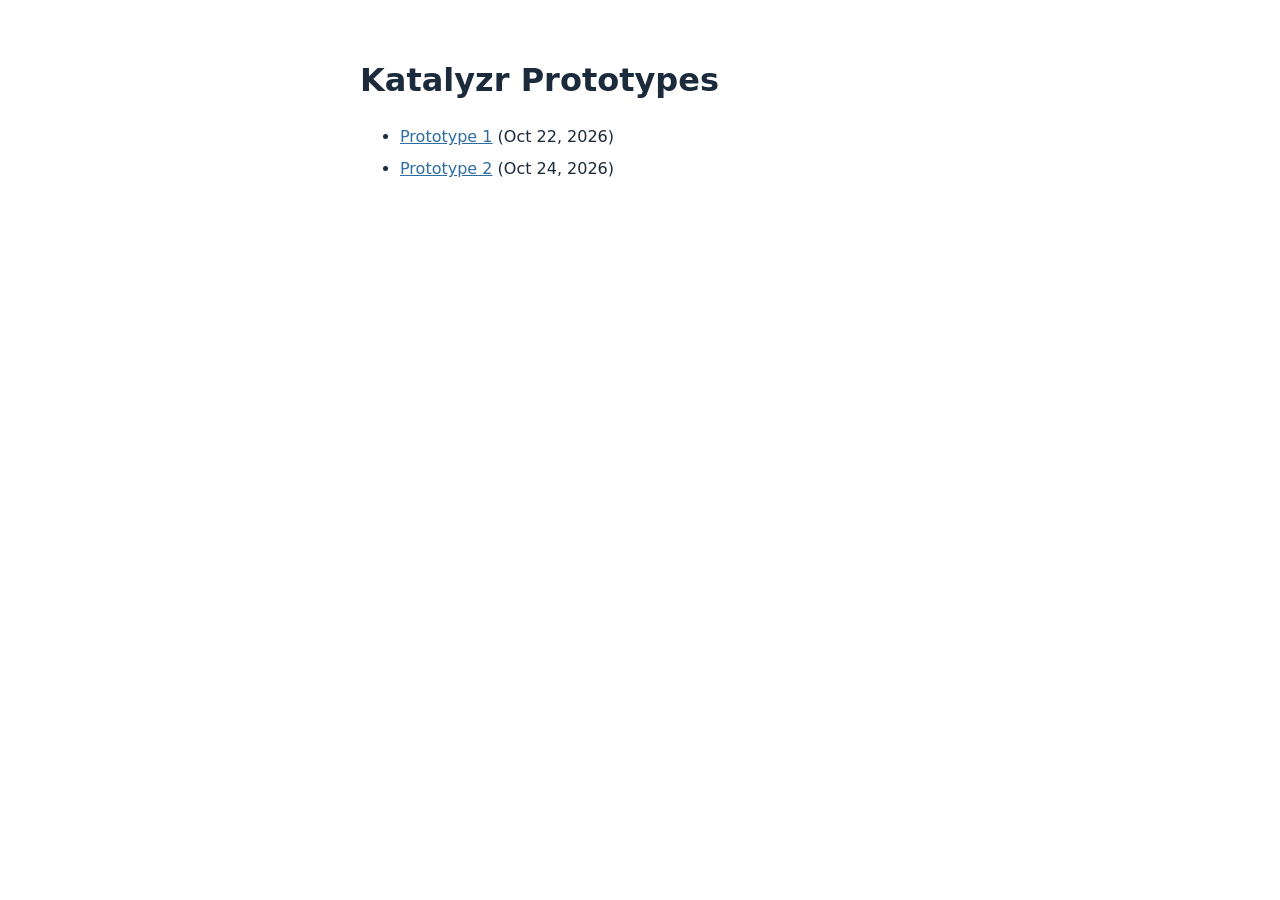
==== commit f6a02053: "Split Katalyzr into Prototype 1 (Oct 22) and Prototype 2 (Oct 24) Co-Authored-By: Claude Opus 5.5 <n" ====
--- a/katalyzr/index.html
+++ b/katalyzr/index.html
@@ -1,884 +1,20 @@
-<!doctype html><html><head><meta charset=utf8><meta name=viewport content="width=device-width,initial-scale=1,viewport-fit=cover"><style>:root{color-scheme:light;box-sizing:border-box;padding-top:env(safe-area-inset-top,0px);padding-bottom:env(safe-area-inset-bottom,0px)}html{scroll-padding-top:env(safe-area-inset-top,0px)}body{margin:0;padding:0;font:14px -apple-system,BlinkMacSystemFont,sans-serif;background:#fff;color:#000}img{max-width:100%}[hidden]:not([hidden=until-found i]){display:none!important}</style></head><body>
+<!doctype html>
+<html lang="en">
+<head>
 <meta charset="utf-8">
-<title>Katalyzr Applicant Prototype</title>
-<link rel="preconnect" href="https://fonts.googleapis.com">
-<link rel="stylesheet" href="https://fonts.googleapis.com/css2?family=IBM+Plex+Mono:wght@400;500&family=IBM+Plex+Sans:wght@400;500;600;700&family=Source+Serif+4:opsz,wght@8..60,500;8..60,600&display=swap">
+<meta name="viewport" content="width=device-width, initial-scale=1">
+<title>Katalyzr Prototypes</title>
 <style>
-/* Layout: fixed left sidebar (doubles as progress), full-width main column. Calm light-blue ground, navy ink, a little sand for warmth. Single light look on purpose. */
-:root{
-  color-scheme:light;
-  --paper:#edf3f8; --card:#ffffff; --ink:#1b2b3c; --ink2:#506275; --ink3:#8b9bad;
-  --line:#d5e1ec; --fill:#e4edf5; --accent:#2e6da4; --accent-soft:#deebf7; --ok:#2f7d5b; --bad:#c94a4a;
-  --navy:#16263a; --sand:#f4e6cf; --sand-ink:#8a6532;
-  --f:'IBM Plex Sans',system-ui,-apple-system,'Segoe UI',sans-serif;
-  --disp:'Source Serif 4',Georgia,'Times New Roman',serif;
-  --mono:'IBM Plex Mono',ui-monospace,Consolas,monospace;
-  --sb:256px; --r:14px;
-  --shadow:0 1px 2px rgba(22,38,58,.05),0 10px 30px rgba(22,38,58,.06);
-}
-html,body,#app{height:100%}
-body{background:var(--paper);color:var(--ink);font:15px/1.55 var(--f)}
-h1,h2,h3{margin:0;line-height:1.2;text-wrap:balance}
-h1{font-family:var(--disp);font-size:36px;font-weight:600;letter-spacing:-.01em}
-h2{font-family:var(--disp);font-size:22px;font-weight:600}
-h3{font-size:15px;font-weight:600}
-p{margin:0}
-button{font:inherit;color:inherit;cursor:pointer}
-button:focus-visible,[tabindex]:focus-visible,input:focus-visible,textarea:focus-visible{outline:2px solid var(--accent);outline-offset:2px}
-.eyebrow{font:500 11px/1.3 var(--mono);letter-spacing:.08em;text-transform:uppercase;color:var(--ink2)}
-.muted{color:var(--ink2)}
-.small{font-size:13px}
-.mono{font-family:var(--mono);font-variant-numeric:tabular-nums}
-
-/* buttons */
-.btn{display:inline-flex;align-items:center;gap:8px;border:1px solid var(--line);background:var(--card);border-radius:999px;padding:10px 20px;font-weight:500}
-.btn:hover{background:var(--fill)}
-.btn.primary{background:var(--navy);border-color:var(--navy);color:#fff}
-.btn.primary:hover{background:var(--accent);border-color:var(--accent)}
-.btn.ghost{border-color:var(--line)}
-.btn.danger{background:var(--bad);border-color:var(--bad);color:#fff}
-.btn:disabled{opacity:.4;cursor:not-allowed}
-.row{display:flex;gap:12px;flex-wrap:wrap;align-items:center}
-
-/* placeholder image (wireframe X) */
-.ph{background:linear-gradient(140deg,var(--accent-soft),#c3d8ec);border-radius:var(--r);position:relative;flex:none;overflow:hidden;display:grid;place-items:center}
-.ph.hm{background:linear-gradient(140deg,var(--sand),#e6cb9f)}
-.ph .ini{font-family:var(--disp);font-weight:600;color:var(--navy);line-height:1}
-.ph.hm .ini{color:#5d4220}
-.ph.round{border-radius:50%}
-.ph img{position:absolute;inset:0;width:100%;height:100%;object-fit:cover}
-.ph .ph-l{position:absolute;left:6px;bottom:4px;font:500 10px var(--mono);color:var(--ink3);background:var(--fill);padding:0 3px}
-
-/* shell */
-.shell{display:grid;grid-template-columns:var(--sb) minmax(0,1fr);height:100%;transition:grid-template-columns .3s}
-.shell.collapsed{grid-template-columns:0 minmax(0,1fr)}
-.sb{border-right:1px solid var(--line);background:var(--card);overflow:hidden;display:flex;flex-direction:column;min-width:0}
-.sb-in{width:var(--sb);padding:20px 16px;display:flex;flex-direction:column;gap:20px;height:100%;overflow:auto}
-.logo{font:600 15px var(--mono);letter-spacing:.2em;color:var(--navy);display:inline-flex;align-items:center;gap:10px;align-self:flex-start}
-.logo::before{content:"";width:12px;height:12px;border-radius:50%;background:var(--accent);box-shadow:8px 0 0 var(--sand)}
-.me{display:flex;gap:10px;align-items:center}
-.me b{display:block;font-size:14px}
-.nav{display:flex;flex-direction:column;gap:2px}
-.nav-i{display:grid;grid-template-columns:22px 1fr auto;gap:10px;align-items:center;text-align:left;border:0;background:none;padding:9px 10px;border-radius:6px}
-.nav-i:hover{background:var(--fill)}
-.nav-i.on{background:var(--accent-soft);color:var(--accent);font-weight:600}
-.nav-i.locked{color:var(--ink3)}
-.nav-i .sub{display:block;font-size:11px;color:var(--ink3);font-weight:400}
-.nav-i .badge{font:500 10px var(--mono);color:var(--ink3)}
-.nav-i .done{color:var(--ok)}
-.sb-prog{margin-top:auto;border-top:1.5px solid var(--line);padding-top:14px;display:flex;flex-direction:column;gap:8px}
-.bar{height:6px;background:var(--fill);border-radius:3px;overflow:hidden}
-.bar i{display:block;height:100%;background:var(--ink)}
-
-.main{overflow:auto;height:100%;min-width:0}
-.wrap{max-width:1480px;margin:0 auto;padding:32px max(16px,3vw,env(safe-area-inset-right,0px)) 56px max(16px,3vw,env(safe-area-inset-left,0px));display:flex;flex-direction:column;gap:28px}
-.pagehead{display:flex;flex-direction:column;gap:10px}
-.back{align-self:flex-start;border:0;background:none;color:var(--ink2);padding:4px 0;display:inline-flex;gap:6px;align-items:center;font-size:14px}
-.back:hover{color:var(--ink)}
-.row .back{align-self:center}
-.card{background:var(--card);border:1px solid var(--line);border-radius:var(--r);padding:24px;box-shadow:var(--shadow);display:flex;flex-direction:column;gap:12px;min-width:0}
-.grid2{display:grid;grid-template-columns:repeat(auto-fit,minmax(280px,1fr));gap:16px}
-.grid3{display:grid;grid-template-columns:repeat(auto-fit,minmax(220px,1fr));gap:16px}
-.chips{display:flex;flex-wrap:wrap;gap:6px}
-.chip{border:1.5px solid var(--line);border-radius:999px;padding:3px 10px;font-size:13px;background:var(--card)}
-.chip.match{border-color:var(--accent);color:var(--accent);background:var(--accent-soft)}
-
-/* full-screen (welcome, reveal) */
-.full{min-height:100%;box-sizing:border-box;display:grid;place-items:center;padding:40px max(16px,env(safe-area-inset-right,0px)) 56px max(16px,env(safe-area-inset-left,0px));background:radial-gradient(ellipse at 50% 0%,#d4e5f5,var(--paper) 65%)}
-.invite{max-width:620px;display:flex;flex-direction:column;gap:22px}
-.invite h1{font-size:46px}
-.how{margin:0;padding:0;list-style:none;display:flex;flex-direction:column;gap:0;border:1px solid var(--line);border-radius:var(--r);background:var(--card);box-shadow:var(--shadow)}
-.how li{display:grid;grid-template-columns:28px 1fr;gap:12px;padding:14px 16px;border-top:1px solid var(--line)}
-.welcome{display:grid;grid-template-columns:minmax(0,1.15fr) minmax(0,1fr);min-height:100%}
-.w-left{display:grid;place-items:center;padding:48px max(16px,4vw,env(safe-area-inset-left,0px))}
-.w-right{background:radial-gradient(circle at 85% 12%,rgba(244,230,207,.35),transparent 42%),linear-gradient(160deg,#2a5580,var(--navy));color:#fff;display:flex;flex-direction:column;justify-content:center;gap:32px;padding:48px max(16px,4vw,env(safe-area-inset-right,0px))}
-.w-right .eyebrow{color:rgba(255,255,255,.7)}
-.w-quote{font:500 36px/1.25 var(--disp);max-width:18ch;text-wrap:balance}
-.w-from{display:flex;gap:12px;align-items:center}
-.w-from b{display:block}
-.w-from span{font-size:13px;color:rgba(255,255,255,.75)}
-.w-stats{display:grid;grid-template-columns:repeat(3,minmax(0,1fr));gap:16px;border-top:1px solid rgba(255,255,255,.2);padding-top:24px}
-.w-stats b{display:block;font:600 44px/1 var(--disp);color:var(--sand);margin-bottom:6px}
-.w-stats span{font-size:13px;color:rgba(255,255,255,.8)}
-.how li:first-child{border-top:0}
-.how .n{font:500 13px var(--mono);color:var(--ink3)}
-.how b{display:block}
-.how .two{color:var(--accent);font-weight:600}
-
-/* profile */
-.prof{display:grid;grid-template-columns:200px minmax(0,1fr);gap:24px;align-items:start}
-.li-note{display:flex;gap:10px;align-items:center;border:1.5px dashed var(--accent);background:var(--accent-soft);color:var(--accent);border-radius:var(--r);padding:10px 14px;font-size:14px}
-.field{display:flex;flex-direction:column;gap:6px}
-.field-h{display:flex;gap:8px;align-items:baseline;flex-wrap:wrap}
-.field label{font-weight:600;font-size:14px}
-.src{font:500 10px var(--mono);color:var(--ink3);text-transform:uppercase;letter-spacing:.06em}
-.edited{font:500 10px var(--mono);color:var(--accent);text-transform:uppercase;letter-spacing:.06em;display:none}
-.field.is-edited .edited{display:inline}
-.field input,.field textarea{font:inherit;color:var(--ink);background:var(--card);border:1.5px solid var(--line);border-radius:6px;padding:9px 11px;width:100%;box-sizing:border-box;resize:vertical}
-.field input:focus,.field textarea:focus{border-color:var(--ink)}
-.filebtn{position:relative;overflow:hidden}
-.filebtn input{position:absolute;inset:0;opacity:0;cursor:pointer}
-
-/* waiting */
-.wait{display:flex;flex-direction:column;align-items:center;text-align:center;gap:16px;padding:56px 16px}
-.spin{width:72px;height:72px;border:2px dashed var(--ink3);border-radius:50%;display:grid;place-items:center;animation:spin 12s linear infinite}
-.spin b{font:600 18px var(--mono);animation:spin 12s linear infinite reverse}
-@keyframes spin{to{transform:rotate(360deg)}}
-.checks{list-style:none;margin:0;padding:0;display:flex;flex-direction:column;gap:8px;text-align:left}
-.checks li{display:flex;gap:10px;align-items:center;font-size:14px;color:var(--ink3)}
-.checks li.done{color:var(--ink)}
-.checks li.now{color:var(--ink);font-weight:600}
-.dot{width:14px;height:14px;border:1.5px solid currentColor;border-radius:50%;flex:none;display:grid;place-items:center;font-size:9px}
-.done .dot{background:var(--ink);border-color:var(--ink);color:#fff}
-.now .dot{border-style:dashed;animation:spin 4s linear infinite}
-
-/* reveal */
-.seal{width:min(440px,100%);aspect-ratio:4/3;border:1px solid var(--line);border-radius:20px;background:var(--card);box-shadow:var(--shadow);display:flex;flex-direction:column;align-items:center;justify-content:center;gap:12px;text-align:center;padding:24px;box-sizing:border-box;transition:transform .5s,opacity .5s}
-.seal:hover{transform:translateY(-3px)}
-.seal .k{width:56px;height:56px;border-radius:50%;background:var(--navy);color:var(--sand);display:grid;place-items:center;font:600 24px var(--disp)}
-.seal.opening{transform:scale(1.08) rotateX(70deg);opacity:0}
-.pulse{animation:pulse 2s ease-in-out infinite}
-@keyframes pulse{50%{box-shadow:0 0 0 10px rgba(47,86,200,.12)}}
-.revealed{max-width:900px;width:100%;display:flex;flex-direction:column;align-items:center;gap:20px;text-align:center}
-.pair{display:flex;align-items:center;gap:0}
-.pair .link{width:110px;border-top:2px dashed var(--ink);position:relative}
-.pair .link span{position:absolute;left:50%;top:-14px;transform:translateX(-50%);background:var(--paper);padding:0 8px;font:600 14px var(--mono)}
-.rise{animation:rise .6s both}
-.rise.d1{animation-delay:.15s}.rise.d2{animation-delay:.3s}.rise.d3{animation-delay:.45s}
-@keyframes rise{from{opacity:0;transform:translateY(12px)}}
-.pair .ph:first-child{animation:inL .7s both}
-.pair .ph:last-child{animation:inR .7s both}
-@keyframes inL{from{transform:translateX(-60px);opacity:0}}
-@keyframes inR{from{transform:translateX(60px);opacity:0}}
-.revealed .grid3{width:100%;text-align:left}
-
-/* player */
-.hero{border:1px solid var(--line);border-radius:var(--r);overflow:hidden;background:var(--card);box-shadow:var(--shadow)}
-.ph.cover{position:relative;display:block;width:100%;aspect-ratio:21/8;min-height:320px;max-width:100%;border-radius:0;
-  background:radial-gradient(circle at 78% 35%,rgba(244,230,207,.55),transparent 38%),radial-gradient(circle at 15% 110%,rgba(110,165,215,.65),transparent 55%),linear-gradient(120deg,var(--navy),#2a5580)}
-.cover-ui{position:absolute;inset:0;display:flex;flex-direction:column;justify-content:flex-end;gap:12px;padding:32px;color:#fff;background:linear-gradient(to right,rgba(22,38,58,.75),rgba(22,38,58,.25) 60%,transparent)}
-.cover-ui .eyebrow,.cover-ui .muted{color:rgba(255,255,255,.78)}
-.cover-ui h2{font-size:40px;max-width:16ch}
-.cover-ui .btn.primary{background:#fff;color:var(--navy);border-color:#fff}
-.cover-ui .btn.primary:hover{background:var(--sand);border-color:var(--sand)}
-.cover-ui .btn:not(.primary){background:transparent;color:#fff;border-color:rgba(255,255,255,.5)}
-.wave{position:absolute;right:32px;top:32px;display:flex;gap:4px;align-items:flex-end;height:44px}
-.wave i{width:4px;border-radius:2px;background:rgba(255,255,255,.85);height:var(--h);transform-origin:bottom;animation:wv 1s ease-in-out infinite alternate;animation-play-state:paused}
-.is-playing .wave i{animation-play-state:running}
-@keyframes wv{to{transform:scaleY(.25)}}
-.player{display:grid;grid-template-columns:auto auto auto auto minmax(0,1fr) auto auto;gap:12px;align-items:center;padding:14px 18px}
-.pbtn{border:1.5px solid var(--line);background:var(--card);border-radius:6px;height:36px;min-width:36px;padding:0 8px;display:inline-flex;align-items:center;justify-content:center;gap:4px;font:500 12px var(--mono)}
-.pbtn:hover{border-color:var(--ink)}
-.pbtn.big{width:48px;height:48px;border-radius:50%;border-color:var(--ink);background:var(--ink);color:#fff}
-.scrub{position:relative;height:28px;display:flex;align-items:center;cursor:pointer;touch-action:none}
-.track{position:relative;height:6px;width:100%;background:var(--fill);border-radius:3px}
-.fill{position:absolute;left:0;top:0;bottom:0;background:var(--ink);border-radius:3px}
-.mark{position:absolute;top:-3px;width:2px;height:12px;background:var(--ink3)}
-.knob{position:absolute;top:50%;width:14px;height:14px;margin:-7px 0 0 -7px;background:var(--card);border:2px solid var(--ink);border-radius:50%}
-.tip{position:absolute;bottom:30px;transform:translateX(-50%);background:var(--ink);color:#fff;font:500 11px var(--mono);padding:3px 6px;border-radius:4px;white-space:nowrap;pointer-events:none;display:none}
-.scrub:hover .tip{display:block}
-.pmeta{display:flex;justify-content:space-between;gap:12px;flex-wrap:wrap;padding:0 18px 14px;font-size:13px;color:var(--ink2)}
-.ep-info{display:flex;flex-direction:column;gap:6px;max-width:68ch}
-.chapters{list-style:none;margin:0;padding:0;display:flex;flex-direction:column}
-.chapters button{width:100%;display:grid;grid-template-columns:64px 1fr;gap:12px;text-align:left;border:0;border-top:1.5px solid var(--fill);background:none;padding:10px 4px}
-.chapters li:first-child button{border-top:0}
-.chapters button:hover{background:var(--fill)}
-.chapters button.on{font-weight:600;color:var(--accent)}
-
-/* match */
-.hm-head{display:flex;gap:20px;align-items:center;flex-wrap:wrap}
-.trait{display:grid;grid-template-columns:120px minmax(0,1fr) 120px;gap:12px;align-items:center;font-size:13px}
-.trait .axis{position:relative;height:2px;background:var(--line)}
-.trait .axis span{position:absolute;top:-6px;width:14px;height:14px;margin-left:-7px;border-radius:50%;border:2px solid var(--ink);background:var(--card)}
-.trait .axis span.hm{background:var(--ink)}
-.trait .r{text-align:right}
-.legend{display:flex;gap:16px;font-size:12px;color:var(--ink2)}
-.legend i{display:inline-block;width:10px;height:10px;border-radius:50%;border:2px solid var(--ink);margin-right:6px;vertical-align:-1px}
-.legend i.hm{background:var(--ink)}
-.career{list-style:none;margin:0;padding:0;display:flex;flex-direction:column;gap:10px}
-.career li{display:grid;grid-template-columns:96px 1fr;gap:12px;font-size:14px}
-blockquote{margin:0;border-left:3px solid var(--ink);padding:4px 0 4px 14px;font-size:17px}
-
-/* interviews */
-.iv{display:grid;grid-template-columns:48px minmax(0,1fr);gap:16px}
-.iv .num{width:40px;height:40px;border-radius:50%;border:1.5px solid var(--ink);display:grid;place-items:center;font:600 15px var(--mono)}
-.iv.locked{opacity:.5}
-.iv.done .num{background:var(--ok);border-color:var(--ok);color:#fff}
-.slots{display:flex;flex-wrap:wrap;gap:8px}
-.slot{border:1.5px solid var(--line);background:var(--card);border-radius:6px;padding:8px 12px;font-size:14px}
-.slot.on{border-color:var(--ink);background:var(--ink);color:#fff}
-.booked{display:flex;gap:10px;align-items:center;flex-wrap:wrap;border:1.5px dashed var(--line);border-radius:6px;padding:10px 14px}
-
-/* call */
-.callwrap{height:100%;display:flex;flex-direction:column}
-.call-top{display:flex;align-items:center;gap:14px;padding:12px max(16px,env(safe-area-inset-right,0px)) 12px max(16px,env(safe-area-inset-left,0px));border-bottom:1.5px solid var(--line);background:var(--card);flex-wrap:wrap}
-.live-dot{display:inline-flex;align-items:center;gap:6px;font:500 12px var(--mono);color:var(--bad)}
-.live-dot::before{content:"";width:8px;height:8px;border-radius:50%;background:var(--bad);animation:pulse2 1.4s infinite}
-@keyframes pulse2{50%{opacity:.3}}
-.stage{flex:1;position:relative;margin:16px max(16px,env(safe-area-inset-right,0px)) 0 max(16px,env(safe-area-inset-left,0px));border:0;border-radius:var(--r);background:radial-gradient(circle at 50% 40%,#2c5179,var(--navy) 72%);display:grid;place-items:center;min-height:300px;overflow:hidden}
-.stage .who{position:absolute;left:16px;bottom:14px;color:#fff;font-size:14px;background:rgba(0,0,0,.45);padding:4px 10px;border-radius:4px}
-.speaking{box-shadow:0 0 0 4px rgba(255,255,255,.18);animation:spk 1.6s ease-in-out infinite}
-@keyframes spk{50%{box-shadow:0 0 0 10px rgba(255,255,255,.06)}}
-.caption{position:absolute;left:50%;bottom:56px;transform:translateX(-50%);max-width:80%;background:rgba(0,0,0,.7);color:#fff;padding:6px 12px;border-radius:4px;font-size:15px;text-align:center}
-.pip{position:absolute;right:16px;bottom:16px;width:180px;aspect-ratio:4/3;max-width:40%;border:2px solid rgba(255,255,255,.8);border-radius:10px;background:#2a5580;display:grid;place-items:center;color:#fff;font-size:12px}
-.controls{display:flex;justify-content:center;gap:12px;padding:16px;flex-wrap:wrap}
-.ctl{border:1.5px solid var(--ink);background:var(--card);border-radius:999px;padding:10px 18px;font-weight:500}
-.ctl.off{background:var(--fill);color:var(--bad);border-color:var(--bad)}
-.waitroom{display:grid;grid-template-columns:minmax(0,1.3fr) minmax(0,1fr);gap:24px;align-items:start}
-.selfview{aspect-ratio:16/10;max-width:100%;border:0;border-radius:var(--r);background:radial-gradient(circle at 50% 40%,#2c5179,var(--navy) 72%);display:grid;place-items:center;position:relative;color:#fff}
-
-/* status */
-.tl{list-style:none;margin:0;padding:0}
-.tl li{display:grid;grid-template-columns:32px minmax(0,1fr) auto;gap:14px;padding-bottom:22px;position:relative}
-.tl li::before{content:"";position:absolute;left:15px;top:30px;bottom:0;border-left:1.5px dashed var(--line)}
-.tl li:last-child::before{display:none}
-.tl .m{width:30px;height:30px;border-radius:50%;border:1.5px solid var(--line);display:grid;place-items:center;font:500 12px var(--mono);color:var(--ink3);background:var(--card)}
-.tl li.done .m{background:var(--ink);border-color:var(--ink);color:#fff}
-.tl li.done::before{border-left-style:solid;border-color:var(--ink)}
-.tl li.now .m{border-color:var(--accent);color:var(--accent);border-width:2px}
-.tl li.todo h3{color:var(--ink3)}
-.tl .date{font:500 12px var(--mono);color:var(--ink2)}
-
-/* demo shortcut (sidebar footer, deliberately quiet) */
-.demo{border-top:1.5px dashed var(--line);padding-top:12px;display:flex;flex-direction:column;gap:4px}
-.demo .eyebrow{color:var(--ink3)}
-.linkbtn{border:0;background:none;padding:2px 0;text-align:left;font-size:12px;color:var(--ink2);text-decoration:underline;text-decoration-color:var(--line);text-underline-offset:3px}
-.linkbtn:hover{color:var(--ink);text-decoration-color:var(--ink)}
-.linkbtn:disabled{color:var(--ink3);text-decoration:none;cursor:default}
-.toast{position:fixed;left:50%;bottom:calc(24px + env(safe-area-inset-bottom,0px));transform:translateX(-50%);background:var(--ink);color:#fff;padding:10px 16px;border-radius:8px;font-size:14px;z-index:60;max-width:calc(100vw - 32px)}
-
-@media (max-width:760px){
-  .shell,.shell.collapsed{grid-template-columns:minmax(0,1fr);grid-template-rows:auto minmax(0,1fr)}
-  .sb{border-right:0;border-bottom:1.5px solid var(--line)}
-  .sb-in{width:auto;height:auto;padding:12px 16px;gap:10px}
-  .me,.sb-prog,.demo{display:none}
-  .welcome{grid-template-columns:minmax(0,1fr)}
-  .invite h1{font-size:34px}
-  .cover-ui h2{font-size:26px}
-  .nav{flex-direction:row;overflow-x:auto}
-  .nav-i{grid-template-columns:auto auto;white-space:nowrap}
-  .nav-i .sub,.nav-i .badge{display:none}
-  .shell.collapsed .sb{display:none}
-  .prof,.waitroom{grid-template-columns:minmax(0,1fr)}
-  .player{grid-template-columns:auto auto auto minmax(0,1fr) auto}
-  .player .p-cur,.player .p-rem{display:none}
-  .cover{aspect-ratio:4/3}
-  .trait{grid-template-columns:80px minmax(0,1fr) 80px}
-}
-@media (prefers-reduced-motion:reduce){*{animation:none!important;transition:none!important}}
+body{font:16px/1.5 system-ui,sans-serif;max-width:560px;margin:56px auto;padding:0 16px;color:#1b2b3c}
+a{color:#2e6da4}
+li{margin:8px 0}
 </style>
-
-<div id="app"></div>
-<div id="toast" class="toast" hidden></div>
-
-<script>
-/* ---------- fake data ---------- */
-const DUR = 3522; // 58:42
-const LINKEDIN = {
-  name:'Jordan Ellis',
-  role:'Senior Operations Lead, Brightline Health',
-  location:'Denver, CO',
-  skills:'Operating cadence design, Cross-functional leadership, Process automation, Data storytelling, Change management',
-  experience:'9 years in operations across logistics and digital health. Scaled Brightline Health\'s operating rhythm from 40 to 400 people and led a 12-state clinic rollout. Before that: fulfillment ops at a regional 3PL.',
-  values:'Candor, Ownership, Calm under pressure, Curiosity',
-  style:'Writes things down first. Prefers short async updates and one deep weekly sync.',
-  personality:'Calm, direct, quietly competitive. Recharges alone, energized by hard problems.',
-  mindset:'I like walking into messy situations and leaving them calmer than I found them. I\'d rather fix the system than be the hero who puts out the fire.'
-};
-const FIELDS = [
-  ['name','Name','input','From LinkedIn'],
-  ['role','Current role','input','From LinkedIn'],
-  ['location','Location','input','From LinkedIn'],
-  ['skills','Key skills','input','From LinkedIn · comma separated'],
-  ['experience','Experience','textarea','From LinkedIn'],
-  ['values','Values','input','Drafted from your LinkedIn posts'],
-  ['style','Working style','textarea','Drafted from your LinkedIn posts'],
-  ['personality','Personality','textarea','Drafted from your LinkedIn posts'],
-  ['mindset','Mindset','textarea','Drafted from your LinkedIn posts'],
-];
-const HM = {
-  name:'Daniel Reyes', title:'VP, Operations', company:'Northwind Labs',
-  companyLine:'Climate-logistics company · Series C · 280 people', location:'Austin, TX · Hybrid',
-  about:'Daniel started on a warehouse floor and has run operations at three logistics companies. At Northwind he owns planning, fulfillment and the internal tools that tie them together.',
-  hiring:'Head of Operating Systems: the person who designs how Northwind plans, decides and ships as it doubles in size.',
-  quote:'I don\'t need someone who has done this job. I need someone who gets curious when things break.',
-  career:[['2021 – now','VP, Operations · Northwind Labs'],['2016 – 2021','Director of Fulfillment Ops · Parcelwise'],['2011 – 2016','Site lead → Regional ops manager · Meridian Freight']],
-  skills:['Operating cadence design','Cross-functional leadership','Process automation','Change management','Network planning'],
-  values:['Candor','Ownership','Calm under pressure','Long-term thinking'],
-  fit:92
-};
-const SHARED_SKILLS = ['Operating cadence design','Cross-functional leadership','Process automation','Change management'];
-const SHARED_VALUES = ['Candor','Ownership','Calm under pressure'];
-const TRAITS = [ // [left label, right label, you 0-100, Daniel 0-100]
-  ['Recharges alone','Recharges with people',34,42],
-  ['Improvises','Plans ahead',70,76],
-  ['Detail first','Big picture first',62,66],
-  ['Moves fast','Moves deliberately',48,40],
-];
-const PSY = {name:'Dr. Priya Raman', title:'Talent Psychologist, CSG'};
-const CHAPTERS = [
-  [0,'Cold open'],[130,'From the warehouse floor to VP'],[705,'Why I hire for curiosity over credentials'],
-  [1470,'The operating rhythm at Northwind'],[2165,'What a bad week looks like'],[2840,'The person I\'m looking for'],[3310,'A question for you']
-];
-const IV = {
-  psych:{n:1,title:'Conversation with a CSG psychologist',who:PSY.name,whoLine:PSY.title,len:'30 min',
-    why:'Priya is your go-between. She checks the match from your side, answers questions you might not want to ask Daniel directly, and passes on anything he should know.',
-    slots:['Tue, Oct 27 · 10:00 AM CT','Tue, Oct 27 · 2:30 PM CT','Wed, Oct 28 · 11:00 AM CT','Thu, Oct 29 · 9:30 AM CT'],
-    lines:['Thanks for joining, Jordan. This is a relaxed conversation.','I want to understand how you like to work. This isn\'t a quiz.','What stayed with you from Daniel\'s episode?','Tell me about a time you changed your mind about something important.']},
-  hm:{n:2,title:'Conversation with the hiring manager',who:HM.name,whoLine:HM.title+' · '+HM.company,len:'45 min',
-    why:'You\'ve heard Daniel\'s story. This is your turn. No panel, no case study, just the two of you.',
-    slots:['Mon, Nov 2 · 1:00 PM CT','Tue, Nov 3 · 10:30 AM CT','Wed, Nov 4 · 4:00 PM CT'],
-    lines:['Great to finally meet you after the episode.','Priya told me you like fixing the system, not the fire.','Walk me through how you\'d spend your first 30 days.','What would make you say no to this?']}
-};
-
-/* ---------- state ---------- */
-function initial(){
-  return {view:'welcome', hist:[], stage:0, matchReady:false, revealOpen:false, sbCollapsed:false,
-    profile:{...LINKEDIN, photo:null},
-    p:{t:0, playing:false, speed:1, heard:false},
-    iv:{psych:{status:'open',slot:null,pick:0}, hm:{status:'locked',slot:null,pick:0}},
-    call:null, callT:0, mic:true, cam:true, cc:true};
-}
-let S = initial();
-let stepIdx = 0;
-
-function listened(s){ s.p.heard=true; s.stage=Math.max(s.stage,3); }
-function book(s,k){ const iv=s.iv[k]; iv.slot=IV[k].slots[iv.pick||0]; iv.status='scheduled'; }
-function waitRoom(s,k){ if(!s.iv[k].slot) book(s,k); s.iv[k].status='waiting'; s.call=k; s.view='call'; s.sbCollapsed=false; }
-function goLive(s,k){ s.iv[k].status='live'; s.call=k; s.callT=0; s.view='call'; s.sbCollapsed=true; }
-function endCall(s,k){
-  s.iv[k].status='done'; s.call=null; s.sbCollapsed=false;
-  if(k==='psych'){ s.stage=Math.max(s.stage,4); if(s.iv.hm.status==='locked') s.iv.hm.status='open'; s.view='interviews'; }
-  else { s.stage=5; s.view='status'; }
-}
-
-/* Each step is one move through the core flow. Next applies the following step with dummy data. */
-const STEPS = [
-  ['welcome','Welcome screen', s=>{s.view='welcome'}],
-  ['accept','Accept the invitation', s=>{s.view='profile'}],
-  ['confirm','Confirm the LinkedIn profile', s=>{s.stage=Math.max(s.stage,1); s.view='home'}],
-  ['matched','Match is ready', s=>{s.matchReady=true; s.revealOpen=false; s.view='reveal'}],
-  ['open','Open the match card', s=>{s.matchReady=true; s.revealOpen=true; s.view='reveal'}],
-  ['toHome','Go to the introduction', s=>{s.stage=Math.max(s.stage,2); s.view='home'}],
-  ['play','Play the episode', s=>{s.view='intro'; s.p.playing=true}],
-  ['pause','Leave partway (shows resume)', s=>{s.p.t=1394; s.p.playing=false; s.view='home'}],
-  ['finish','Finish the episode', s=>{s.p.t=DUR; s.p.playing=false; listened(s); s.view='home'}],
-  ['ivs','Open Interviews', s=>{s.view='interviews'}],
-  ['bookPsych','Book the psychologist', s=>{s.view='interviews'; book(s,'psych')}],
-  ['psychWait','Enter the waiting room', s=>waitRoom(s,'psych')],
-  ['psychLive','Join the call', s=>goLive(s,'psych')],
-  ['psychEnd','End the call', s=>endCall(s,'psych')],
-  ['bookHm','Book the hiring manager', s=>{s.view='interviews'; book(s,'hm')}],
-  ['hmWait','Enter the waiting room', s=>waitRoom(s,'hm')],
-  ['hmLive','Join the call', s=>goLive(s,'hm')],
-  ['hmEnd','End the call', s=>endCall(s,'hm')],
-];
-const stepNo = id => STEPS.findIndex(x=>x[0]===id);
-
-function runStep(i){
-  if(i<0||i>=STEPS.length) return;
-  const before=S.view;
-  STEPS[i][2](S);
-  if(S.view!==before) S.hist.push(before);
-  stepIdx=i;
-  render();
-}
-
-/* ---------- helpers ---------- */
-const esc = v => String(v??'').replace(/[&<>"]/g,c=>({'&':'&amp;','<':'&lt;','>':'&gt;','"':'&quot;'}[c]));
-const fmt = t => { t=Math.max(0,Math.floor(t)); return Math.floor(t/60)+':'+String(t%60).padStart(2,'0'); };
-const first = n => String(n||'').trim().split(/\s+/)[0] || 'there';
-function ph(w,h,label,{round=false,img=null,cls='',init=''}={}){
-  const inner = img ? `<img src="${img}" alt="">` : init ? `<span class="ini" style="font-size:${Math.round(Math.min(w,h)*.36)}px">${esc(init)}</span>` : '';
-  return `<div class="ph ${round?'round':''} ${cls}" style="width:${w}px;height:${h}px;max-width:100%">${inner}${label&&!round&&!img?`<span class="ph-l">${esc(label)}</span>`:''}</div>`;
-}
-const ini = n => String(n||'').trim().split(/\s+/).map(x=>x[0]||'').slice(0,2).join('').toUpperCase();
-function toast(msg){
-  const t=document.getElementById('toast'); t.textContent=msg; t.hidden=false;
-  clearTimeout(toast.h); toast.h=setTimeout(()=>t.hidden=true,2600);
-}
-function nav(v){
-  if(v===S.view){ render(); return; }
-  S.hist.push(S.view); S.view=v; render();
-}
-function back(){
-  if(S.view==='call'){ const k=S.call; if(S.iv[k].status==='live'||S.iv[k].status==='waiting') S.iv[k].status='scheduled'; S.call=null; S.sbCollapsed=false; }
-  S.view = S.hist.pop() || 'home';
-  if(S.view==='call' && !S.call) S.view='interviews';
-  render();
-}
-const backBtn = () => `<button class="back" data-act="back">← Back</button>`;
-function head(eyebrow,title,sub){
-  return `<div class="pagehead">${backBtn()}<p class="eyebrow">${eyebrow}</p><h1>${title}</h1>${sub?`<p class="muted">${sub}</p>`:''}</div>`;
-}
-
-/* ---------- sidebar ---------- */
-const NAV = [
-  ['home','Home'],['profile','My Profile'],['match','My Match'],['intro','Introduction','Podcast'],['interviews','Interviews'],['status','Status']
-];
-function unlocked(v){
-  if(v==='match'||v==='intro') return S.stage>=2;
-  if(v==='interviews') return S.stage>=3;
-  return true;
-}
-function lockHint(v){
-  return v==='interviews' ? 'Interviews unlock after you listen to the episode.' : 'This unlocks when you\'re matched.';
-}
-function navState(v){
-  if(!unlocked(v)) return `<span class="badge">🔒</span>`;
-  const done = (v==='profile'&&S.stage>=1)||(v==='match'&&S.stage>=2)||(v==='intro'&&S.p.heard)||(v==='interviews'&&S.stage>=5);
-  if(done) return `<span class="done">✓</span>`;
-  if(v==='interviews') return `<span class="badge">${S.stage>=4?1:0}/2</span>`;
-  return '';
-}
-const ICON = {home:'⌂',profile:'◐',match:'✦',intro:'▶',interviews:'◫',status:'⚑'};
-function sidebar(){
-  const p=S.profile; const pct=Math.round(S.stage/5*100);
-  const active = S.view==='call' ? 'interviews' : S.view;
-  return `<aside class="sb" aria-label="Sections"><div class="sb-in">
-    <div class="logo">KATALYZR</div>
-    <div class="me">${ph(40,40,'',{round:true,img:p.photo,init:ini(p.name)})}<div><b>${esc(p.name)}</b><span class="small muted">Invited by CSG</span></div></div>
-    <nav class="nav">${NAV.map(([v,l,sub])=>`
-      <button class="nav-i ${active===v?'on':''} ${unlocked(v)?'':'locked'}" data-act="nav" data-v="${v}" ${active===v?'aria-current="page"':''}>
-        <span aria-hidden="true">${ICON[v]}</span><span>${l}${sub?`<span class="sub">${sub}</span>`:''}</span>${navState(v)}
-      </button>`).join('')}</nav>
-    <div class="sb-prog">
-      <p class="eyebrow">Your progress</p>
-      <div class="bar"><i style="width:${pct}%"></i></div>
-      <p class="small muted">${['Invited','Profile confirmed','Matched','Episode listened','1 of 2 interviews done','Both interviews done'][S.stage]}</p>
-    </div>
-    ${demoLinks()}
-  </div></aside>`;
-}
-
-/* ---------- views ---------- */
-function vWelcome(){
-  return `<div class="welcome"><div class="w-left"><div class="invite">
-    <div class="logo">KATALYZR</div>
-    <p class="eyebrow">Private invitation · Culminate Strategy Group</p>
-    <h1>${esc(first(S.profile.name))}, we'd like to introduce you to someone.</h1>
-    <p class="muted">Alex Morgan at CSG came across your work on LinkedIn. Katalyzr is invite-only. There's no job board and no rounds of screening. We match you with one hiring manager who thinks the way you do, then get out of the way.</p>
-    <ol class="how">
-      <li><span class="n">1</span><span><b>Check your profile</b><span class="muted small">We've filled it in from LinkedIn. Fix anything that's off.</span></span></li>
-      <li><span class="n">2</span><span><b>Meet your match</b><span class="muted small">Listen to their episode of <i>Uncommon Operator</i>.</span></span></li>
-      <li><span class="n">3</span><span><b class="two">Two interviews. That's it.</b><span class="muted small">One with a CSG psychologist, one with the hiring manager.</span></span></li>
-    </ol>
-    <div class="row"><button class="btn primary" data-act="step" data-v="accept">Accept invitation →</button><span class="small muted mono">Invite KZ-0419 · personal to you</span></div>
-  </div></div>
-  <aside class="w-right">
-    <p class="eyebrow">Why you're here</p>
-    <p class="w-quote">“We don't post jobs. We introduce people who already think alike.”</p>
-    <div class="w-from">${ph(48,48,'',{round:true,init:'AM',cls:'hm'})}<div><b>Alex Morgan</b><span>Partner, Culminate Strategy Group</span></div></div>
-    <div class="w-stats">
-      <div><b>1</b><span>hiring manager, chosen for you</span></div>
-      <div><b>2</b><span>interviews, start to finish</span></div>
-      <div><b>0</b><span>job boards or screening rounds</span></div>
-    </div>
-  </aside></div>`;
-}
-
-function vProfile(){
-  const p=S.profile;
-  return `${head('My Profile','Is this you?','We pulled this from your LinkedIn. Edit anything in plain words. The hiring manager sees exactly this.')}
-  <div class="li-note">in&nbsp; Imported from LinkedIn on Oct 19. Fields marked “drafted” are our best guess from your posts.</div>
-  <div class="prof">
-    <div class="card" style="align-items:flex-start">
-      ${ph(160,160,'',{img:p.photo,init:ini(p.name)})}
-      <span class="btn ghost filebtn small">Replace photo<input type="file" accept="image/*" id="f-photo" aria-label="Replace photo"></span>
-      <p class="small muted">From LinkedIn</p>
-    </div>
-    <div class="card" style="gap:18px">
-      ${FIELDS.map(([k,l,t,src])=>{
-        const ed = p[k]!==LINKEDIN[k];
-        const val=esc(p[k]);
-        return `<div class="field ${ed?'is-edited':''}" data-wrap="${k}">
-          <div class="field-h"><label for="f-${k}">${l}</label><span class="src">${src}</span><span class="edited">· edited</span></div>
-          ${t==='input'?`<input id="f-${k}" data-f="${k}" value="${val}">`:`<textarea id="f-${k}" data-f="${k}" rows="3">${val}</textarea>`}
-        </div>`;}).join('')}
-      <div class="row">
-        ${S.stage<1
-          ? `<button class="btn primary" data-act="step" data-v="confirm">Looks right, find my match →</button><span class="small muted">You can still edit it later.</span>`
-          : `<span class="small muted">✓ Confirmed. Changes save as you type.</span>`}
-      </div>
-    </div>
-  </div>`;
-}
-
-function vHome(){
-  if(S.stage<1) return `${head('Home','Welcome, '+esc(first(S.profile.name)))}
-    <div class="card"><h2>Check your profile to start matching</h2><p class="muted">It's already filled in from LinkedIn. It takes about two minutes.</p><div><button class="btn primary" data-act="nav" data-v="profile">Review my profile →</button></div></div>`;
-  if(!S.matchReady) return `${backBtn()}<div class="wait card">
-      <div class="spin"><b>K</b></div>
-      <p class="eyebrow">Matching in progress</p>
-      <h1>The Katalyzr bot is finding your match.</h1>
-      <p class="muted" style="max-width:52ch">We're looking for one hiring manager who shares your mindset. There's nothing you need to do. We'll email you when it's ready, usually within 2–3 days.</p>
-      <p class="small muted">In this prototype, your match arrives in a few seconds.</p>
-      <ul class="checks">
-        <li class="done"><span class="dot">✓</span>Profile received</li>
-        <li class="now"><span class="dot"></span>Comparing values, working style and personality</li>
-        <li><span class="dot"></span>A person at CSG reviews the match</li>
-        <li><span class="dot"></span>Your match is revealed</li>
-      </ul>
-    </div>`;
-  if(S.stage<2) return `${backBtn()}<div class="wait card">
-      <div class="spin"><b>✦</b></div><h1>Your match is ready.</h1>
-      <button class="btn primary pulse" data-act="nav" data-v="reveal">Open it →</button></div>`;
-  return `${head('Home · Your introduction','Meet '+HM.name.split(' ')[0]+' first.','Listen before you talk. Daniel recorded this episode so you know who you\'d be working with.')}
-    ${hero()}
-    ${epInfo()}
-    <div class="grid2">${matchSummary()}${nextStep()}</div>`;
-}
-
-function hero(){
-  const bars = Array.from({length:28},(_,i)=>`<i style="--h:${10+Math.round(30*Math.abs(Math.sin(i*1.7)))}px;animation-delay:${(i%7)*-.13}s"></i>`).join('');
-  const marks = CHAPTERS.slice(1).map(c=>`<span class="mark" style="left:${c[0]/DUR*100}%"></span>`).join('');
-  return `<section class="hero ${S.p.playing?'is-playing':''}" data-hero>
-    <div class="ph cover">
-      <div class="wave" aria-hidden="true">${bars}</div>
-      <div class="cover-ui">
-        <p class="eyebrow">Uncommon Operator · Episode 47</p>
-        <h2>Building calm inside chaos</h2>
-        <p class="small muted">with ${HM.name} · 58 min</p>
-        <div class="row p-cta">${cta()}</div>
-      </div>
-    </div>
-    <div class="player">
-      <button class="pbtn big p-play" data-act="toggle" aria-label="Play or pause">${S.p.playing?'❚❚':'▶'}</button>
-      <button class="pbtn" data-act="skip" data-v="-15" aria-label="Back 15 seconds">↺15</button>
-      <button class="pbtn" data-act="skip" data-v="30" aria-label="Forward 30 seconds">30↻</button>
-      <span class="mono small p-cur">0:00</span>
-      <div class="scrub" role="slider" tabindex="0" aria-label="Seek" aria-valuemin="0" aria-valuemax="${DUR}">
-        <div class="track"><div class="fill p-fill"></div>${marks}</div><div class="knob p-knob"></div><div class="tip"></div>
-      </div>
-      <span class="mono small p-rem">-58:42</span>
-      <button class="pbtn p-speed" data-act="speed" aria-label="Playback speed">1×</button>
-    </div>
-    <div class="pmeta"><span>Chapter: <b class="p-chap">Cold open</b></span><span class="p-saved">Your place is saved automatically</span></div>
-  </section>`;
-}
-function cta(){
-  const t=S.p.t;
-  if(S.p.playing) return `<button class="btn primary" data-act="toggle">❚❚ Pause</button>`;
-  if(t>0 && t<DUR) return `<button class="btn primary" data-act="toggle">▶ Resume from ${fmt(t)}</button><button class="btn ghost" data-act="restart">Start over</button>`;
-  if(t>=DUR) return `<button class="btn" data-act="restart">▶ Play again</button><span class="small">✓ Listened</span>`;
-  return `<button class="btn primary" data-act="toggle">▶ Play episode</button>`;
-}
-function epInfo(){
-  return `<div class="ep-info">
-    <h2>Building calm inside chaos</h2>
-    <p><b>${HM.name}</b> <span class="muted">· ${HM.title}, ${HM.company}</span></p>
-    <p class="muted">Daniel talks about going from the warehouse floor to VP, why he hires for curiosity over credentials, and what a bad week at Northwind looks like. He closes with a question for whoever he hires next.</p>
-  </div>`;
-}
-function matchSummary(){
-  return `<div class="card">
-    <p class="eyebrow">Your match</p>
-    <div class="row">${ph(48,48,'',{round:true,init:'DR',cls:'hm'})}<div><h3>${HM.name}</h3><p class="small muted">${HM.title} · ${HM.company}</p></div><span class="mono" style="margin-left:auto;font-size:22px;font-weight:600">${HM.fit}%</span></div>
-    <div class="chips">${SHARED_SKILLS.slice(0,3).map(x=>`<span class="chip match">${x}</span>`).join('')}${SHARED_VALUES.slice(0,2).map(x=>`<span class="chip">${x}</span>`).join('')}</div>
-    <div><button class="btn ghost" data-act="nav" data-v="match">Why you were matched →</button></div>
-  </div>`;
-}
-function nextStep(){
-  let t,d,b;
-  const ps=S.iv.psych, hs=S.iv.hm;
-  if(!S.p.heard){ t='Listen to Daniel\'s episode'; d='Interviews unlock once you\'ve heard it. You can stop and pick up where you left off.'; b=`<button class="btn primary" data-act="toggle">${S.p.t>0?'Resume':'Play'} episode</button>`; }
-  else if(ps.status!=='done'){ t=ps.slot?'Your call with Priya':'Book your first interview'; d=ps.slot?ps.slot:'30 minutes with Dr. Priya Raman at CSG. She\'s on your side of the table.'; b=`<button class="btn primary" data-act="nav" data-v="interviews">${ps.slot?'Go to interview':'Pick a time'} →</button>`; }
-  else if(hs.status!=='done'){ t=hs.slot?'Your call with Daniel':'Book your second and last interview'; d=hs.slot?hs.slot:'45 minutes with Daniel. No panel, no case study.'; b=`<button class="btn primary" data-act="nav" data-v="interviews">${hs.slot?'Go to interview':'Pick a time'} →</button>`; }
-  else { t='You\'re done'; d='Both interviews are complete. CSG will be in touch within 48 hours.'; b=`<button class="btn ghost" data-act="nav" data-v="status">See status →</button>`; }
-  return `<div class="card"><p class="eyebrow">Next step</p><h3>${t}</h3><p class="muted small">${d}</p><div>${b}</div></div>`;
-}
-
-function vIntro(){
-  const cur = curChapter();
-  return `${head('Introduction · Podcast','Uncommon Operator','The episode Daniel recorded about how he works and who he\'s looking for.')}
-    ${hero()}
-    ${epInfo()}
-    <div class="grid2">
-      <div class="card"><p class="eyebrow">Chapters</p><ul class="chapters">${CHAPTERS.map((c,i)=>`<li><button data-act="seek" data-v="${c[0]}" class="${i===cur?'on':''}" data-chap="${i}"><span class="mono">${fmt(c[0])}</span><span>${esc(c[1])}</span></button></li>`).join('')}</ul></div>
-      <div class="card"><p class="eyebrow">Think about before your interviews</p>
-        <ul style="margin:0;padding-left:18px;display:flex;flex-direction:column;gap:8px" class="small">
-          <li>Which part of Daniel's “bad week” sounded familiar?</li>
-          <li>Where would you push back on how Northwind runs today?</li>
-          <li>His closing question at 55:10. What's your answer?</li>
-        </ul>
-      </div>
-    </div>`;
-}
-
-function vMatch(){
-  return `${head('My Match','Why you were matched with '+HM.name.split(' ')[0])}
-    <div class="card"><div class="hm-head">${ph(96,96,'',{round:true,init:'DR',cls:'hm'})}
-      <div style="display:flex;flex-direction:column;gap:4px"><h2>${HM.name}</h2><p>${HM.title} · ${HM.company}</p><p class="small muted">${HM.companyLine} · ${HM.location}</p></div>
-      <div style="margin-left:auto;text-align:right"><span class="mono" style="font-size:34px;font-weight:600">${HM.fit}%</span><p class="small muted">overall fit</p></div></div>
-      <blockquote>“${HM.quote}”</blockquote>
-    </div>
-    <h2>Why you were matched</h2>
-    <div class="grid3">
-      <div class="card"><p class="eyebrow">Shared skills · ${SHARED_SKILLS.length}</p><div class="chips">${SHARED_SKILLS.map(x=>`<span class="chip match">${x}</span>`).join('')}</div><p class="small muted">You also bring <b>Data storytelling</b>. Daniel brings <b>Network planning</b>.</p></div>
-      <div class="card"><p class="eyebrow">Matching values · ${SHARED_VALUES.length}</p><div class="chips">${SHARED_VALUES.map(x=>`<span class="chip match">${x}</span>`).join('')}</div><p class="small muted">Daniel also lists <b>Long-term thinking</b>. You also list <b>Curiosity</b>.</p></div>
-      <div class="card"><p class="eyebrow">Personality fit</p><p class="small">You land close to Daniel on 4 of 4 traits. The biggest gap is pace: you move a little faster.</p></div>
-    </div>
-    <div class="card"><div class="row" style="justify-content:space-between"><p class="eyebrow">Personality, side by side</p><div class="legend"><span><i></i>You</span><span><i class="hm"></i>Daniel</span></div></div>
-      ${TRAITS.map(([a,b,y,d])=>`<div class="trait"><span>${a}</span><div class="axis"><span style="left:${y}%"></span><span class="hm" style="left:${d}%"></span></div><span class="r">${b}</span></div>`).join('')}
-    </div>
-    <div class="grid2">
-      <div class="card"><p class="eyebrow">About Daniel</p><p>${HM.about}</p><p class="eyebrow" style="margin-top:6px">Hiring for</p><p>${HM.hiring}</p></div>
-      <div class="card"><p class="eyebrow">Career</p><ul class="career">${HM.career.map(([y,r])=>`<li><span class="mono small muted">${y}</span><span>${r}</span></li>`).join('')}</ul></div>
-    </div>
-    <p class="small muted">Match data is placeholder. Every match is reviewed by a person at CSG before you see it.</p>`;
-}
-
-function vInterviews(){
-  return `${head('Interviews','Two conversations. That\'s the whole process.','Both happen here, by video. Nothing to install.')}
-    ${['psych','hm'].map(k=>ivCard(k)).join('')}`;
-}
-function ivCard(k){
-  const d=IV[k], s=S.iv[k];
-  let body='';
-  if(s.status==='locked') body=`<p class="small muted">🔒 Opens after your conversation with Priya.</p>`;
-  else if(s.status==='open') body=`<p class="small"><b>Pick a time</b></p><div class="slots">${d.slots.map((x,i)=>`<button class="slot ${s.pick===i?'on':''}" data-act="pick" data-k="${k}" data-v="${i}">${x}</button>`).join('')}</div><div><button class="btn primary" data-act="book" data-k="${k}">Book this time</button></div>`;
-  else if(s.status==='done') body=`<div class="booked"><span style="color:var(--ok)">✓</span><span>Completed · ${s.slot}</span></div>`;
-  else body=`<div class="booked"><span>📅</span><b>${s.slot}</b><span class="muted small">· ${d.len} · video in Katalyzr</span></div>
-    <div class="row"><button class="btn primary" data-act="wait" data-k="${k}">Enter waiting room →</button><button class="btn ghost" data-act="rebook" data-k="${k}">Change time</button></div>
-    <p class="small muted">Prototype: the waiting room is open any time.</p>`;
-  return `<div class="card iv ${s.status==='locked'?'locked':''} ${s.status==='done'?'done':''}">
-    <span class="num">${s.status==='done'?'✓':d.n}</span>
-    <div style="display:flex;flex-direction:column;gap:12px;min-width:0">
-      <div><p class="eyebrow">Interview ${d.n} of 2 · ${d.len}</p><h2>${d.title}</h2><p class="muted small">with ${d.who}, ${d.whoLine}</p></div>
-      <p class="small">${d.why}</p>${body}
-    </div></div>`;
-}
-
-function vCall(){
-  const k=S.call, d=IV[k], s=S.iv[k];
-  if(s.status==='waiting') return `<div class="wrap">${head('Waiting room · Interview '+d.n+' of 2', esc(d.who)+' will let you in.', s.slot+' · '+d.len)}
-    <div class="waitroom">
-      <div class="selfview">${ph(120,120,'',{round:true,img:S.profile.photo,init:ini(S.profile.name)})}<span class="who" style="position:absolute;left:12px;bottom:10px;background:rgba(0,0,0,.45);padding:3px 8px;border-radius:4px;font-size:13px">You · camera preview (simulated)</span></div>
-      <div class="card">
-        <ul class="checks"><li class="done"><span class="dot">✓</span>Camera works</li><li class="done"><span class="dot">✓</span>Microphone works</li><li class="done"><span class="dot">✓</span>Connection is good</li><li class="now"><span class="dot"></span>Waiting for ${esc(d.who.split(' ').slice(-2).join(' '))}</li></ul>
-        <div class="row"><button class="ctl ${S.mic?'':'off'}" data-act="mic">${S.mic?'Mic on':'Mic off'}</button><button class="ctl ${S.cam?'':'off'}" data-act="cam">${S.cam?'Camera on':'Camera off'}</button></div>
-        <p class="small muted">${d.why}</p>
-        <div><button class="btn primary" data-act="live" data-k="${k}">Join call →</button></div>
-      </div>
-    </div></div>`;
-  const line = d.lines[Math.floor(S.callT/5)%d.lines.length];
-  return `<div class="callwrap">
-    <div class="call-top">
-      <button class="btn ghost" data-act="back">← Leave</button>
-      <button class="btn ghost" data-act="sb" aria-label="Show or hide sidebar">${S.sbCollapsed?'☰ Show sidebar':'⇤ Hide sidebar'}</button>
-      <div><b>${esc(d.who)}</b> <span class="muted small">· ${esc(d.whoLine)}</span></div>
-      <span class="live-dot" style="margin-left:auto">LIVE <span class="call-t mono">${fmt(S.callT)}</span></span>
-      <span class="small muted">Interview ${d.n} of 2 · not recorded</span>
-    </div>
-    <div class="stage">
-      ${ph(160,160,'',{round:true,cls:'speaking'+(k==='hm'?' hm':''),init:ini(d.who.replace('Dr. ',''))})}
-      <span class="who">${esc(d.who)}</span>
-      ${S.cc?`<div class="caption" data-cap>${esc(line)}</div>`:''}
-      <div class="pip">${S.cam?ph(56,56,'',{round:true,img:S.profile.photo,init:ini(S.profile.name)}):'Camera off'}</div>
-    </div>
-    <div class="controls">
-      <button class="ctl ${S.mic?'':'off'}" data-act="mic">${S.mic?'🎙 Mute':'🎙 Unmute'}</button>
-      <button class="ctl ${S.cam?'':'off'}" data-act="cam">${S.cam?'Camera off':'Camera on'}</button>
-      <button class="ctl" data-act="cc">${S.cc?'Hide captions':'Captions'}</button>
-      <button class="btn danger" data-act="end" data-k="${k}">End call</button>
-    </div>
-  </div>`;
-}
-
-function vStatus(){
-  const ps=S.iv.psych, hs=S.iv.hm;
-  const M = [
-    ['Invited','CSG sent your personal invite after finding you on LinkedIn.','Oct 19'],
-    ['Profile complete','You confirmed your LinkedIn profile.','Oct 20'],
-    ['Matched','Katalyzr matched you with '+HM.name+', '+HM.company+'.','Oct 22'],
-    ['Episode listened','You heard Daniel\'s Uncommon Operator episode.','Oct 24'],
-    ['Psychologist interview','30 min with '+PSY.name+', CSG.', ps.slot? ps.slot.split(' · ')[0] : ''],
-    ['Hiring manager interview','45 min with '+HM.name+'.', hs.slot? hs.slot.split(' · ')[0] : ''],
-  ];
-  return `${head('Status','Where you are', S.stage>=5?'That\'s everything. CSG will be in touch within 48 hours.':'Six steps, two interviews. No surprise rounds.')}
-    <div class="card"><ol class="tl">${M.map(([t,d,date],i)=>{
-      const st = i<=S.stage ? 'done' : i===S.stage+1 ? 'now' : 'todo';
-      return `<li class="${st}"><span class="m">${st==='done'?'✓':i+1}</span><div><h3>${t}</h3><p class="small muted">${d}</p>${st==='now'?'<p class="small" style="color:var(--accent);font-weight:600">You are here</p>':''}</div><span class="date">${st==='done'||st==='now'?date:''}</span></li>`;}).join('')}</ol></div>`;
-}
-
-function vReveal(){
-  if(!S.revealOpen) return `<div class="full"><div style="display:flex;flex-direction:column;align-items:center;gap:20px">
-    <div class="seal pulse" role="button" tabindex="0" data-act="openReveal" aria-label="Open your match">
-      <span class="k">K</span><p class="eyebrow">For ${esc(first(S.profile.name))}, from Katalyzr</p><h1>Your match is ready</h1>
-      <p class="muted small">One person, chosen for how you think as much as what you've done.</p>
-      <span class="small" style="text-decoration:underline">Click to open</span>
-    </div>
-    ${backBtn()}
-  </div></div>`;
-  return `<div class="full"><div class="revealed">
-    <div class="pair">${ph(96,96,'',{round:true,img:S.profile.photo,init:ini(S.profile.name)})}<div class="link"><span>${HM.fit}%</span></div>${ph(96,96,'',{round:true,init:'DR',cls:'hm'})}</div>
-    <div class="rise"><p class="eyebrow">You've been matched with</p><h1 style="font-size:44px;margin-top:6px">${HM.name}</h1><p class="muted">${HM.title} · ${HM.company} · ${HM.location}</p></div>
-    <div class="grid3">
-      <div class="card rise d1"><p class="eyebrow">Overlapping skills</p><div class="chips">${SHARED_SKILLS.map(x=>`<span class="chip match">${x}</span>`).join('')}</div></div>
-      <div class="card rise d2"><p class="eyebrow">Matching values</p><div class="chips">${SHARED_VALUES.map(x=>`<span class="chip match">${x}</span>`).join('')}</div></div>
-      <div class="card rise d3"><p class="eyebrow">Personality fit</p><p class="small">Both of you plan ahead, start from the big picture and recharge alone.</p></div>
-    </div>
-    <div class="row rise d3" style="justify-content:center"><button class="btn primary" data-act="step" data-v="toHome">Listen to Daniel's introduction →</button>${backBtn()}</div>
-    <p class="small muted">A person at CSG reviewed this match before you saw it.</p>
-  </div></div>`;
-}
-
-/* ---------- render ---------- */
-const VIEWS = {home:vHome,profile:vProfile,intro:vIntro,match:vMatch,interviews:vInterviews,status:vStatus};
-function render(){
-  const app=document.getElementById('app');
-  const prevMain=app.querySelector('.main'); const keep = prevMain && render.last===S.view ? prevMain.scrollTop : 0;
-  if(S.view==='welcome') app.innerHTML=`<div class="main">${vWelcome()}</div>`;
-  else if(S.view==='reveal') app.innerHTML=`<div class="main">${vReveal()}</div>`;
-  else {
-    const inner = S.view==='call' ? vCall() : `<div class="wrap">${VIEWS[S.view]()}</div>`;
-    app.innerHTML=`<div class="shell ${S.sbCollapsed?'collapsed':''}">${sidebar()}<main class="main">${inner}</main></div>`;
-  }
-  const m=app.querySelector('.main'); if(m) m.scrollTop=keep;
-  render.last=S.view;
-  syncPlayer(true);
-  /* the match "arrives" on its own a few seconds after the profile is confirmed */
-  if(S.stage===1 && !S.matchReady && !render.mt){
-    render.mt=setTimeout(()=>{
-      render.mt=null;
-      if(S.stage!==1 || S.matchReady) return;
-      S.matchReady=true; stepIdx=Math.max(stepIdx,stepNo('confirm'));
-      toast('Your match is ready.'); render();
-    },6000);
-  }
-}
-/* Optional shortcut for demos. Every screen also has its own way forward. */
-function demoLinks(){
-  const nxt=STEPS[stepIdx+1];
-  return `<div class="demo">
-    <p class="eyebrow">Demo shortcuts</p>
-    <button class="linkbtn" data-act="next" ${nxt?'':'disabled'}>${nxt?'Skip ahead: '+nxt[1]:'End of the demo'}</button>
-    <button class="linkbtn" data-act="reset">Restart demo</button>
-  </div>`;
-}
-
-/* ---------- player ---------- */
-function curChapter(){ let c=0; CHAPTERS.forEach((x,i)=>{ if(S.p.t>=x[0]) c=i; }); return c; }
-let ctaKey='';
-function syncPlayer(force){
-  const t=S.p.t, r=t/DUR*100;
-  document.querySelectorAll('.p-cur').forEach(e=>e.textContent=fmt(t));
-  document.querySelectorAll('.p-rem').forEach(e=>e.textContent='-'+fmt(DUR-t));
-  document.querySelectorAll('.p-fill').forEach(e=>e.style.width=r+'%');
-  document.querySelectorAll('.p-knob').forEach(e=>e.style.left=r+'%');
-  document.querySelectorAll('.p-play').forEach(e=>e.textContent=S.p.playing?'❚❚':'▶');
-  document.querySelectorAll('.p-speed').forEach(e=>e.textContent=S.p.speed+'×');
-  document.querySelectorAll('.scrub').forEach(e=>{e.setAttribute('aria-valuenow',Math.round(t));e.setAttribute('aria-valuetext',fmt(t))});
-  const c=curChapter();
-  document.querySelectorAll('.p-chap').forEach(e=>e.textContent=CHAPTERS[c][1]);
-  document.querySelectorAll('[data-chap]').forEach(e=>e.classList.toggle('on',+e.dataset.chap===c));
-  document.querySelectorAll('[data-hero]').forEach(e=>e.classList.toggle('is-playing',S.p.playing));
-  const key = S.p.playing+'|'+(t>0&&t<DUR?fmt(t):'')+'|'+(t>=DUR);
-  if(force || key!==ctaKey || !S.p.playing){ /* resume label tracks the time while paused */
-    if(force || key.split('|')[0]!==ctaKey.split('|')[0] || !S.p.playing) document.querySelectorAll('.p-cta').forEach(e=>e.innerHTML=cta());
-    ctaKey=key;
-  }
-}
-function seek(t){
-  S.p.t=Math.max(0,Math.min(DUR,t));
-  if(S.p.t>=DUR) S.p.playing=false;
-  checkHeard(); syncPlayer(true);
-}
-function checkHeard(){
-  if(!S.p.heard && S.p.t>=DUR*0.9){
-    listened(S); toast('Episode marked as listened. Interviews are unlocked.');
-    if(stepIdx<stepNo('finish')) stepIdx=stepNo('finish');
-    render();
-  }
-}
-setInterval(()=>{
-  if(S.p.playing){
-    S.p.t=Math.min(DUR,S.p.t+0.25*S.p.speed);
-    if(S.p.t>=DUR){ S.p.playing=false; }
-    checkHeard(); syncPlayer(S.p.t>=DUR);
-  }
-  if(S.view==='call' && S.call && S.iv[S.call].status==='live'){
-    S.callT+=0.25;
-    const el=document.querySelector('.call-t'); if(el) el.textContent=fmt(S.callT);
-    const cap=document.querySelector('[data-cap]'); const d=IV[S.call];
-    if(cap) cap.textContent=d.lines[Math.floor(S.callT/5)%d.lines.length];
-  }
-},250);
-
-/* scrubbing */
-let drag=null;
-function ratioAt(el,x){ const b=el.getBoundingClientRect(); return Math.max(0,Math.min(1,(x-b.left)/b.width)); }
-document.addEventListener('pointerdown',e=>{
-  const sc=e.target.closest('.scrub'); if(!sc) return;
-  drag=sc; sc.setPointerCapture(e.pointerId); seek(ratioAt(sc,e.clientX)*DUR);
-});
-document.addEventListener('pointermove',e=>{
-  const sc=e.target.closest('.scrub')||drag; if(!sc) return;
-  const r=ratioAt(sc,e.clientX), tip=sc.querySelector('.tip');
-  let c=0; CHAPTERS.forEach((x,i)=>{ if(r*DUR>=x[0]) c=i; });
-  if(tip){ tip.style.left=r*100+'%'; tip.textContent=fmt(r*DUR)+' · '+CHAPTERS[c][1]; }
-  if(drag) seek(r*DUR);
-});
-document.addEventListener('pointerup',()=>drag=null);
-
-/* ---------- events ---------- */
-const SPEEDS=[0.75,1,1.25,1.5,2];
-document.addEventListener('click',e=>{
-  const el=e.target.closest('[data-act]'); if(!el || el.disabled) return;
-  const a=el.dataset.act, v=el.dataset.v, k=el.dataset.k;
-  switch(a){
-    case 'next': runStep(stepIdx+1); break;
-    case 'reset': S=initial(); stepIdx=0; render(); break;
-    case 'back': back(); break;
-    case 'step': runStep(stepNo(v)); break;
-    case 'nav':
-      if(!unlocked(v)){ toast(lockHint(v)); return; }
-      if(v==='reveal' && S.stage<2) { nav('reveal'); return; }
-      nav(v); break;
-    case 'openReveal': openReveal(el); break;
-    case 'toggle':
-      if(S.p.t>=DUR) S.p.t=0;
-      S.p.playing=!S.p.playing;
-      if(S.p.playing && stepIdx<stepNo('play')) stepIdx=stepNo('play');
-      syncPlayer(true); break;
-    case 'restart': S.p.t=0; S.p.playing=true; syncPlayer(true); break;
-    case 'skip': seek(S.p.t+ +v); break;
-    case 'seek': seek(+v); if(!S.p.playing){S.p.playing=true; syncPlayer(true);} break;
-    case 'speed': S.p.speed=SPEEDS[(SPEEDS.indexOf(S.p.speed)+1)%SPEEDS.length]; syncPlayer(); break;
-    case 'pick': S.iv[k].pick=+v; render(); break;
-    case 'book': book(S,k); stepIdx=Math.max(stepIdx,stepNo(k==='psych'?'bookPsych':'bookHm')); toast('Booked: '+S.iv[k].slot); render(); break;
-    case 'rebook': S.iv[k].status='open'; S.iv[k].slot=null; render(); break;
-    case 'wait': runStep(stepNo(k==='psych'?'psychWait':'hmWait')); break;
-    case 'live': runStep(stepNo(k==='psych'?'psychLive':'hmLive')); break;
-    case 'end': runStep(stepNo(k==='psych'?'psychEnd':'hmEnd')); toast(k==='psych'?'Interview 1 of 2 done. Book your call with Daniel.':'Both interviews done. That\'s the whole process.'); break;
-    case 'mic': S.mic=!S.mic; render(); break;
-    case 'cam': S.cam=!S.cam; render(); break;
-    case 'cc': S.cc=!S.cc; render(); break;
-    case 'sb': S.sbCollapsed=!S.sbCollapsed; render(); break;
-  }
-});
-document.addEventListener('keydown',e=>{
-  const sc=e.target.closest && e.target.closest('.scrub');
-  if(sc && (e.key==='ArrowLeft'||e.key==='ArrowRight')){ e.preventDefault(); seek(S.p.t+(e.key==='ArrowLeft'?-15:30)); }
-  if(e.target.dataset && e.target.dataset.act==='openReveal' && (e.key==='Enter'||e.key===' ')){ e.preventDefault(); openReveal(e.target); }
-});
-function openReveal(el){
-  el.classList.add('opening');
-  const reduce = window.matchMedia('(prefers-reduced-motion: reduce)').matches;
-  setTimeout(()=>{ S.revealOpen=true; stepIdx=Math.max(stepIdx,stepNo('open')); render(); }, reduce?0:550);
-}
-document.addEventListener('input',e=>{
-  const f=e.target.dataset && e.target.dataset.f; if(!f) return;
-  S.profile[f]=e.target.value;
-  const w=document.querySelector(`[data-wrap="${f}"]`); if(w) w.classList.toggle('is-edited',S.profile[f]!==LINKEDIN[f]);
-  if(f==='name'){ const b=document.querySelector('.me b'); if(b) b.textContent=S.profile.name; }
-});
-document.addEventListener('change',e=>{
-  if(e.target.id!=='f-photo' || !e.target.files[0]) return;
-  const rd=new FileReader(); rd.onload=()=>{ S.profile.photo=rd.result; render(); }; rd.readAsDataURL(e.target.files[0]);
-});
-
-render();
-</script>
-
-</body></html>+</head>
+<body>
+<h1>Katalyzr Prototypes</h1>
+<ul>
+<li><a href="prototype-1.html">Prototype 1</a> (Oct 22, 2026)</li>
+<li><a href="prototype-2.html">Prototype 2</a> (Oct 24, 2026)</li>
+</ul>
+</body>
+</html>
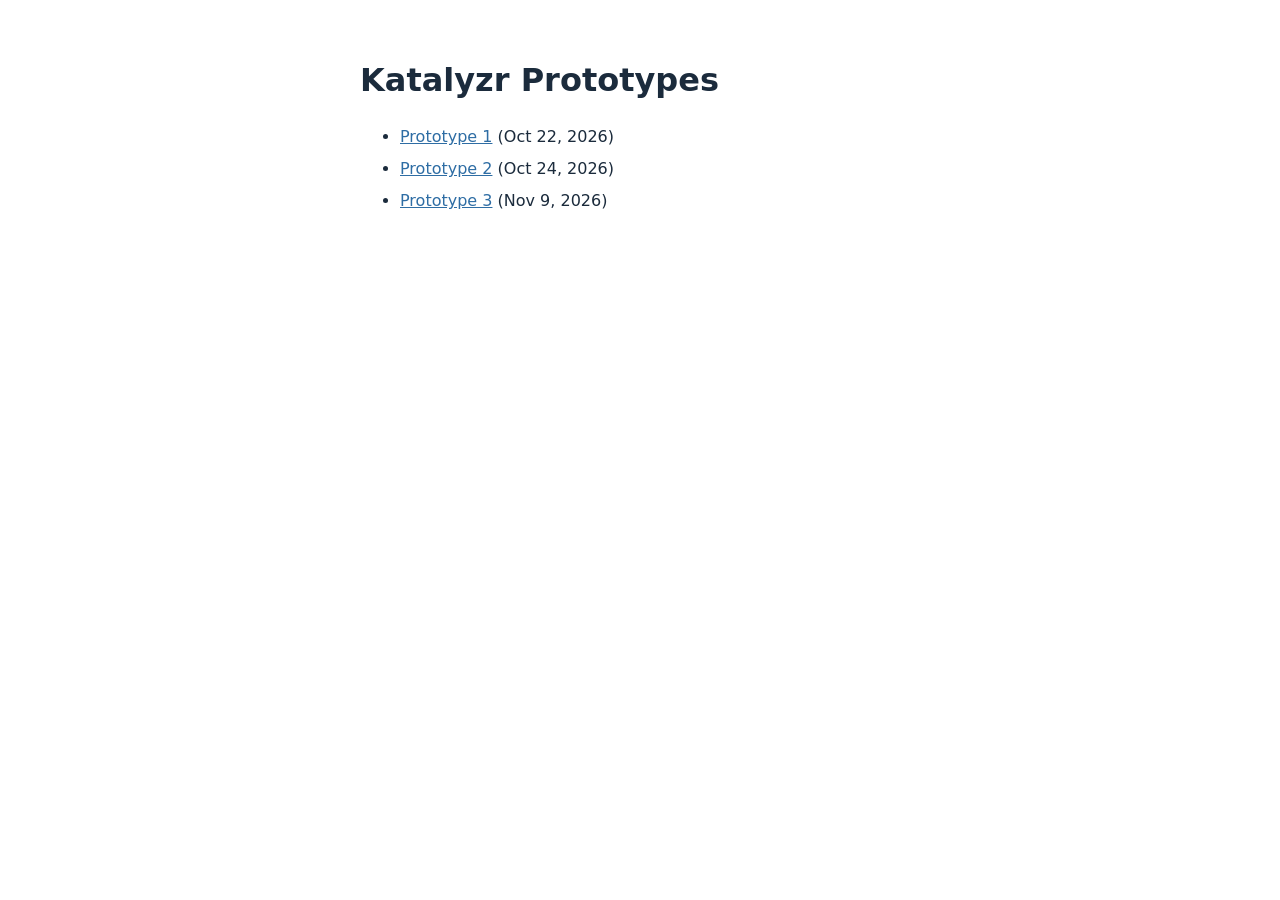
==== commit 29ecd8d3: "Add Katalyzr Prototype 3 (port of the Vercel/v0 version to plain HTML/JS) Co-Authored-By: Claude Opu" ====
--- a/katalyzr/index.html
+++ b/katalyzr/index.html
@@ -15,6 +15,7 @@
 <ul>
 <li><a href="prototype-1.html">Prototype 1</a> (Oct 22, 2026)</li>
 <li><a href="prototype-2.html">Prototype 2</a> (Oct 24, 2026)</li>
+<li><a href="prototype-3/">Prototype 3</a> (Nov 9, 2026)</li>
 </ul>
 </body>
 </html>
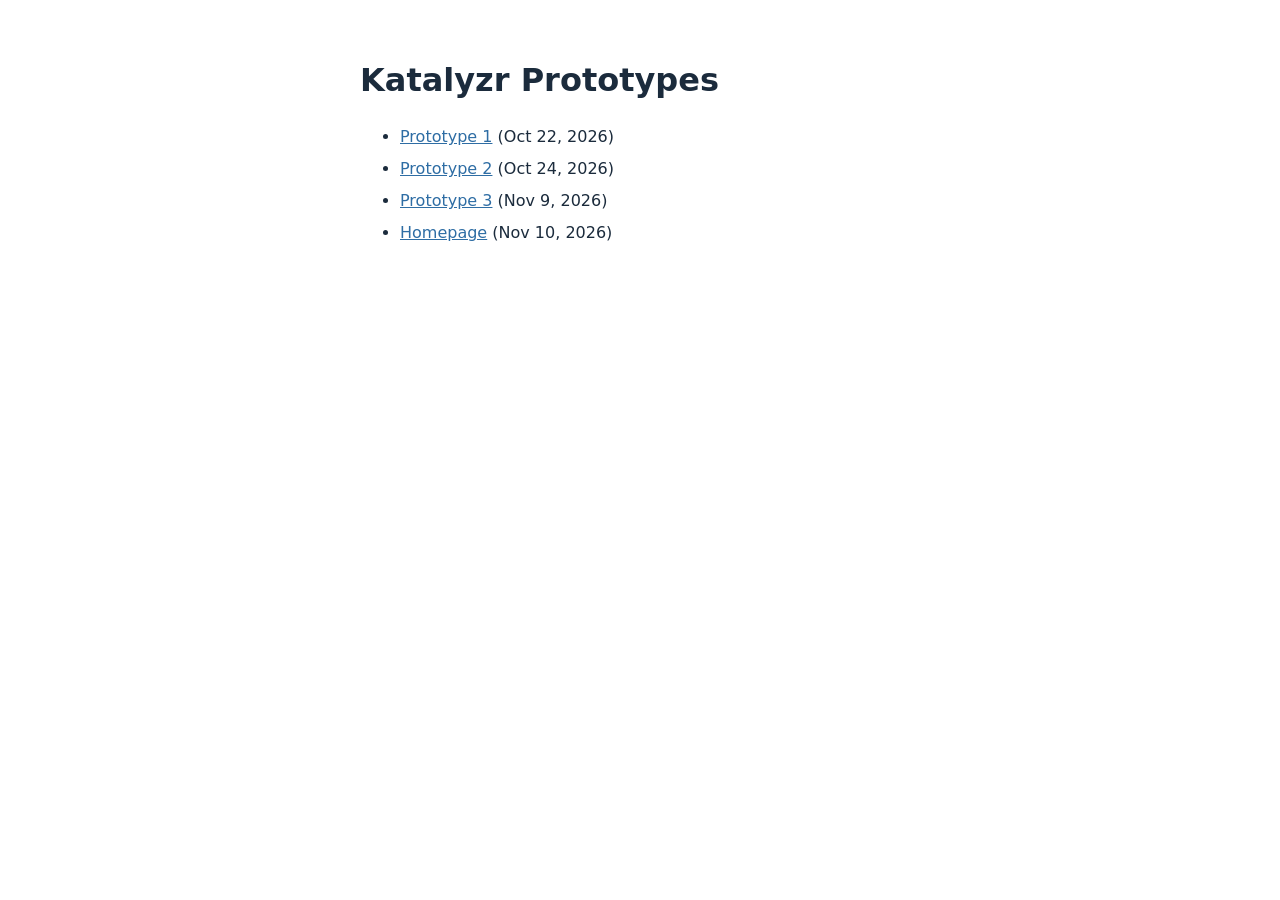
==== commit 071d7092: "Katalyzr: add homepage (Your Matches, Outgoing Applications, Your Profile, Settings, Home) Shared ba" ====
--- a/katalyzr/index.html
+++ b/katalyzr/index.html
@@ -16,6 +16,7 @@
 <li><a href="prototype-1.html">Prototype 1</a> (Oct 22, 2026)</li>
 <li><a href="prototype-2.html">Prototype 2</a> (Oct 24, 2026)</li>
 <li><a href="prototype-3/">Prototype 3</a> (Nov 9, 2026)</li>
+<li><a href="home/">Homepage</a> (Nov 10, 2026)</li>
 </ul>
 </body>
 </html>
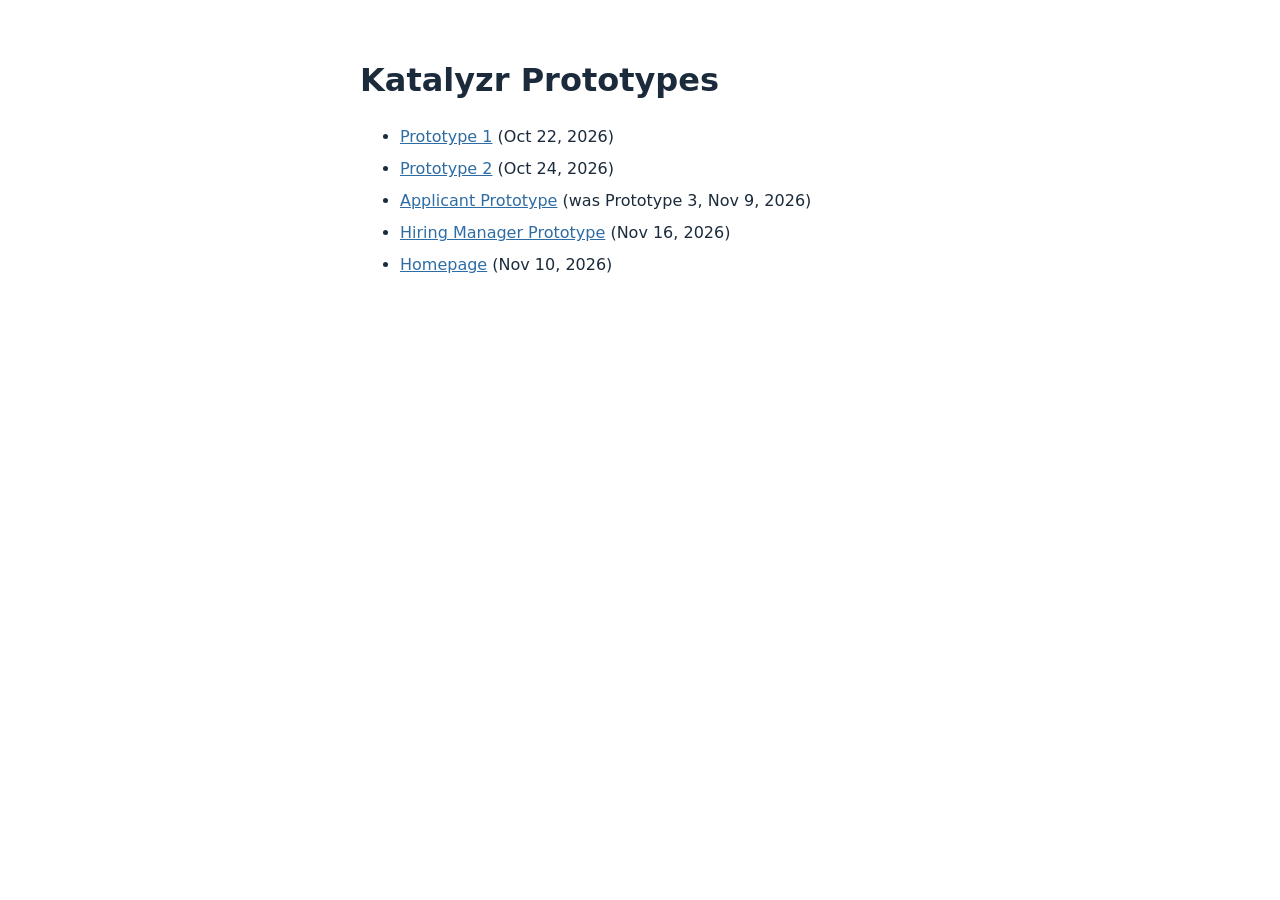
==== commit 0ca5c83d: "Katalyzr: rename Prototype 3 to Applicant Prototype; add Hiring Manager Prototype - katalyzr/prototy" ====
--- a/katalyzr/index.html
+++ b/katalyzr/index.html
@@ -15,7 +15,8 @@
 <ul>
 <li><a href="prototype-1.html">Prototype 1</a> (Oct 22, 2026)</li>
 <li><a href="prototype-2.html">Prototype 2</a> (Oct 24, 2026)</li>
-<li><a href="prototype-3/">Prototype 3</a> (Nov 9, 2026)</li>
+<li><a href="applicant/">Applicant Prototype</a> (was Prototype 3, Nov 9, 2026)</li>
+<li><a href="hiring-manager/">Hiring Manager Prototype</a> (Nov 16, 2026)</li>
 <li><a href="home/">Homepage</a> (Nov 10, 2026)</li>
 </ul>
 </body>
